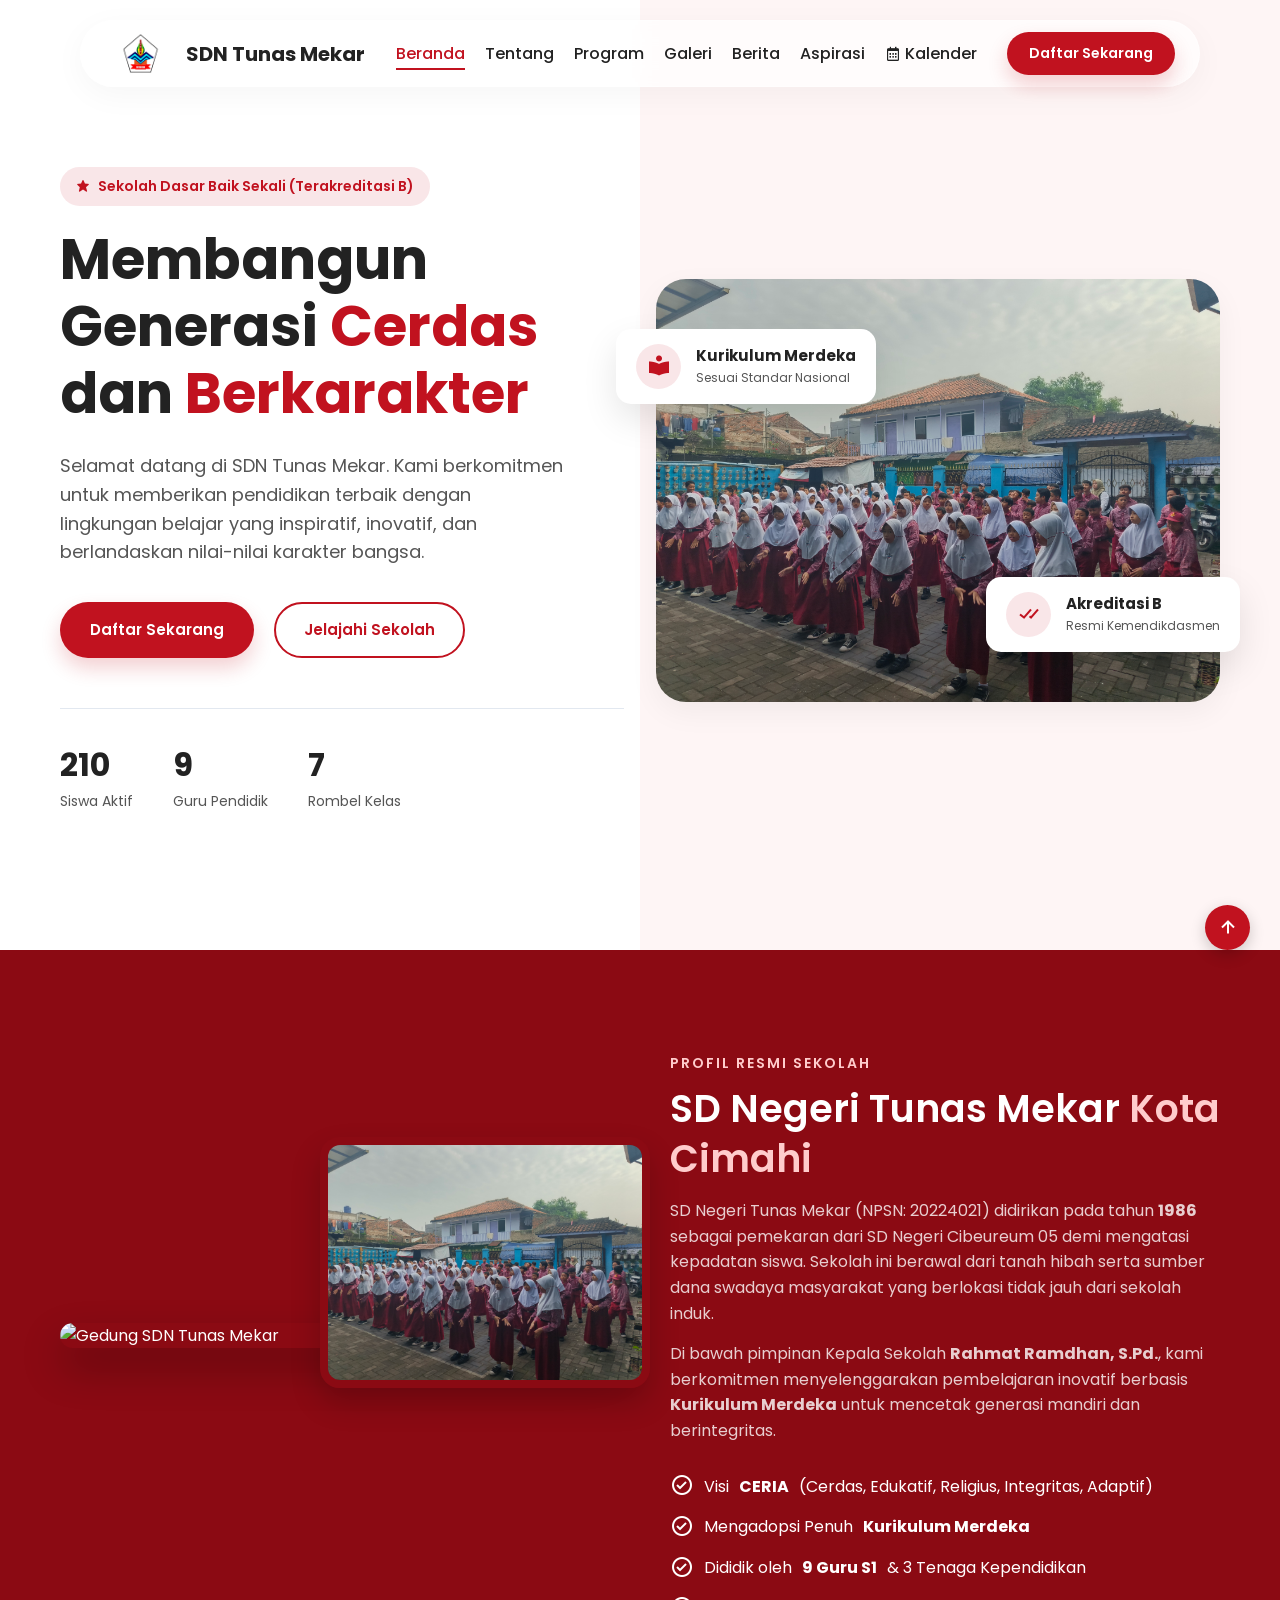
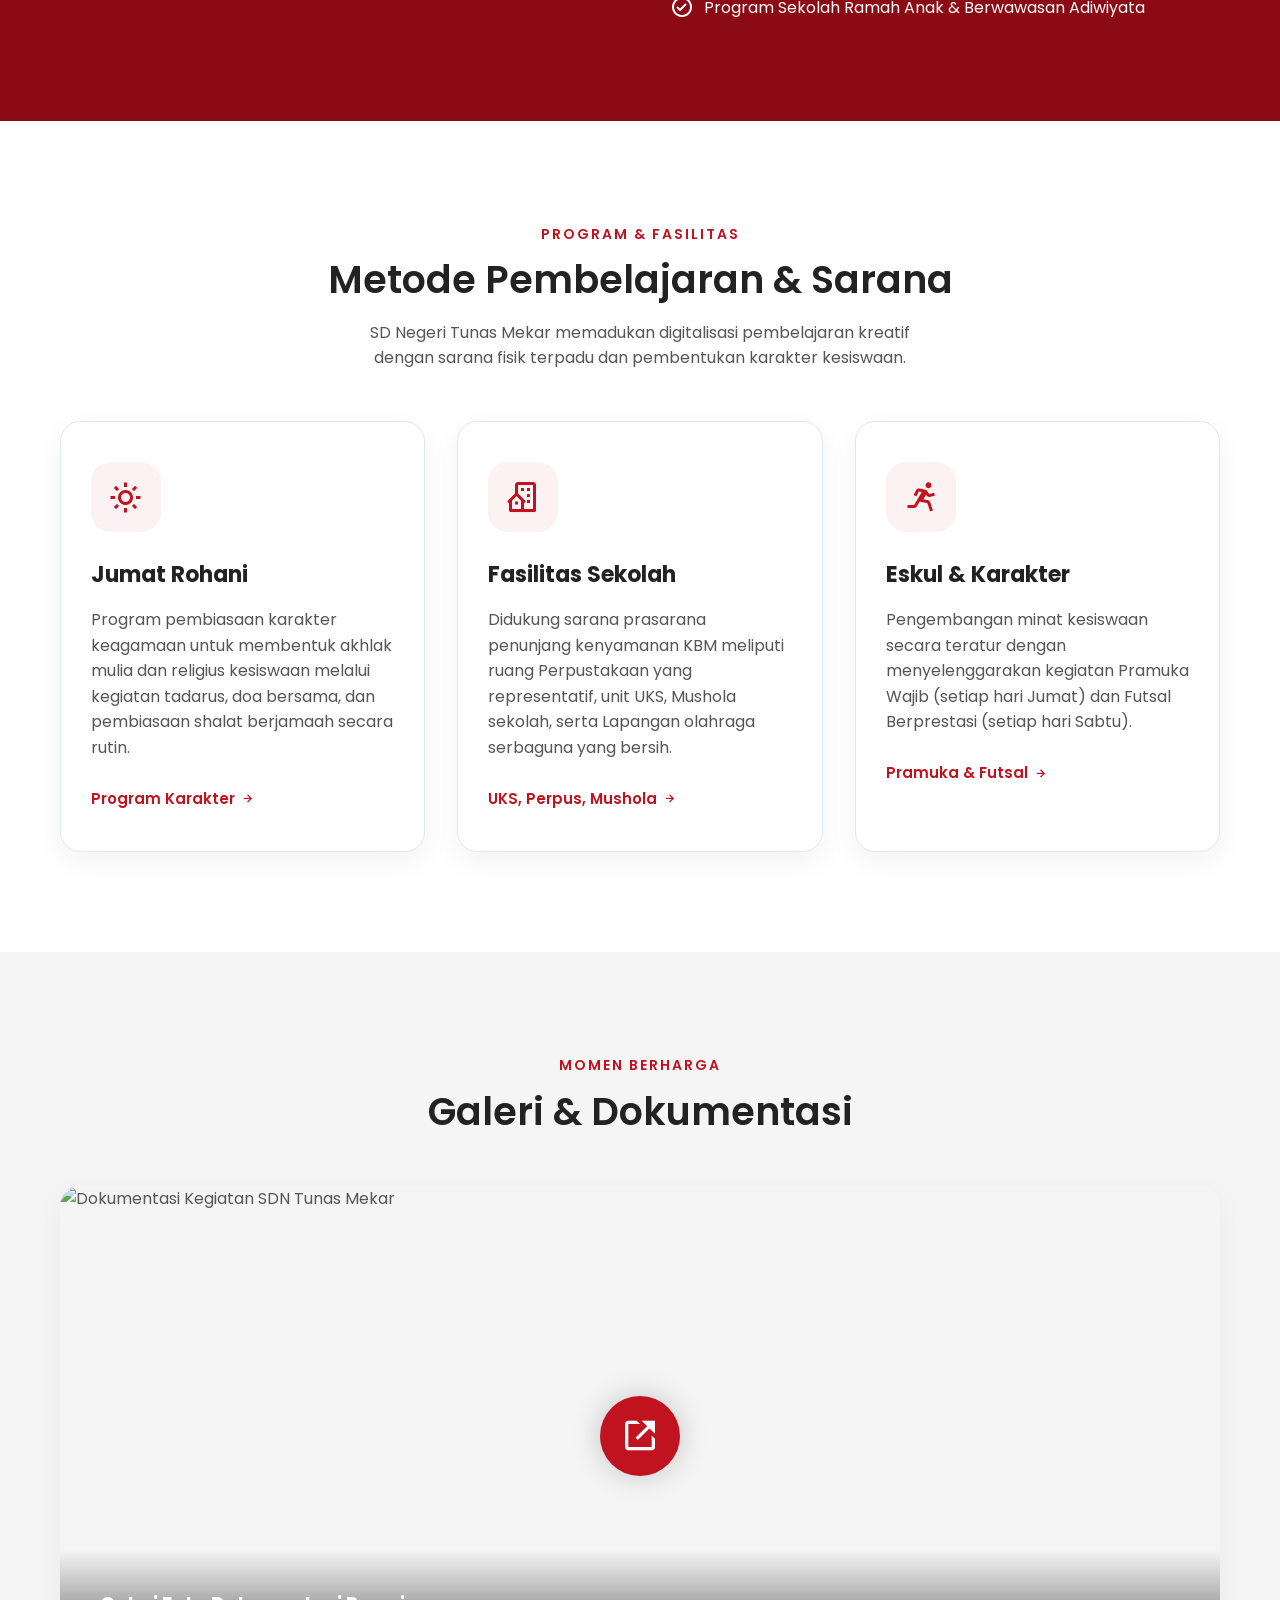
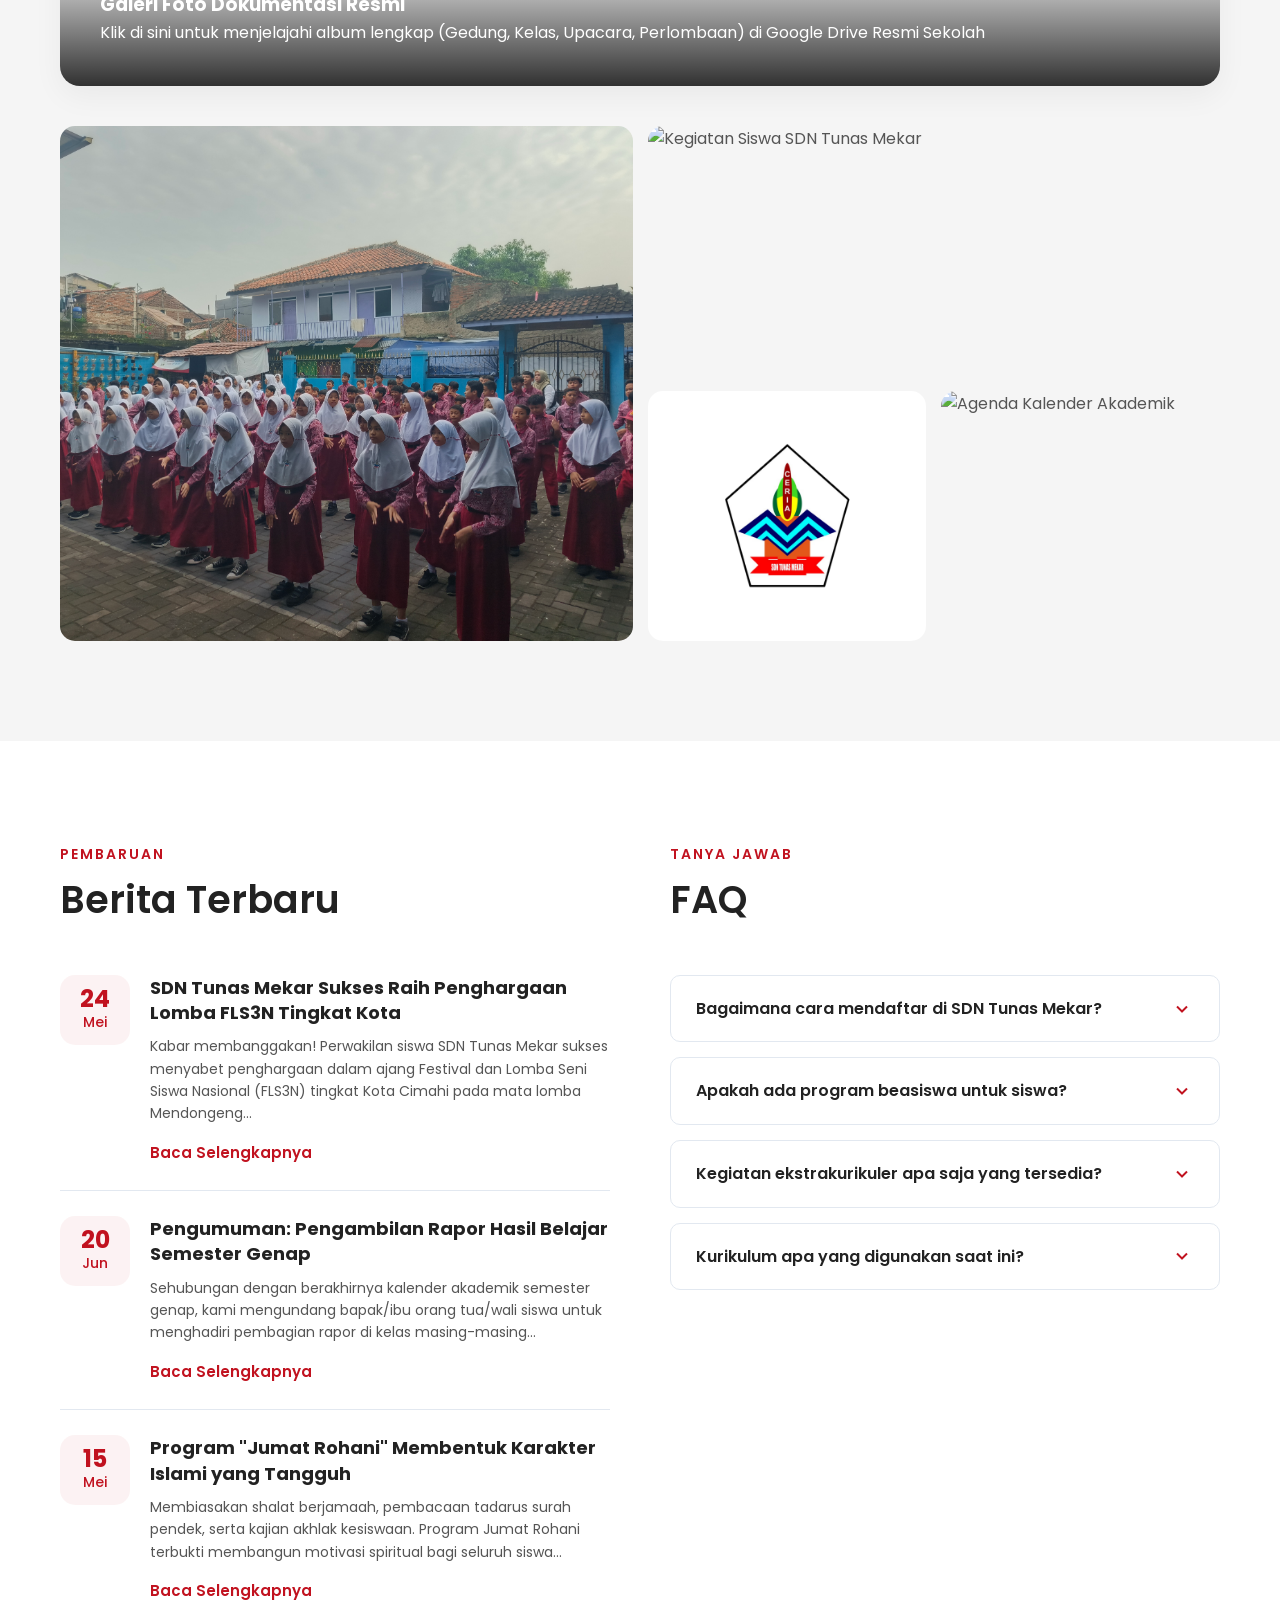
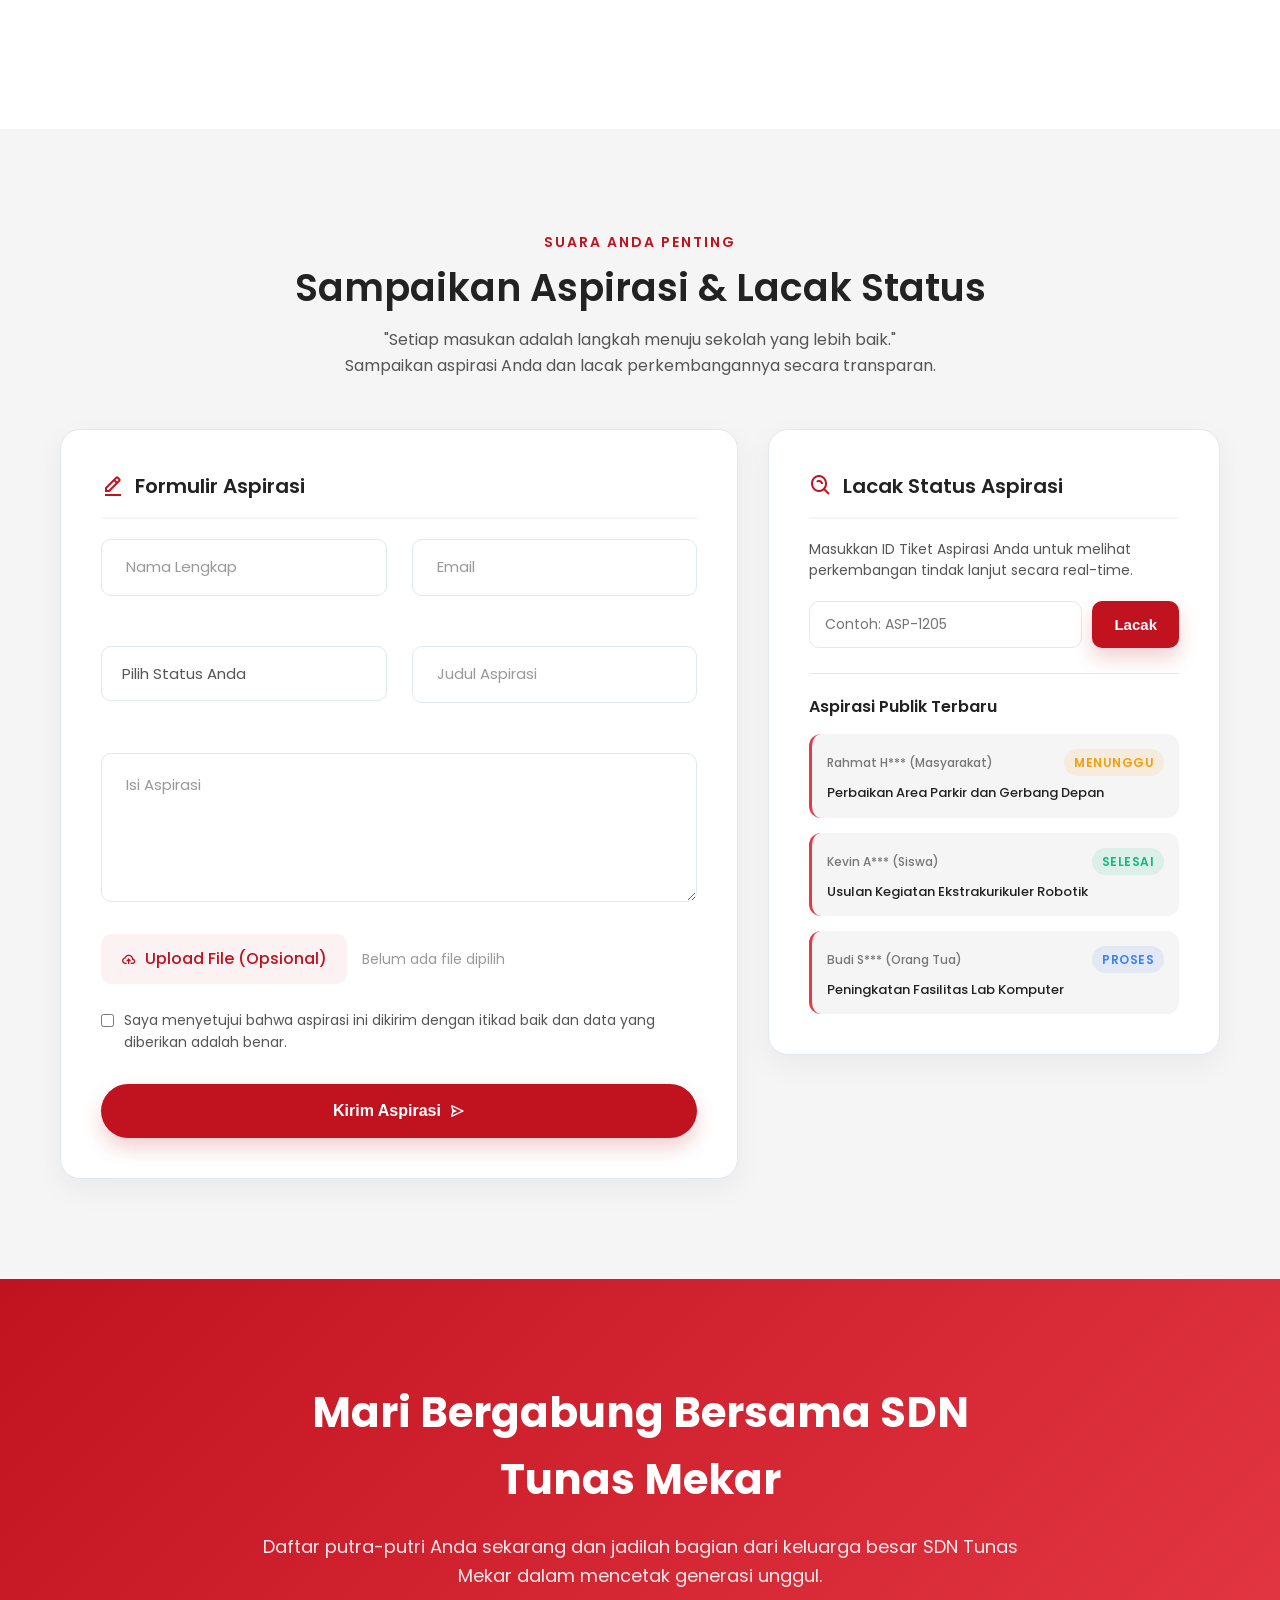
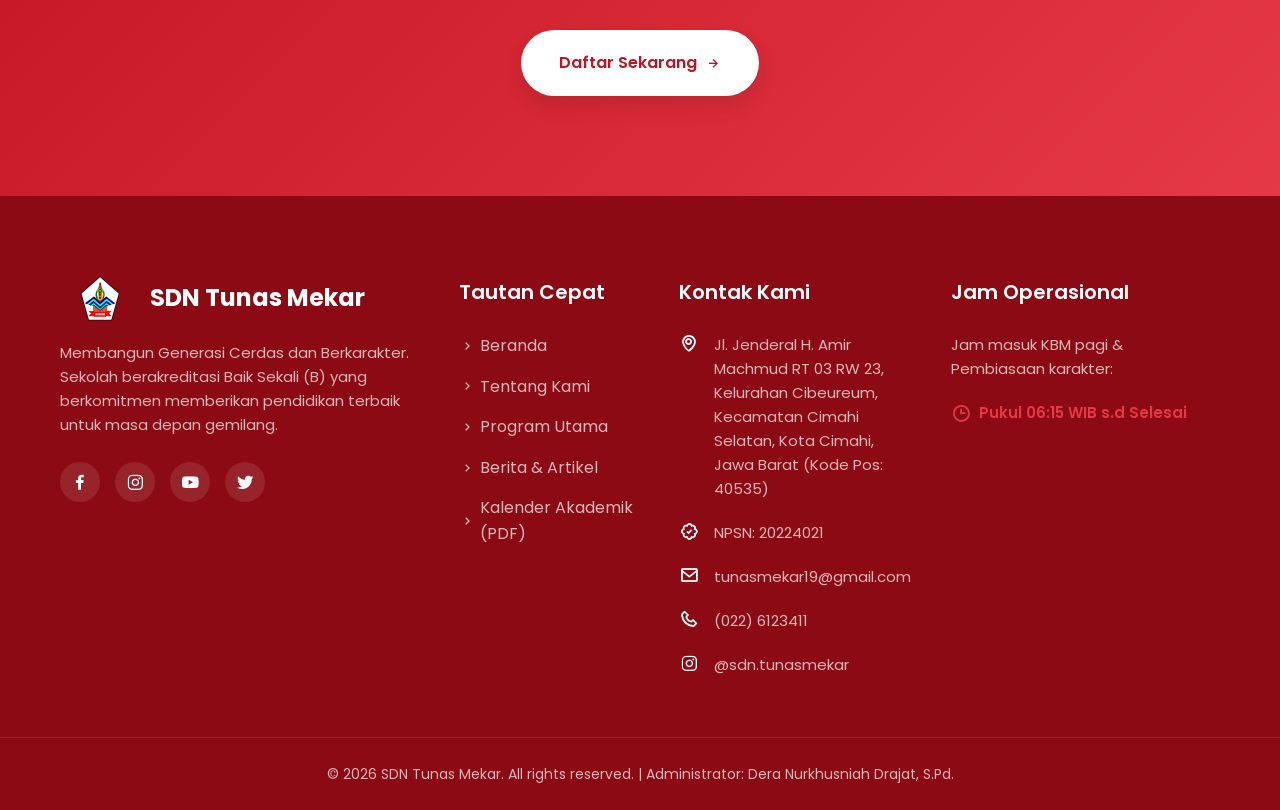
==== index.html @ 59ecfb94 "Update Bug" ====
<!DOCTYPE html>
<html lang="id">
<head>
    <meta charset="UTF-8">
    <meta name="viewport" content="width=device-width, initial-scale=1.0">
    <meta name="description" content="SDN Tunas Mekar Kota Cimahi - Membangun Generasi CERIA (Cerdas, Edukatif, Religius, Integritas, Adaptif). Sekolah Dasar Negeri Terakreditasi Baik Sekali (B) di Cimahi Selatan.">
    <title>SDN Tunas Mekar Kota Cimahi | Cerdas, Edukatif, Religius, Integritas, Adaptif</title>
    
    <!-- Google Fonts: Poppins -->
    <link rel="preconnect" href="https://fonts.googleapis.com">
    <link rel="preconnect" href="https://fonts.gstatic.com" crossorigin>
    <link href="https://fonts.googleapis.com/css2?family=Poppins:wght@300;400;500;600;700&display=swap" rel="stylesheet">
    
    <!-- Boxicons for modern icons -->
    <link href='https://unpkg.com/boxicons@2.1.4/css/boxicons.min.css' rel='stylesheet'>
    
    <link rel="stylesheet" href="style.css">
</head>
<body>

    <!-- Loading Animation -->
    <div class="loader-container" id="loader">
        <div class="loader"></div>
    </div>

    <!-- Header / Navbar -->
    <header class="header" id="header">
        <nav class="navbar container">
            <a href="#" class="logo" id="logoTrigger" title="Klik 5x untuk masuk Panel Admin">
                <img src="asset/logo.png" alt="Logo SDN Tunas Mekar">
                <span>SDN Tunas Mekar</span>
            </a>

            <div class="nav-menu" id="nav-menu">
                <ul class="nav-list">
                    <li class="nav-item"><a href="#beranda" class="nav-link active">Beranda</a></li>
                    <li class="nav-item"><a href="#tentang" class="nav-link">Tentang</a></li>
                    <li class="nav-item"><a href="#program" class="nav-link">Program</a></li>
                    <li class="nav-item"><a href="#galeri" class="nav-link">Galeri</a></li>
                    <li class="nav-item"><a href="#berita" class="nav-link">Berita</a></li>
                    <li class="nav-item"><a href="#aspirasi" class="nav-link">Aspirasi</a></li>
                    <li class="nav-item"><a href="asset/KALDIK 2025-2026 KOTA CIMAHI - Halel_22.pdf" target="_blank" class="nav-link" id="navKaldikLink"><i class='bx bx-calendar' style="vertical-align: middle; margin-right: 4px;"></i>Kalender</a></li>
                </ul>
                <!-- Close Button Mobile -->
                <div class="nav-close" id="nav-close">
                    <i class='bx bx-x'></i>
                </div>
                
                <a href="javascript:void(0)" class="btn btn-primary nav-btn-mobile btn-open-reg">Daftar Sekarang</a>
            </div>

            <div class="nav-actions">
                <a href="javascript:void(0)" class="btn btn-primary nav-btn btn-open-reg">Daftar Sekarang</a>
                <!-- Toggle Button Mobile -->
                <div class="nav-toggle" id="nav-toggle">
                    <i class='bx bx-menu'></i>
                </div>
            </div>
        </nav>
    </header>

    <main>
        <!-- Hero Section -->
        <section class="hero section" id="beranda">
            <div class="hero-container container grid">
                <div class="hero-data reveal-left">
                    <div class="hero-badge">
                        <i class='bx bxs-star'></i>
                        Sekolah Dasar Baik Sekali (Terakreditasi B)
                    </div>
                    <h1 class="hero-title">Membangun Generasi <span>Cerdas</span> dan <span>Berkarakter</span></h1>
                    <p class="hero-description">
                        Selamat datang di SDN Tunas Mekar. Kami berkomitmen untuk memberikan pendidikan terbaik dengan lingkungan belajar yang inspiratif, inovatif, dan berlandaskan nilai-nilai karakter bangsa.
                    </p>
                    <div class="hero-buttons">
                        <a href="javascript:void(0)" class="btn btn-primary btn-open-reg">Daftar Sekarang</a>
                        <a href="#tentang" class="btn btn-outline">Jelajahi Sekolah</a>
                    </div>
                    
                    <div class="hero-stats">
                        <div class="stat-item">
                            <h3 class="stat-number"><span class="counter" data-target="210">0</span></h3>
                            <p class="stat-text">Siswa Aktif</p>
                        </div>
                        <div class="stat-item">
                            <h3 class="stat-number"><span class="counter" data-target="9">0</span></h3>
                            <p class="stat-text">Guru Pendidik</p>
                        </div>
                        <div class="stat-item">
                            <h3 class="stat-number"><span class="counter" data-target="7">0</span></h3>
                            <p class="stat-text">Rombel Kelas</p>
                        </div>
                    </div>
                </div>

                <div class="hero-img-container reveal-right">
                    <img src="asset/IMG_20260429_070021_246 - Halel_22.jpg" alt="Siswa SDN Tunas Mekar" class="hero-img">
                    <div class="floating-card card-1">
                        <div class="icon-box"><i class='bx bxs-book-reader'></i></div>
                        <div>
                            <h4>Kurikulum Merdeka</h4>
                            <p>Sesuai Standar Nasional</p>
                        </div>
                    </div>
                    <div class="floating-card card-2">
                        <div class="icon-box"><i class='bx bx-check-double'></i></div>
                        <div>
                            <h4>Akreditasi B</h4>
                            <p>Resmi Kemendikdasmen</p>
                        </div>
                    </div>
                </div>
            </div>
            <!-- Decorative Shape -->
            <div class="hero-shape"></div>
        </section>

        <!-- Tentang Section -->
        <section class="tentang section" id="tentang">
            <div class="tentang-container container grid">
                <div class="tentang-images reveal-left">
                    <img src="asset/IMG_20260417_090926_786 - Halel_22.jpg" alt="Gedung SDN Tunas Mekar" class="img-main">
                    <img src="asset/IMG_20260429_070021_246 - Halel_22.jpg" alt="Siswa SDN Tunas Mekar" class="img-sub">
                </div>
                
                <div class="tentang-data reveal-right">
                    <span class="section-subtitle" style="color: #ffcccc;">Profil Resmi Sekolah</span>
                    <h2 class="section-title text-white">SD Negeri Tunas Mekar <span>Kota Cimahi</span></h2>
                    <p class="tentang-description">
                        SD Negeri Tunas Mekar (NPSN: 20224021) didirikan pada tahun <strong>1986</strong> sebagai pemekaran dari SD Negeri Cibeureum 05 demi mengatasi kepadatan siswa. Sekolah ini berawal dari tanah hibah serta sumber dana swadaya masyarakat yang berlokasi tidak jauh dari sekolah induk.
                    </p>
                    <p class="tentang-description" style="margin-top: -15px;">
                        Di bawah pimpinan Kepala Sekolah <strong>Rahmat Ramdhan, S.Pd.</strong>, kami berkomitmen menyelenggarakan pembelajaran inovatif berbasis <strong>Kurikulum Merdeka</strong> untuk mencetak generasi mandiri dan berintegritas.
                    </p>
                    <ul class="tentang-list">
                        <li><i class='bx bx-check-circle'></i> Visi <strong>CERIA</strong> (Cerdas, Edukatif, Religius, Integritas, Adaptif)</li>
                        <li><i class='bx bx-check-circle'></i> Mengadopsi Penuh <strong>Kurikulum Merdeka</strong></li>
                        <li><i class='bx bx-check-circle'></i> Dididik oleh 9 Guru S1 & 3 Tenaga Kependidikan</li>
                        <li><i class='bx bx-check-circle'></i> Program Sekolah Ramah Anak & Berwawasan Adiwiyata</li>
                    </ul>
                </div>
            </div>
        </section>

        <!-- Keunggulan Section (Program) -->
        <section class="keunggulan section" id="program">
            <div class="container">
                <div class="section-header text-center reveal-bottom">
                    <span class="section-subtitle">Program & Fasilitas</span>
                    <h2 class="section-title">Metode Pembelajaran & Sarana</h2>
                    <p class="section-text">SD Negeri Tunas Mekar memadukan digitalisasi pembelajaran kreatif dengan sarana fisik terpadu dan pembentukan karakter kesiswaan.</p>
                </div>

                <div class="keunggulan-grid grid">
                    <div class="keunggulan-card reveal-bottom" style="transition-delay: 0.1s;">
                        <div class="keunggulan-icon"><i class='bx bx-sun'></i></div>
                        <h3 class="keunggulan-title">Jumat Rohani</h3>
                        <p class="keunggulan-desc">Program pembiasaan karakter keagamaan untuk membentuk akhlak mulia dan religius kesiswaan melalui kegiatan tadarus, doa bersama, dan pembiasaan shalat berjamaah secara rutin.</p>
                        <a href="javascript:void(0)" class="btn-link">Program Karakter <i class='bx bx-right-arrow-alt'></i></a>
                    </div>

                    <div class="keunggulan-card reveal-bottom" style="transition-delay: 0.2s;">
                        <div class="keunggulan-icon"><i class='bx bx-building-house'></i></div>
                        <h3 class="keunggulan-title">Fasilitas Sekolah</h3>
                        <p class="keunggulan-desc">Didukung sarana prasarana penunjang kenyamanan KBM meliputi ruang Perpustakaan yang representatif, unit UKS, Mushola sekolah, serta Lapangan olahraga serbaguna yang bersih.</p>
                        <a href="javascript:void(0)" class="btn-link">UKS, Perpus, Mushola <i class='bx bx-right-arrow-alt'></i></a>
                    </div>

                    <div class="keunggulan-card reveal-bottom" style="transition-delay: 0.3s;">
                        <div class="keunggulan-icon"><i class='bx bx-run'></i></div>
                        <h3 class="keunggulan-title">Eskul & Karakter</h3>
                        <p class="keunggulan-desc">Pengembangan minat kesiswaan secara teratur dengan menyelenggarakan kegiatan Pramuka Wajib (setiap hari Jumat) dan Futsal Berprestasi (setiap hari Sabtu).</p>
                        <a href="javascript:void(0)" class="btn-link">Pramuka & Futsal <i class='bx bx-right-arrow-alt'></i></a>
                    </div>
                </div>
            </div>
        </section>

        <!-- Video & Galeri Section -->
        <section class="galeri section bg-light" id="galeri">
            <div class="container">
                <div class="section-header text-center reveal-bottom">
                    <span class="section-subtitle">Momen Berharga</span>
                    <h2 class="section-title">Galeri & Dokumentasi</h2>
                </div>

                <!-- Google Drive Gallery Link Banner -->
                <div class="video-container reveal-bottom" onclick="window.open('https://drive.google.com/open?id=17wRuboqO1r1jkbooBAuZSLOnFchyvenp', '_blank')">
                    <img src="asset/IMG_20260417_090926_786 - Halel_22.jpg" alt="Dokumentasi Kegiatan SDN Tunas Mekar" class="video-thumbnail" style="object-position: center 30%;">
                    <div class="play-btn" style="background-color: var(--primary-color); color: var(--white-color);">
                        <i class='bx bx-link-external'></i>
                    </div>
                    <div class="video-overlay">
                        <h3>Galeri Foto Dokumentasi Resmi</h3>
                        <p>Klik di sini untuk menjelajahi album lengkap (Gedung, Kelas, Upacara, Perlombaan) di Google Drive Resmi Sekolah</p>
                    </div>
                </div>

                <!-- Masonry Gallery -->
                <div class="gallery-masonry grid mt-4">
                    <div class="gallery-item reveal-bottom" style="transition-delay: 0.1s;" onclick="window.open('https://drive.google.com/open?id=1xfjUqGbVhzs9jzP3pWGzMKfCg_FioZct', '_blank')">
                        <img src="asset/IMG_20260429_070021_246 - Halel_22.jpg" alt="Momen Galeri SDN Tunas Mekar">
                        <div class="gallery-overlay"><i class='bx bx-link-external'></i></div>
                    </div>
                    <div class="gallery-item reveal-bottom" style="transition-delay: 0.2s;" onclick="window.open('https://drive.google.com/open?id=17wRuboqO1r1jkbooBAuZSLOnFchyvenp', '_blank')">
                        <img src="asset/IMG_20260417_090926_786 - Halel_22.jpg" alt="Kegiatan Siswa SDN Tunas Mekar">
                        <div class="gallery-overlay"><i class='bx bx-link-external'></i></div>
                    </div>
                    <div class="gallery-item reveal-bottom" style="transition-delay: 0.3s;" onclick="window.open('https://drive.google.com/open?id=1ZKKJ2YoiIe5Ty9BzygpMERj9dN-FRDPE', '_blank')">
                        <img src="asset/logo.png" alt="Logo SDN Tunas Mekar" style="object-fit: contain; background: #fff; padding: 10px;">
                        <div class="gallery-overlay"><i class='bx bx-link-external'></i></div>
                    </div>
                    <div class="gallery-item reveal-bottom" style="transition-delay: 0.4s;" id="galleryKaldikLink">
                        <img src="https://images.unsplash.com/photo-1506784983877-45594efa4cbe?ixlib=rb-4.0.3&auto=format&fit=crop&w=600&q=80" alt="Agenda Kalender Akademik">
                        <div class="gallery-overlay"><i class='bx bx-link-external'></i></div>
                    </div>
                </div>
            </div>
        </section>

        <!-- Berita & FAQ Section -->
        <section class="informasi section" id="berita">
            <div class="container grid info-grid">
                
                <!-- Berita -->
                <div class="berita-section reveal-left">
                    <div class="section-header">
                        <span class="section-subtitle">Pembaruan</span>
                        <h2 class="section-title">Berita Terbaru</h2>
                    </div>
                    
                    <div class="berita-list">
                        <div class="berita-item">
                            <div class="berita-date">
                                <span class="date-day">24</span>
                                <span class="date-month">Mei</span>
                            </div>
                            <div class="berita-content">
                                <h4 class="berita-title">SDN Tunas Mekar Sukses Raih Penghargaan Lomba FLS3N Tingkat Kota</h4>
                                <p class="berita-excerpt">Kabar membanggakan! Perwakilan siswa SDN Tunas Mekar sukses menyabet penghargaan dalam ajang Festival dan Lomba Seni Siswa Nasional (FLS3N) tingkat Kota Cimahi pada mata lomba Mendongeng...</p>
                                <a href="javascript:void(0)" class="btn-link">Baca Selengkapnya</a>
                            </div>
                        </div>
                        
                        <div class="berita-item">
                            <div class="berita-date">
                                <span class="date-day">20</span>
                                <span class="date-month">Jun</span>
                            </div>
                            <div class="berita-content">
                                <h4 class="berita-title">Pengumuman: Pengambilan Rapor Hasil Belajar Semester Genap</h4>
                                <p class="berita-excerpt">Sehubungan dengan berakhirnya kalender akademik semester genap, kami mengundang bapak/ibu orang tua/wali siswa untuk menghadiri pembagian rapor di kelas masing-masing...</p>
                                <a href="javascript:void(0)" class="btn-link">Baca Selengkapnya</a>
                            </div>
                        </div>
                        
                        <div class="berita-item">
                            <div class="berita-date">
                                <span class="date-day">15</span>
                                <span class="date-month">Mei</span>
                            </div>
                            <div class="berita-content">
                                <h4 class="berita-title">Program "Jumat Rohani" Membentuk Karakter Islami yang Tangguh</h4>
                                <p class="berita-excerpt">Membiasakan shalat berjamaah, pembacaan tadarus surah pendek, serta kajian akhlak kesiswaan. Program Jumat Rohani terbukti membangun motivasi spiritual bagi seluruh siswa...</p>
                                <a href="javascript:void(0)" class="btn-link">Baca Selengkapnya</a>
                            </div>
                        </div>
                    </div>
                </div>

                <!-- FAQ -->
                <div class="faq-section reveal-right">
                    <div class="section-header">
                        <span class="section-subtitle">Tanya Jawab</span>
                        <h2 class="section-title">FAQ</h2>
                    </div>
                    
                    <div class="faq-accordion">
                        <div class="accordion-item">
                            <div class="accordion-header">
                                <h4>Bagaimana cara mendaftar di SDN Tunas Mekar?</h4>
                                <i class='bx bx-chevron-down'></i>
                            </div>
                            <div class="accordion-content">
                                <p>Pendaftaran PPDB online dapat dilakukan dengan klik tombol <strong>Daftar Sekarang</strong> di web ini atau mendatangi kantor tata usaha sekolah kami selama hari kerja aktif.</p>
                            </div>
                        </div>
                        
                        <div class="accordion-item">
                            <div class="accordion-header">
                                <h4>Apakah ada program beasiswa untuk siswa?</h4>
                                <i class='bx bx-chevron-down'></i>
                            </div>
                            <div class="accordion-content">
                                <p>Ya, kami memfasilitasi dan menyalurkan program bantuan pemerintah berupa <strong>Beasiswa PIP (Program Indonesia Pintar)</strong> serta bantuan operasional kesiswaan daerah.</p>
                            </div>
                        </div>
                        
                        <div class="accordion-item">
                            <div class="accordion-header">
                                <h4>Kegiatan ekstrakurikuler apa saja yang tersedia?</h4>
                                <i class='bx bx-chevron-down'></i>
                            </div>
                            <div class="accordion-content">
                                <p>Kami memfokuskan pembinaan kesiswaan pada ekstrakurikuler wajib **Pramuka** (setiap hari Jumat) dan ekstrakurikuler pilihan olahraga **Futsal** (setiap hari Sabtu).</p>
                            </div>
                        </div>
                        
                        <div class="accordion-item">
                            <div class="accordion-header">
                                <h4>Kurikulum apa yang digunakan saat ini?</h4>
                                <i class='bx bx-chevron-down'></i>
                            </div>
                            <div class="accordion-content">
                                <p>SDN Tunas Mekar sepenuhnya telah mengadopsi <strong>Kurikulum Merdeka</strong> yang berfokus pada kedalaman konsep, projek karakter (P5), serta fleksibilitas pembelajaran.</p>
                            </div>
                        </div>
                    </div>
                </div>

            </div>
        </section>

        <!-- Aspirasi Section -->
        <section class="aspirasi section bg-light" id="aspirasi">
            <div class="container">
                <div class="section-header text-center reveal-bottom">
                    <span class="section-subtitle">Suara Anda Penting</span>
                    <h2 class="section-title">Sampaikan Aspirasi & Lacak Status</h2>
                    <p class="section-text">"Setiap masukan adalah langkah menuju sekolah yang lebih baik." Sampaikan aspirasi Anda dan lacak perkembangannya secara transparan.</p>
                </div>

                <div class="aspirasi-grid grid reveal-bottom">
                    <!-- Formulir Box -->
                    <div class="aspirasi-card">
                        <h3 class="aspirasi-card-title"><i class='bx bx-edit-alt'></i> Formulir Aspirasi</h3>
                        <form id="aspirasiForm" class="aspirasi-form">
                            <div class="form-grid">
                                <div class="input-group">
                                    <input type="text" id="nama" class="form-input" required placeholder=" ">
                                    <label for="nama" class="form-label">Nama Lengkap</label>
                                </div>
                                <div class="input-group">
                                    <input type="email" id="email" class="form-input" required placeholder=" ">
                                    <label for="email" class="form-label">Email</label>
                                </div>
                            </div>
                            
                            <div class="form-grid">
                                <div class="input-group">
                                    <select id="status" class="form-input" required>
                                        <option value="" disabled selected>Pilih Status Anda</option>
                                        <option value="Siswa">Siswa</option>
                                        <option value="Orang Tua">Orang Tua / Wali</option>
                                        <option value="Guru">Guru / Staff</option>
                                        <option value="Masyarakat">Masyarakat Umum</option>
                                    </select>
                                </div>
                                <div class="input-group">
                                    <input type="text" id="judul" class="form-input" required placeholder=" ">
                                    <label for="judul" class="form-label">Judul Aspirasi</label>
                                </div>
                            </div>

                            <div class="input-group">
                                <textarea id="isi" class="form-input" rows="5" required placeholder=" "></textarea>
                                <label for="isi" class="form-label">Isi Aspirasi</label>
                            </div>

                            <div class="input-group file-upload">
                                <label for="file" class="file-label">
                                    <i class='bx bx-cloud-upload'></i> Upload File (Opsional)
                                </label>
                                <input type="file" id="file" class="file-input" hidden>
                                <span class="file-name" id="fileName">Belum ada file dipilih</span>
                            </div>

                            <div class="checkbox-group">
                                <input type="checkbox" id="persetujuan" required>
                                <label for="persetujuan">Saya menyetujui bahwa aspirasi ini dikirim dengan itikad baik dan data yang diberikan adalah benar.</label>
                            </div>

                            <button type="submit" class="btn btn-primary btn-submit">
                                <span>Kirim Aspirasi</span>
                                <i class='bx bx-send'></i>
                            </button>
                        </form>
                        
                        <!-- Alert Message -->
                        <div class="alert-message" id="alertMessage">
                            <i class='bx bx-check-circle'></i>
                            <p>Terima kasih! Aspirasi Anda telah berhasil dikirim.</p>
                            <i class='bx bx-x alert-close'></i>
                        </div>
                    </div>

                    <!-- Tracker Box -->
                    <div class="aspirasi-card">
                        <h3 class="aspirasi-card-title"><i class='bx bx-search-alt'></i> Lacak Status Aspirasi</h3>
                        <p class="tracker-desc">Masukkan ID Tiket Aspirasi Anda untuk melihat perkembangan tindak lanjut secara real-time.</p>
                        
                        <div class="tracker-search-box">
                            <input type="text" id="trackerInput" class="form-input tracker-input" placeholder="Contoh: ASP-1205" required>
                            <button type="button" id="btnTrack" class="btn btn-primary btn-track">Lacak</button>
                        </div>

                        <!-- Tracker Results -->
                        <div id="trackerResult" class="tracker-result-container hidden">
                            <!-- Hasil Pencarian dari JS -->
                        </div>

                        <!-- Aspirasi Terbaru Feed -->
                        <div class="recent-aspirasi">
                            <h4 class="recent-title">Aspirasi Publik Terbaru</h4>
                            <div class="recent-list" id="recentList">
                                <!-- Generated dari JS -->
                            </div>
                        </div>
                    </div>
                </div>
            </div>
        </section>

        <!-- CTA Section -->
        <section class="cta section">
            <div class="container">
                <div class="cta-container reveal-bottom">
                    <h2 class="cta-title">Mari Bergabung Bersama SDN Tunas Mekar</h2>
                    <p class="cta-description">Daftar putra-putri Anda sekarang dan jadilah bagian dari keluarga besar SDN Tunas Mekar dalam mencetak generasi unggul.</p>
                    <a href="javascript:void(0)" class="btn btn-white btn-lg btn-open-reg">Daftar Sekarang <i class='bx bx-right-arrow-alt'></i></a>
                </div>
            </div>
        </section>
    </main>

    <!-- Footer -->
    <footer class="footer">
        <div class="container grid footer-grid">
            <div class="footer-content">
                <a href="#" class="footer-logo">
                    <img src="asset/logo.png" alt="Logo SDN Tunas Mekar">
                    <span>SDN Tunas Mekar</span>
                </a>
                <p class="footer-description">Membangun Generasi Cerdas dan Berkarakter. Sekolah berakreditasi Baik Sekali (B) yang berkomitmen memberikan pendidikan terbaik untuk masa depan gemilang.</p>
                <div class="footer-social">
                    <a href="#" class="social-link"><i class='bx bxl-facebook'></i></a>
                    <a href="#" class="social-link"><i class='bx bxl-instagram'></i></a>
                    <a href="#" class="social-link"><i class='bx bxl-youtube'></i></a>
                    <a href="#" class="social-link"><i class='bx bxl-twitter'></i></a>
                </div>
            </div>

            <div class="footer-content">
                <h3 class="footer-title">Tautan Cepat</h3>
                <ul class="footer-links">
                    <li><a href="#beranda"><i class='bx bx-chevron-right'></i> Beranda</a></li>
                    <li><a href="#tentang"><i class='bx bx-chevron-right'></i> Tentang Kami</a></li>
                    <li><a href="#program"><i class='bx bx-chevron-right'></i> Program Utama</a></li>
                    <li><a href="#berita"><i class='bx bx-chevron-right'></i> Berita & Artikel</a></li>
                    <li><a href="asset/KALDIK 2025-2026 KOTA CIMAHI - Halel_22.pdf" target="_blank" id="footerKaldikLink"><i class='bx bx-chevron-right'></i> Kalender Akademik (PDF)</a></li>
                </ul>
            </div>

            <div class="footer-content">
                <h3 class="footer-title">Kontak Kami</h3>
                <ul class="footer-contact">
                    <li><i class='bx bx-map'></i> Jl. Jenderal H. Amir Machmud RT 03 RW 23, Kelurahan Cibeureum, Kecamatan Cimahi Selatan, Kota Cimahi, Jawa Barat (Kode Pos: 40535)</li>
                    <li><i class='bx bx-badge-check'></i> NPSN: 20224021</li>
                    <li><i class='bx bx-envelope'></i> tunasmekar19@gmail.com</li>
                    <li><i class='bx bx-phone'></i> (022) 6123411</li>
                    <li><i class='bx bxl-instagram'></i> @sdn.tunasmekar</li>
                </ul>
            </div>

            <div class="footer-content">
                <h3 class="footer-title">Jam Operasional</h3>
                <p class="footer-newsletter-text">Jam masuk KBM pagi & Pembiasaan karakter:</p>
                <div style="font-size: 15px; font-weight: 600; color: var(--primary-color-soft); display: flex; align-items: center; gap: 8px; margin-top: 10px;">
                    <i class='bx bx-time' style="font-size: 20px;"></i> Pukul 06:15 WIB s.d Selesai
                </div>
            </div>
        </div>
        <div class="footer-bottom">
            <p>&copy; 2026 SDN Tunas Mekar. All rights reserved. | Administrator: Dera Nurkhusniah Drajat, S.Pd.</i></p>
        </div>
    </footer>

    <!-- Registration Modal (PPDB) -->
    <div class="modal-container" id="registrationModal">
        <div class="modal-content">
            <div class="modal-header">
                <h3 class="modal-title"><i class='bx bxs-graduation'></i> Pendaftaran Siswa Baru</h3>
                <span class="modal-close" id="closeRegistrationModal"><i class='bx bx-x'></i></span>
            </div>
            <div class="modal-body" id="modalBody">
                <form id="registrationForm" class="registration-form">
                    <p class="form-instruction">Silakan lengkapi formulir pendaftaran PPDB online SDN Tunas Mekar di bawah ini. Tim kami akan menghubungi Anda setelah data diverifikasi secara lengkap.</p>
                    
                    <!-- Requirements Accordion -->
                    <div class="registration-requirements-toggle" id="requirementsToggle">
                        <i class='bx bx-file-find' style="font-size: 18px;"></i>
                        <span>Lihat Syarat Dokumen & Ketentuan Pendaftaran</span>
                        <i class='bx bx-chevron-down toggle-arrow'></i>
                    </div>
                    
                    <div class="registration-requirements-content" id="requirementsContent">
                        <div class="requirements-grid">
                            <div class="req-category">
                                <h5><i class='bx bx-check-square'></i> Dokumen Wajib</h5>
                                <ul class="req-list">
                                    <li><i class='bx bx-check'></i> Fotokopi Kartu Keluarga (KK)</li>
                                    <li><i class='bx bx-check'></i> Fotokopi Akta Kelahiran</li>
                                    <li><i class='bx bx-check'></i> Fotokopi KTP Orang Tua/Wali</li>
                                    <li><i class='bx bx-check'></i> Pas foto siswa</li>
                                    <li><i class='bx bx-check'></i> Mengisi formulir pendaftaran</li>
                                    <li><i class='bx bx-check'></i> Nomor Induk Kependudukan (NIK) anak</li>
                                    <li><i class='bx bx-check'></i> Fotokopi KIA (Kartu Identitas Anak) <span style="font-size:10px; color:#999;">(jika ada)</span></li>
                                </ul>
                            </div>
                            
                            <div class="req-category">
                                <h5><i class='bx bx-plus-circle'></i> Dokumen Tambahan</h5>
                                <ul class="req-list">
                                    <li><i class='bx bx-check'></i> Sertifikat TK/PAUD <span style="font-size:10px; color:#999;">(opsional)</span></li>
                                    <li><i class='bx bx-check'></i> Buku imunisasi / buku kesehatan anak</li>
                                    <li><i class='bx bx-check'></i> Surat keterangan sehat <span style="font-size:10px; color:#999;">(jika diminta sekolah)</span></li>
                                    <li><i class='bx bx-check'></i> Sertifikat prestasi <span style="font-size:10px; color:#999;">(jika ada)</span></li>
                                </ul>
                            </div>
                            
                            <div class="req-category">
                                <h5><i class='bx bx-cloud-upload'></i> Untuk Pendaftaran Online</h5>
                                <ul class="req-list">
                                    <li><i class='bx bx-check'></i> Scan KK format PDF</li>
                                    <li><i class='bx bx-check'></i> Scan Akta Kelahiran format PDF</li>
                                    <li><i class='bx bx-check'></i> Pas foto digital</li>
                                    <li><i class='bx bx-check'></i> Email aktif orang tua</li>
                                    <li><i class='bx bx-check'></i> Nomor HP aktif orang tua</li>
                                </ul>
                            </div>
                            
                            <div class="req-category">
                                <h5><i class='bx bx-calendar-check'></i> Saat Daftar Ulang</h5>
                                <ul class="req-list">
                                    <li><i class='bx bx-check'></i> Bukti pendaftaran</li>
                                    <li><i class='bx bx-check'></i> Bukti pembayaran administrasi</li>
                                    <li><i class='bx bx-check'></i> Map berkas sesuai ketentuan sekolah</li>
                                </ul>
                            </div>
                        </div>
                    </div>
                    
                    <div class="form-grid">
                        <div class="input-group">
                            <input type="text" id="regNamaSiswa" class="form-input" required placeholder=" ">
                            <label for="regNamaSiswa" class="form-label">Nama Lengkap Calon Siswa</label>
                        </div>
                        <div class="input-group">
                            <input type="text" id="regNikSiswa" class="form-input" required placeholder=" " maxlength="16" pattern="[0-9]{16}" title="NIK harus berisi 16 digit angka">
                            <label for="regNikSiswa" class="form-label">NIK Calon Siswa (16 Digit)</label>
                        </div>
                    </div>
                    
                    <div class="form-grid">
                        <div class="input-group">
                            <input type="date" id="regTanggalLahir" class="form-input" required>
                            <label for="regTanggalLahir" class="date-label">Tanggal Lahir</label>
                        </div>
                        <div class="input-group">
                            <select id="regGender" class="form-input" required>
                                <option value="" disabled selected>Pilih Jenis Kelamin</option>
                                <option value="Laki-laki">Laki-laki</option>
                                <option value="Perempuan">Perempuan</option>
                            </select>
                        </div>
                    </div>
                    
                    <div class="form-grid">
                        <div class="input-group">
                            <select id="regJalur" class="form-input" required>
                                <option value="" disabled selected>Pilih Jalur Pendaftaran</option>
                                <option value="Zonasi">Zonasi</option>
                                <option value="Afirmasi">Afirmasi (Keluarga Tidak Mampu)</option>
                                <option value="Prestasi">Prestasi (Akademik/Non-Akademik)</option>
                                <option value="Perpindahan">Perpindahan Tugas Orang Tua</option>
                            </select>
                        </div>
                        <div class="input-group">
                            <input type="text" id="regNamaOrtu" class="form-input" required placeholder=" ">
                            <label for="regNamaOrtu" class="form-label">Nama Lengkap Orang Tua / Wali</label>
                        </div>
                    </div>

                    <div class="form-grid">
                        <div class="input-group">
                            <input type="email" id="regEmailOrtu" class="form-input" required placeholder=" ">
                            <label for="regEmailOrtu" class="form-label">Email Aktif Orang Tua</label>
                        </div>
                        <div class="input-group">
                            <input type="tel" id="regPhone" class="form-input" required placeholder=" ">
                            <label for="regPhone" class="form-label">No. WhatsApp / HP Aktif</label>
                        </div>
                    </div>

                    <!-- Google Drive Documents Section -->
                    <div class="form-section-title" style="margin: 20px 0 10px 0; text-align: left; font-size: 13.5px; font-weight: 700; color: var(--title-color); border-bottom: 1px solid rgba(220,38,38,0.1); padding-bottom: 5px;">
                        <i class='bx bxl-google-drive' style="color: #34a853; font-size: 16px; margin-right: 4px; vertical-align: middle;"></i> Berkas Persyaratan Pendaftaran (Otomatis Diunggah ke Google Drive Sekolah)
                    </div>

                    <div class="form-grid" style="margin-bottom: 15px;">
                        <div class="input-group" style="border:none; padding:0; margin-bottom:0;">
                            <div class="file-upload-zone" id="zoneFileFoto">
                                <i class='bx bx-cloud-upload upload-icon'></i>
                                <span class="upload-title">Pas Foto Siswa *</span>
                                <span class="upload-subtitle">Klik / seret pas foto JPG/PNG (maks. 2MB)</span>
                                <input type="file" id="regFileFoto" accept="image/*" style="display: none;">
                                <div class="file-preview-card" id="previewFileFoto" style="display: none;">
                                    <i class='bx bxs-file-image file-icon' style="color:#ef4444;"></i>
                                    <div class="file-info">
                                        <span class="file-name" id="nameFileFoto">file.jpg</span>
                                        <span class="file-size" id="sizeFileFoto">0 KB</span>
                                    </div>
                                    <button type="button" class="btn-remove-file" id="removeFileFoto"><i class='bx bx-x'></i></button>
                                </div>
                            </div>
                        </div>
                        <div class="input-group" style="border:none; padding:0; margin-bottom:0;">
                            <div class="file-upload-zone" id="zoneFileKK">
                                <i class='bx bx-cloud-upload upload-icon'></i>
                                <span class="upload-title">Scan Kartu Keluarga (KK) *</span>
                                <span class="upload-subtitle">Klik / seret scan KK PDF/Gambar (maks. 2MB)</span>
                                <input type="file" id="regFileKK" accept="application/pdf,image/*" style="display: none;">
                                <div class="file-preview-card" id="previewFileKK" style="display: none;">
                                    <i class='bx bxs-file-pdf file-icon' style="color:#2563eb;"></i>
                                    <div class="file-info">
                                        <span class="file-name" id="nameFileKK">kk.pdf</span>
                                        <span class="file-size" id="sizeFileKK">0 KB</span>
                                    </div>
                                    <button type="button" class="btn-remove-file" id="removeFileKK"><i class='bx bx-x'></i></button>
                                </div>
                            </div>
                        </div>
                    </div>

                    <div class="form-grid" style="margin-bottom: 20px;">
                        <div class="input-group" style="border:none; padding:0; margin-bottom:0;">
                            <div class="file-upload-zone" id="zoneFileAkta">
                                <i class='bx bx-cloud-upload upload-icon'></i>
                                <span class="upload-title">Scan Akta Kelahiran *</span>
                                <span class="upload-subtitle">Klik / seret scan Akta PDF/Gambar (maks. 2MB)</span>
                                <input type="file" id="regFileAkta" accept="application/pdf,image/*" style="display: none;">
                                <div class="file-preview-card" id="previewFileAkta" style="display: none;">
                                    <i class='bx bxs-file-pdf file-icon' style="color:#f59e0b;"></i>
                                    <div class="file-info">
                                        <span class="file-name" id="nameFileAkta">akta.pdf</span>
                                        <span class="file-size" id="sizeFileAkta">0 KB</span>
                                    </div>
                                    <button type="button" class="btn-remove-file" id="removeFileAkta"><i class='bx bx-x'></i></button>
                                </div>
                            </div>
                        </div>
                        <div class="input-group" style="border:none; padding:0; margin-bottom:0;">
                            <div class="file-upload-zone" id="zoneFileKIA">
                                <i class='bx bx-cloud-upload upload-icon'></i>
                                <span class="upload-title">Scan Kartu Identitas Anak (KIA)</span>
                                <span class="upload-subtitle">Klik / seret scan KIA PDF/Gambar (Opsional)</span>
                                <input type="file" id="regFileKIA" accept="application/pdf,image/*" style="display: none;">
                                <div class="file-preview-card" id="previewFileKIA" style="display: none;">
                                    <i class='bx bxs-file-image file-icon' style="color:#10b981;"></i>
                                    <div class="file-info">
                                        <span class="file-name" id="nameFileKIA">kia.jpg</span>
                                        <span class="file-size" id="sizeFileKIA">0 KB</span>
                                    </div>
                                    <button type="button" class="btn-remove-file" id="removeFileKIA"><i class='bx bx-x'></i></button>
                                </div>
                            </div>
                        </div>
                    </div>

                    <div class="checkbox-group">
                        <input type="checkbox" id="regPersetujuan" required>
                        <label for="regPersetujuan">Saya menyatakan bahwa data yang diisi adalah benar dan siap mematuhi persyaratan PPDB SDN Tunas Mekar.</label>
                    </div>

                    <button type="submit" class="btn btn-primary btn-submit">
                        <span>Kirim Pendaftaran</span>
                        <i class='bx bx-send'></i>
                    </button>
                </form>
            </div>
        </div>
    </div>

    <!-- =========================================
         ADMIN PASSWORD MODAL
         ========================================= -->
    <div class="admin-modal-overlay" id="adminPasswordModal">
        <div class="admin-pwd-card">
            <button class="admin-close-btn" id="closePwdModal">&times;</button>
            <div class="admin-pwd-icon">
                <i class='bx bx-lock-alt'></i>
            </div>
            <h3 class="admin-pwd-title">Kata Sandi Administrator</h3>
            <p class="admin-pwd-desc">Masukkan kata sandi administrator untuk mengakses panel pengeditan aspirasi, berita, dan statistik sekolah.</p>
            
            <div class="admin-form-group" style="text-align: left;">
                <input type="password" id="adminPasswordInput" class="admin-input-txt" placeholder="Masukkan kata sandi...">
            </div>
            <p class="admin-error-txt" id="adminErrorText">Kata sandi salah! Silakan coba lagi.</p>
            
            <button type="button" id="btnUnlockAdmin" class="btn btn-primary" style="width: 100%; border-radius: 8px;">Buka Dashboard</button>
        </div>
    </div>

    <!-- =========================================
         ADMIN DASHBOARD MODAL
         ========================================= -->
    <div class="admin-modal-overlay" id="adminDashboardModal">
        <div class="admin-db-container">
            <!-- Header -->
            <div class="admin-db-header">
                <h3 class="admin-db-title"><i class='bx bxs-dashboard'></i> Panel Administrator SDN Tunas Mekar</h3>
                <button class="admin-close-btn" id="closeDashboardModal" style="position: relative; top: auto; right: auto;">&times;</button>
            </div>
            
            <!-- Tabs -->
            <div class="admin-db-tabs">
                <button class="admin-tab-btn active" onclick="switchAdminTab('tab-aspirasi')"><i class='bx bx-chat'></i> Kelola Aspirasi</button>
                <button class="admin-tab-btn" onclick="switchAdminTab('tab-berita')"><i class='bx bx-news'></i> Kelola Berita</button>
                <button class="admin-tab-btn" onclick="switchAdminTab('tab-ppdb')"><i class='bx bxs-group'></i> Pendaftar PPDB</button>
                <button class="admin-tab-btn" onclick="switchAdminTab('tab-info')"><i class='bx bx-cog'></i> Statistik & Info Sekolah</button>
            </div>
            
            <!-- Body -->
            <div class="admin-db-body">
                <!-- Panel 1: Aspirasi -->
                <div class="admin-panel-content active" id="tab-aspirasi">
                    <div style="display: flex; justify-content: space-between; align-items: center; margin-bottom: 15px;">
                        <h4 style="font-size: 15px; color: var(--title-color); font-weight: 600;">Daftar Aspirasi Publik Masuk</h4>
                        <div style="display: flex; gap: 10px;">
                            <a href="https://docs.google.com/spreadsheets/d/1BbcIZm4-XEqMnvdu9Ypk6XDKF5BcUKX9c9NLye_-vVM/edit?usp=sharing" target="_blank" class="admin-btn admin-btn-sheets"><i class='bx bx-table'></i> Buka Spreadsheet</a>
                            <button class="admin-btn admin-btn-secondary" onclick="resetAspirasiDemo()"><i class='bx bx-refresh'></i> Muat Ulang Demo</button>
                        </div>
                    </div>
                    <div class="admin-table-wrapper">
                        <table class="admin-table">
                            <thead>
                                <tr>
                                    <th>ID Tiket</th>
                                    <th>Pengirim (Status)</th>
                                    <th>Judul Masukan</th>
                                    <th>Status Tindak Lanjut</th>
                                    <th>Aksi</th>
                                </tr>
                            </thead>
                            <tbody id="adminAspirasiTableBody">
                                <!-- Data diisi via JS -->
                            </tbody>
                        </table>
                    </div>
                </div>
                
                <!-- Panel 2: Berita -->
                <div class="admin-panel-content" id="tab-berita">
                    <!-- Form Tambah Berita -->
                    <div class="admin-form-box">
                        <h4 class="admin-form-title"><i class='bx bx-plus-circle'></i> Publikasikan Berita Baru</h4>
                        <form id="adminBeritaForm" class="admin-form">
                            <div class="admin-form-row-2">
                                <div class="admin-form-group">
                                    <label for="newsDay">Tanggal (Contoh: 28)</label>
                                    <input type="text" id="newsDay" class="admin-input-txt" required placeholder="05">
                                </div>
                                <div class="admin-form-group">
                                    <label for="newsMonth">Bulan (Contoh: Mei)</label>
                                    <input type="text" id="newsMonth" class="admin-input-txt" required placeholder="Mei">
                                </div>
                            </div>
                            <div class="admin-form-group">
                                <label for="newsTitle">Judul Berita</label>
                                <input type="text" id="newsTitle" class="admin-input-txt" required placeholder="Tulis judul pengumuman/kegiatan...">
                            </div>
                            <div class="admin-form-group">
                                <label for="newsExcerpt">Ringkasan Berita</label>
                                <textarea id="newsExcerpt" class="admin-input-txt" rows="3" required placeholder="Tulis isi ringkasan pengumuman untuk wali murid..."></textarea>
                            </div>
                            <div>
                                <button type="submit" class="admin-btn admin-btn-primary"><i class='bx bx-paper-plane'></i> Terbitkan Berita</button>
                            </div>
                        </form>
                    </div>
                    
                    <h4 style="font-size: 15px; color: var(--title-color); font-weight: 600; margin-bottom: 15px;">Daftar Berita Aktif</h4>
                    <div class="admin-table-wrapper">
                        <table class="admin-table">
                            <thead>
                                <tr>
                                    <th style="width: 15%;">Tanggal</th>
                                    <th>Judul Berita</th>
                                    <th>Cuplikan Ringkasan</th>
                                    <th style="width: 15%;">Aksi</th>
                                </tr>
                            </thead>
                            <tbody id="adminBeritaTableBody">
                                <!-- Data diisi via JS -->
                            </tbody>
                        </table>
                    </div>
                </div>
                
                <!-- Panel 3: PPDB -->
                <div class="admin-panel-content" id="tab-ppdb">
                    <div style="display: flex; justify-content: space-between; align-items: center; margin-bottom: 15px;">
                        <h4 style="font-size: 15px; color: var(--title-color); font-weight: 600;">Daftar Calon Siswa Baru Terdaftar</h4>
                        <div style="display: flex; gap: 10px; flex-wrap: wrap;">
                            <a href="https://docs.google.com/spreadsheets/d/1JhEypPJd17sVJ2Lp6ba3k-W-CDTh14OXS9bHfqhQJTw/edit?usp=sharing" target="_blank" class="admin-btn admin-btn-sheets"><i class='bx bx-table'></i> Buka Spreadsheet</a>
                            <button class="admin-btn admin-btn-secondary" onclick="exportPPDBData()"><i class='bx bx-copy'></i> Ekspor Teks Data</button>
                            <button class="admin-btn admin-btn-secondary" onclick="resetPPDBDemo()"><i class='bx bx-refresh'></i> Muat Ulang Demo</button>
                        </div>
                    </div>
                    <div class="admin-table-wrapper">
                        <table class="admin-table">
                            <thead>
                                <tr>
                                    <th>ID Daftar</th>
                                    <th>Nama Calon Siswa</th>
                                    <th>Wali Murid & Kontak WA</th>
                                    <th>Jalur & Gender</th>
                                    <th>Status Verifikasi</th>
                                    <th>Aksi</th>
                                </tr>
                            </thead>
                            <tbody id="adminPPDBTableBody">
                                <!-- Data diisi via JS -->
                            </tbody>
                        </table>
                    </div>
                </div>
                
                <!-- Panel 4: Statistik & Info -->
                <div class="admin-panel-content" id="tab-info">
                    <form id="adminProfileForm" class="admin-form">
                        <!-- Box Statistik -->
                        <div class="admin-form-box">
                            <h4 class="admin-form-title"><i class='bx bx-bar-chart-alt-2'></i> Pengaturan Statistik Sekolah</h4>
                            <div class="admin-form-row-2">
                                <div class="admin-form-group">
                                    <label for="dbStatSiswa">Jumlah Siswa Aktif</label>
                                    <input type="number" id="dbStatSiswa" class="admin-input-txt" required>
                                </div>
                                <div class="admin-form-group">
                                    <label for="dbStatGuru">Jumlah Guru Pendidik</label>
                                    <input type="number" id="dbStatGuru" class="admin-input-txt" required>
                                </div>
                            </div>
                            <div class="admin-form-group" style="margin-top: 10px;">
                                <label for="dbStatRombel">Jumlah Rombongan Belajar (Rombel)</label>
                                <input type="number" id="dbStatRombel" class="admin-input-txt" required>
                            </div>
                        </div>
                        
                        <!-- Box Profil Sekolah -->
                        <div class="admin-form-box">
                            <h4 class="admin-form-title"><i class='bx bx-info-circle'></i> Detail Informasi & Kontak Sekolah</h4>
                            <div class="admin-form-row-2">
                                <div class="admin-form-group">
                                    <label for="dbInfoKepsek">Nama Lengkap Kepala Sekolah</label>
                                    <input type="text" id="dbInfoKepsek" class="admin-input-txt" required>
                                </div>
                                <div class="admin-form-group">
                                    <label for="dbInfoPhone">No. Telepon Aktif</label>
                                    <input type="text" id="dbInfoPhone" class="admin-input-txt" required>
                                </div>
                            </div>
                            <div class="admin-form-row-2" style="margin-top: 10px;">
                                <div class="admin-form-group">
                                    <label for="dbInfoEmail">Email Resmi Sekolah</label>
                                    <input type="email" id="dbInfoEmail" class="admin-input-txt" required>
                                </div>
                                <div class="admin-form-group">
                                    <label for="dbInfoInstagram">Username Instagram (Contoh: @sdn.tunasmekar)</label>
                                    <input type="text" id="dbInfoInstagram" class="admin-input-txt" required>
                                </div>
                            </div>
                            <div class="admin-form-group" style="margin-top: 10px;">
                                <label for="dbInfoKaldikUrl">Tautan / File Kalender Akademik Resmi</label>
                                <input type="text" id="dbInfoKaldikUrl" class="admin-input-txt" required placeholder="Contoh: asset/KALDIK 2025-2026.pdf atau link Google Drive...">
                            </div>
                            <div class="admin-form-group" style="margin-top: 10px;">
                                <label for="dbInfoGasUrl" style="color:#10b981; font-weight:700;"><i class='bx bxl-google-drive' style="color:#34a853; font-size:14px; margin-right:2px; vertical-align:middle;"></i> URL Google Apps Script Upload (Unggah Dokumen PPDB)</label>
                                <input type="text" id="dbInfoGasUrl" class="admin-input-txt" placeholder="Tempelkan URL Web App hasil deploy Google Apps Script Anda...">
                            </div>
                        </div>
                        
                        <!-- Aksi Form -->
                        <div style="display: flex; gap: 15px; justify-content: flex-end;">
                            <button type="button" class="admin-btn admin-btn-secondary" onclick="resetFactorySettings()"><i class='bx bx-reset'></i> Reset Data Pabrik</button>
                            <button type="submit" class="admin-btn admin-btn-primary"><i class='bx bx-save'></i> Simpan Semua Perubahan</button>
                        </div>
                    </form>
                </div>
            </div>
        </div>
    </div>

    <!-- =========================================
         FULLSCREEN UPLOAD PROGRESS OVERLAY
         ========================================= -->
    <div class="upload-progress-overlay" id="uploadProgressOverlay">
        <div class="upload-progress-card">
            <div class="upload-progress-icon">
                <i class='bx bxl-google-drive'></i>
            </div>
            <h4 class="upload-progress-title">Mengunggah ke Google Drive</h4>
            <p class="upload-progress-status" id="uploadProgressStatus">Menyiapkan berkas dokumen pendaftaran...</p>
            <div class="upload-progress-bar-container">
                <div class="upload-progress-bar-active" id="uploadProgressBar"></div>
            </div>
            <p class="upload-progress-percent" id="uploadProgressPercent">0% selesai</p>
        </div>
    </div>

    <!-- =========================================
         ADMIN TOAST CONTAINER
         ========================================= -->
    <div class="admin-toast-box" id="adminToastContainer"></div>

    <!-- Back to Top -->
    <a href="#" class="back-top" id="back-top">
        <i class='bx bx-up-arrow-alt'></i>
    </a>

    <!-- JavaScript -->
    <script src="script.js?v=2"></script>
</body>
</html>
---- style.css ----
/* =========================================
   CSS VARIABEL & RESET
   ========================================= */
:root {
    --primary-color: #C1121F;
    --primary-color-soft: #E63946;
    --white-color: #FFFFFF;
    --body-color: #F5F5F5;
    --text-color: #555555;
    --title-color: #222222;
    --border-color: #E2E8F0;
    
    --font-family: 'Poppins', sans-serif;
    
    --header-height: 80px;
    --border-radius: 20px;
    --transition: .3s ease-in-out;
    --box-shadow: 0 10px 30px rgba(0, 0, 0, 0.05);
    --box-shadow-hover: 0 20px 40px rgba(193, 18, 31, 0.1);
}

* {
    margin: 0;
    padding: 0;
    box-sizing: border-box;
}

html {
    scroll-behavior: smooth;
}

body {
    font-family: var(--font-family);
    background-color: var(--white-color);
    color: var(--text-color);
    line-height: 1.6;
    overflow-x: hidden;
}

ul {
    list-style: none;
}

a {
    text-decoration: none;
    color: var(--text-color);
}

img {
    max-width: 100%;
    height: auto;
    display: block;
}

/* =========================================
   REUSABLE CSS CLASSES
   ========================================= */
.container {
    max-width: 1200px;
    margin-left: auto;
    margin-right: auto;
    padding-left: 20px;
    padding-right: 20px;
}

.grid {
    display: grid;
    gap: 2rem;
}

.section {
    padding: 100px 0;
}

.section-header {
    margin-bottom: 50px;
}

.section-title {
    font-size: 38px;
    font-weight: 600;
    color: var(--title-color);
    margin-bottom: 15px;
    line-height: 1.3;
}

.section-title span {
    color: var(--primary-color);
}

.section-subtitle {
    display: inline-block;
    color: var(--primary-color);
    font-weight: 600;
    text-transform: uppercase;
    letter-spacing: 2px;
    font-size: 14px;
    margin-bottom: 10px;
}

.section-text {
    max-width: 600px;
    margin: 0 auto;
}

.text-center {
    text-align: center;
}

.text-white {
    color: var(--white-color) !important;
}

.bg-light {
    background-color: var(--body-color);
}

/* =========================================
   BUTTONS
   ========================================= */
.btn {
    display: inline-flex;
    align-items: center;
    justify-content: center;
    gap: 8px;
    padding: 14px 28px;
    border-radius: 50px;
    font-weight: 600;
    font-size: 15px;
    cursor: pointer;
    transition: var(--transition);
    border: 2px solid transparent;
}

.btn-primary {
    background-color: var(--primary-color);
    color: var(--white-color);
    box-shadow: 0 10px 20px rgba(193, 18, 31, 0.2);
}

.btn-primary:hover {
    background-color: var(--primary-color-soft);
    transform: translateY(-3px);
    box-shadow: 0 15px 25px rgba(193, 18, 31, 0.3);
}

.btn-outline {
    background-color: transparent;
    color: var(--primary-color);
    border-color: var(--primary-color);
}

.btn-outline:hover {
    background-color: var(--primary-color);
    color: var(--white-color);
}

.btn-white {
    background-color: var(--white-color);
    color: var(--primary-color);
    box-shadow: 0 10px 20px rgba(0,0,0,0.1);
}

.btn-white:hover {
    background-color: var(--body-color);
    transform: translateY(-3px);
}

.btn-link {
    display: inline-flex;
    align-items: center;
    color: var(--primary-color);
    font-weight: 600;
    font-size: 15px;
    gap: 5px;
    transition: var(--transition);
}

.btn-link:hover {
    color: var(--primary-color-soft);
    gap: 10px;
}

.btn-lg {
    padding: 18px 36px;
    font-size: 16px;
}

/* =========================================
   HEADER & NAVBAR
   ========================================= */
.header {
    width: 92%;
    max-width: 1120px;
    position: fixed;
    top: 20px;
    left: 50%;
    transform: translateX(-50%);
    z-index: 100;
    background: rgba(255, 255, 255, 0.7);
    backdrop-filter: blur(12px);
    -webkit-backdrop-filter: blur(12px);
    border: 1px solid rgba(255, 255, 255, 0.4);
    border-radius: 100px;
    box-shadow: 0 8px 32px rgba(0, 0, 0, 0.04);
    padding: 0 24px;
    transition: all 0.4s cubic-bezier(0.16, 1, 0.3, 1);
}

.header.scroll-header {
    top: 12px;
    background: rgba(255, 255, 255, 0.88);
    backdrop-filter: blur(16px);
    -webkit-backdrop-filter: blur(16px);
    border: 1px solid rgba(255, 255, 255, 0.6);
    box-shadow: 0 10px 30px rgba(193, 18, 31, 0.06);
}

.navbar {
    height: 65px;
    display: flex;
    justify-content: space-between;
    align-items: center;
}

.header .navbar {
    width: 100%;
    max-width: 100%;
    padding: 0;
}

.logo {
    display: flex;
    align-items: center;
    gap: 10px;
    font-size: 20px;
    font-weight: 700;
    color: var(--title-color);
    transition: var(--transition);
    white-space: nowrap;
    flex-shrink: 0;
}

.logo i {
    font-size: 32px;
}

.logo img {
    height: 40px;
    width: auto;
    object-fit: contain;
    transition: var(--transition);
}

.logo:hover img {
    transform: scale(1.08);
}

.header.scroll-header .logo {
    color: var(--title-color);
}

.nav-list {
    display: flex;
    gap: 20px;
}

.nav-btn {
    padding: 8px 20px !important;
    font-size: 14px !important;
    border-radius: 30px !important;
}

.nav-link {
    font-weight: 500;
    color: var(--title-color);
    transition: var(--transition);
    position: relative;
}

.nav-link::after {
    content: '';
    position: absolute;
    width: 0;
    height: 2px;
    background-color: var(--primary-color);
    bottom: -5px;
    left: 0;
    transition: var(--transition);
}

.nav-link:hover::after,
.nav-link.active::after {
    width: 100%;
}

.nav-link:hover,
.nav-link.active {
    color: var(--primary-color);
}

.header.scroll-header .nav-link {
    color: var(--title-color);
}

.header.scroll-header .nav-link:hover,
.header.scroll-header .nav-link.active {
    color: var(--primary-color);
}

.nav-toggle,
.nav-close,
.nav-btn-mobile {
    display: none;
}

.nav-actions {
    display: flex;
    align-items: center;
    gap: 20px;
}

/* =========================================
   HERO SECTION
   ========================================= */
.hero {
    position: relative;
    padding-top: calc(var(--header-height) + 50px);
    background: linear-gradient(to right, #ffffff 50%, #fef5f5 50%);
    overflow: hidden;
}

.hero-container {
    grid-template-columns: 1fr 1fr;
    align-items: center;
    min-height: 80vh;
}

.hero-badge {
    display: inline-flex;
    align-items: center;
    gap: 8px;
    background-color: rgba(193, 18, 31, 0.1);
    color: var(--primary-color);
    padding: 8px 16px;
    border-radius: 50px;
    font-size: 14px;
    font-weight: 600;
    margin-bottom: 20px;
}

.hero-title {
    font-size: 56px;
    font-weight: 700;
    color: var(--title-color);
    line-height: 1.2;
    margin-bottom: 25px;
}

.hero-title span {
    color: var(--primary-color);
}

.hero-description {
    font-size: 18px;
    margin-bottom: 35px;
    color: var(--text-color);
    max-width: 90%;
}

.hero-buttons {
    display: flex;
    gap: 20px;
    margin-bottom: 50px;
}

.hero-stats {
    display: flex;
    gap: 40px;
    border-top: 1px solid var(--border-color);
    padding-top: 30px;
}

.stat-number {
    font-size: 32px;
    font-weight: 700;
    color: var(--title-color);
}

.stat-text {
    font-size: 14px;
    color: var(--text-color);
}

.hero-img-container {
    position: relative;
}

.hero-img {
    border-radius: 30px;
    box-shadow: var(--box-shadow);
}

.floating-card {
    position: absolute;
    background-color: var(--white-color);
    padding: 15px 20px;
    border-radius: 15px;
    display: flex;
    align-items: center;
    gap: 15px;
    box-shadow: 0 15px 35px rgba(0,0,0,0.1);
    animation: float 4s ease-in-out infinite;
}

.card-1 {
    top: 50px;
    left: -40px;
    animation-delay: 0s;
}

.card-2 {
    bottom: 50px;
    right: -20px;
    animation-delay: 2s;
}

.floating-card .icon-box {
    width: 45px;
    height: 45px;
    background-color: rgba(193, 18, 31, 0.1);
    color: var(--primary-color);
    border-radius: 50%;
    display: flex;
    justify-content: center;
    align-items: center;
    font-size: 24px;
}

.floating-card h4 {
    font-size: 15px;
    color: var(--title-color);
}

.floating-card p {
    font-size: 12px;
    color: var(--text-color);
}

@keyframes float {
    0% { transform: translateY(0px); }
    50% { transform: translateY(-15px); }
    100% { transform: translateY(0px); }
}

/* =========================================
   TENTANG SECTION
   ========================================= */
.tentang {
    background-color: #8b0a13; /* Merah gelap */
    color: var(--white-color);
    position: relative;
}

.tentang-container {
    grid-template-columns: 1fr 1fr;
    align-items: center;
    gap: 60px;
}

.tentang-images {
    position: relative;
}

.img-main {
    border-radius: 30px;
    box-shadow: 0 20px 40px rgba(0,0,0,0.3);
}

.img-sub {
    position: absolute;
    bottom: -40px;
    right: -40px;
    border-radius: 20px;
    border: 8px solid #8b0a13;
    width: 60%;
    box-shadow: 0 15px 30px rgba(0,0,0,0.2);
}

.tentang-data .section-title {
    color: var(--white-color);
}

.tentang-data .section-title span {
    color: #ffcccc;
}

.tentang-description {
    margin-bottom: 30px;
    font-size: 16px;
    color: rgba(255,255,255,0.8);
}

.tentang-list {
    display: flex;
    flex-direction: column;
    gap: 15px;
}

.tentang-list li {
    display: flex;
    align-items: center;
    gap: 10px;
    font-size: 16px;
}

.tentang-list i {
    font-size: 24px;
    color: var(--white-color);
}

/* =========================================
   KEUNGGULAN SECTION
   ========================================= */
.keunggulan-grid {
    grid-template-columns: repeat(3, 1fr);
    margin-top: 40px;
}

.keunggulan-card {
    background-color: var(--white-color);
    padding: 40px 30px;
    border-radius: var(--border-radius);
    box-shadow: var(--box-shadow);
    transition: var(--transition);
    border: 1px solid var(--border-color);
}

.keunggulan-card:hover {
    transform: translateY(-10px);
    box-shadow: var(--box-shadow-hover);
    border-color: transparent;
}

.keunggulan-icon {
    width: 70px;
    height: 70px;
    background-color: rgba(193, 18, 31, 0.05);
    color: var(--primary-color);
    border-radius: 20px;
    display: flex;
    justify-content: center;
    align-items: center;
    font-size: 36px;
    margin-bottom: 25px;
    transition: var(--transition);
}

.keunggulan-card:hover .keunggulan-icon {
    background-color: var(--primary-color);
    color: var(--white-color);
}

.keunggulan-title {
    font-size: 22px;
    color: var(--title-color);
    margin-bottom: 15px;
}

.keunggulan-desc {
    margin-bottom: 25px;
}

/* =========================================
   GALERI & VIDEO SECTION
   ========================================= */
.video-container {
    position: relative;
    border-radius: var(--border-radius);
    overflow: hidden;
    margin-top: 40px;
    box-shadow: var(--box-shadow);
    cursor: pointer;
}

.video-thumbnail {
    width: 100%;
    height: 500px;
    object-fit: cover;
    transition: transform 0.5s;
}

.video-container:hover .video-thumbnail {
    transform: scale(1.05);
}

.play-btn {
    position: absolute;
    top: 50%;
    left: 50%;
    transform: translate(-50%, -50%);
    width: 80px;
    height: 80px;
    background-color: var(--white-color);
    color: var(--primary-color);
    border-radius: 50%;
    display: flex;
    justify-content: center;
    align-items: center;
    font-size: 40px;
    box-shadow: 0 0 30px rgba(0,0,0,0.2);
    z-index: 10;
    transition: var(--transition);
}

.video-container:hover .play-btn {
    background-color: var(--primary-color);
    color: var(--white-color);
    transform: translate(-50%, -50%) scale(1.1);
}

.video-overlay {
    position: absolute;
    bottom: 0;
    left: 0;
    width: 100%;
    padding: 40px;
    background: linear-gradient(to top, rgba(0,0,0,0.8), transparent);
    color: var(--white-color);
}

.gallery-masonry {
    grid-template-columns: repeat(4, 1fr);
    grid-auto-rows: 250px;
    gap: 15px;
}

.gallery-item {
    position: relative;
    border-radius: 15px;
    overflow: hidden;
    cursor: pointer;
}

.gallery-item:nth-child(1) { grid-column: span 2; grid-row: span 2; }
.gallery-item:nth-child(2) { grid-column: span 2; grid-row: span 1; }
.gallery-item:nth-child(3) { grid-column: span 1; grid-row: span 1; }
.gallery-item:nth-child(4) { grid-column: span 1; grid-row: span 1; }

.gallery-item img {
    width: 100%;
    height: 100%;
    object-fit: cover;
    transition: transform 0.5s ease;
}

.gallery-overlay {
    position: absolute;
    top: 0;
    left: 0;
    width: 100%;
    height: 100%;
    background-color: rgba(193, 18, 31, 0.6);
    display: flex;
    justify-content: center;
    align-items: center;
    opacity: 0;
    transition: var(--transition);
}

.gallery-overlay i {
    font-size: 40px;
    color: var(--white-color);
    transform: translateY(20px);
    transition: var(--transition);
}

.gallery-item:hover img {
    transform: scale(1.1);
}

.gallery-item:hover .gallery-overlay {
    opacity: 1;
}

.gallery-item:hover .gallery-overlay i {
    transform: translateY(0);
}

.mt-4 {
    margin-top: 40px;
}

/* =========================================
   INFORMASI (BERITA & FAQ) SECTION
   ========================================= */
.info-grid {
    grid-template-columns: 1fr 1fr;
    gap: 60px;
}

.berita-list {
    display: flex;
    flex-direction: column;
    gap: 25px;
}

.berita-item {
    display: flex;
    gap: 20px;
    padding-bottom: 25px;
    border-bottom: 1px solid var(--border-color);
}

.berita-item:last-child {
    border-bottom: none;
}

.berita-date {
    display: flex;
    flex-direction: column;
    align-items: center;
    justify-content: center;
    width: 70px;
    height: 70px;
    background-color: rgba(193, 18, 31, 0.05);
    border-radius: 15px;
    color: var(--primary-color);
    flex-shrink: 0;
}

.date-day {
    font-size: 24px;
    font-weight: 700;
    line-height: 1;
}

.date-month {
    font-size: 14px;
    font-weight: 500;
}

.berita-title {
    font-size: 18px;
    color: var(--title-color);
    margin-bottom: 10px;
    line-height: 1.4;
    transition: var(--transition);
}

.berita-title:hover {
    color: var(--primary-color);
}

.berita-excerpt {
    font-size: 14px;
    margin-bottom: 15px;
}

/* FAQ Accordion */
.faq-accordion {
    display: flex;
    flex-direction: column;
    gap: 15px;
}

.accordion-item {
    background-color: var(--white-color);
    border: 1px solid var(--border-color);
    border-radius: 10px;
    overflow: hidden;
    transition: var(--transition);
}

.accordion-header {
    padding: 20px 25px;
    display: flex;
    justify-content: space-between;
    align-items: center;
    cursor: pointer;
}

.accordion-header h4 {
    font-size: 16px;
    color: var(--title-color);
    font-weight: 600;
}

.accordion-header i {
    font-size: 24px;
    color: var(--primary-color);
    transition: var(--transition);
}

.accordion-content {
    padding: 0 25px;
    max-height: 0;
    overflow: hidden;
    transition: all 0.3s ease-in-out;
}

.accordion-content p {
    padding-bottom: 20px;
}

.accordion-item.active {
    border-color: var(--primary-color);
    box-shadow: 0 10px 20px rgba(193, 18, 31, 0.05);
}

.accordion-item.active .accordion-header i {
    transform: rotate(180deg);
}

/* =========================================
   ASPIRASI FORM
   ========================================= */
.aspirasi-form-container {
    background-color: var(--white-color);
    padding: 50px;
    border-radius: var(--border-radius);
    box-shadow: var(--box-shadow);
    max-width: 800px;
    margin: 40px auto 0;
    position: relative;
}

.form-grid {
    display: grid;
    grid-template-columns: 1fr 1fr;
    gap: 25px;
    margin-bottom: 25px;
}

.input-group {
    position: relative;
    margin-bottom: 25px;
}

.form-input {
    width: 100%;
    padding: 16px 20px;
    border: 1px solid var(--border-color);
    border-radius: 10px;
    font-family: var(--font-family);
    font-size: 15px;
    color: var(--text-color);
    background-color: transparent;
    outline: none;
    transition: var(--transition);
}

.form-input:focus {
    border-color: var(--primary-color);
    box-shadow: 0 0 0 4px rgba(193, 18, 31, 0.1);
}

/* Floating Label */
.form-label {
    position: absolute;
    left: 20px;
    top: 50%;
    transform: translateY(-50%);
    color: #999;
    font-size: 15px;
    transition: 0.2s ease all;
    pointer-events: none;
    background-color: var(--white-color);
    padding: 0 5px;
}

textarea.form-input {
    resize: vertical;
}

textarea ~ .form-label {
    top: 20px;
    transform: none;
}

.form-input:focus ~ .form-label,
.form-input:not(:placeholder-shown) ~ .form-label {
    top: 0;
    transform: translateY(-50%);
    font-size: 13px;
    color: var(--primary-color);
    font-weight: 500;
}

select.form-input {
    cursor: pointer;
    appearance: none;
}

/* File Upload */
.file-upload {
    display: flex;
    align-items: center;
    gap: 15px;
}

.file-label {
    background-color: rgba(193, 18, 31, 0.05);
    color: var(--primary-color);
    padding: 12px 20px;
    border-radius: 10px;
    cursor: pointer;
    display: flex;
    align-items: center;
    gap: 8px;
    font-weight: 500;
    transition: var(--transition);
}

.file-label:hover {
    background-color: var(--primary-color);
    color: var(--white-color);
}

.file-name {
    font-size: 14px;
    color: #999;
}

/* Checkbox */
.checkbox-group {
    display: flex;
    align-items: flex-start;
    gap: 10px;
    margin-bottom: 30px;
}

.checkbox-group input {
    margin-top: 5px;
    accent-color: var(--primary-color);
}

.checkbox-group label {
    font-size: 14px;
    color: var(--text-color);
}

.btn-submit {
    width: 100%;
    padding: 16px;
    font-size: 16px;
}

/* Alert Message */
.alert-message {
    position: absolute;
    top: -20px;
    left: 50%;
    transform: translateX(-50%);
    background-color: #4BB543;
    color: white;
    padding: 15px 25px;
    border-radius: 10px;
    display: flex;
    align-items: center;
    gap: 10px;
    box-shadow: 0 10px 20px rgba(75, 181, 67, 0.3);
    opacity: 0;
    visibility: hidden;
    transition: var(--transition);
    width: max-content;
    max-width: 90%;
}

.alert-message.show {
    top: 20px;
    opacity: 1;
    visibility: visible;
}

.alert-message i.bx-check-circle {
    font-size: 24px;
}

.alert-close {
    margin-left: 20px;
    cursor: pointer;
    font-size: 20px;
}

/* =========================================
   CTA SECTION
   ========================================= */
.cta {
    background: linear-gradient(135deg, var(--primary-color), var(--primary-color-soft));
    color: var(--white-color);
    text-align: center;
}

.cta-container {
    max-width: 800px;
    margin: 0 auto;
}

.cta-title {
    font-size: 42px;
    font-weight: 700;
    margin-bottom: 20px;
}

.cta-description {
    font-size: 18px;
    margin-bottom: 40px;
    opacity: 0.9;
}

/* =========================================
   FOOTER
   ========================================= */
.footer {
    background-color: #8b0a13;
    color: var(--white-color);
    padding-top: 80px;
}

.footer-grid {
    grid-template-columns: 2fr 1fr 1fr 1.5fr;
    gap: 40px;
    margin-bottom: 60px;
}

.footer-logo {
    display: flex;
    align-items: center;
    gap: 10px;
    font-size: 24px;
    font-weight: 700;
    color: var(--white-color);
    margin-bottom: 20px;
}

.footer-logo i {
    font-size: 32px;
}

.footer-logo img {
    height: 45px;
    width: auto;
    object-fit: contain;
    transition: var(--transition);
}

.footer-logo:hover img {
    transform: scale(1.08);
}

.footer-description {
    font-size: 15px;
    color: rgba(255,255,255,0.7);
    margin-bottom: 25px;
}

.footer-social {
    display: flex;
    gap: 15px;
}

.social-link {
    width: 40px;
    height: 40px;
    background-color: rgba(255,255,255,0.1);
    color: var(--white-color);
    border-radius: 50%;
    display: flex;
    justify-content: center;
    align-items: center;
    font-size: 20px;
    transition: var(--transition);
}

.social-link:hover {
    background-color: var(--white-color);
    color: var(--primary-color);
    transform: translateY(-3px);
}

.footer-title {
    font-size: 20px;
    margin-bottom: 25px;
    font-weight: 600;
}

.footer-links {
    display: flex;
    flex-direction: column;
    gap: 15px;
}

.footer-links a {
    color: rgba(255,255,255,0.7);
    transition: var(--transition);
    display: flex;
    align-items: center;
    gap: 5px;
}

.footer-links a:hover {
    color: var(--white-color);
    transform: translateX(5px);
}

.footer-contact {
    display: flex;
    flex-direction: column;
    gap: 20px;
}

.footer-contact li {
    display: flex;
    gap: 15px;
    color: rgba(255,255,255,0.7);
    font-size: 15px;
}

.footer-contact i {
    font-size: 20px;
    color: var(--white-color);
}

.footer-newsletter-text {
    color: rgba(255,255,255,0.7);
    font-size: 15px;
    margin-bottom: 20px;
}

.footer-form {
    display: flex;
    gap: 10px;
}

.footer-input {
    width: 100%;
    padding: 12px 15px;
    border-radius: 8px;
    border: none;
    outline: none;
    font-family: var(--font-family);
}

.btn-newsletter {
    padding: 12px 20px;
    border-radius: 8px;
}

.footer-bottom {
    text-align: center;
    padding: 25px 0;
    border-top: 1px solid rgba(255,255,255,0.1);
    font-size: 14px;
    color: rgba(255,255,255,0.7);
}

/* =========================================
   SCROLL UP / BACK TO TOP
   ========================================= */
.back-top {
    position: fixed;
    right: 30px;
    bottom: -50px;
    background-color: var(--primary-color);
    color: var(--white-color);
    width: 45px;
    height: 45px;
    border-radius: 50%;
    display: flex;
    justify-content: center;
    align-items: center;
    font-size: 24px;
    z-index: 99;
    transition: 0.4s;
    box-shadow: 0 5px 15px rgba(0,0,0,0.2);
}

.back-top:hover {
    background-color: var(--primary-color-soft);
    transform: translateY(-5px);
}

.back-top.show-scroll {
    bottom: 30px;
}

/* =========================================
   LOADER
   ========================================= */
.loader-container {
    position: fixed;
    top: 0;
    left: 0;
    width: 100%;
    height: 100%;
    background-color: var(--white-color);
    z-index: 9999;
    display: flex;
    justify-content: center;
    align-items: center;
    transition: opacity 0.5s ease;
}

.loader-container.fade-out {
    opacity: 0;
    pointer-events: none;
}

.loader {
    width: 50px;
    height: 50px;
    border: 5px solid rgba(193, 18, 31, 0.2);
    border-top-color: var(--primary-color);
    border-radius: 50%;
    animation: spin 1s linear infinite;
}

@keyframes spin {
    to { transform: rotate(360deg); }
}

/* =========================================
   SCROLL REVEAL CLASSES
   ========================================= */
.reveal-left, .reveal-right, .reveal-bottom {
    opacity: 0;
    visibility: hidden;
    transition: all 0.8s ease;
}

.reveal-left {
    transform: translateX(-50px);
}

.reveal-right {
    transform: translateX(50px);
}

.reveal-bottom {
    transform: translateY(50px);
}

.active.reveal-left, .active.reveal-right, .active.reveal-bottom {
    opacity: 1;
    visibility: visible;
    transform: translate(0);
}

/* =========================================
   MEDIA QUERIES (RESPONSIVE)
   ========================================= */
@media screen and (max-width: 1024px) {
    .nav-list {
        gap: 12px;
    }
    
    .logo {
        font-size: 17px;
    }
    
    .logo img {
        height: 34px;
    }
    
    .nav-btn {
        padding: 6px 16px !important;
        font-size: 13px !important;
    }

    .hero-container, .tentang-container {
        gap: 30px;
    }
    
    .hero-title {
        font-size: 42px;
    }
    
    .keunggulan-grid {
        gap: 20px;
    }
    
    .gallery-masonry {
        grid-template-columns: repeat(3, 1fr);
    }
    
    .gallery-item:nth-child(1) { grid-column: span 2; }
    .gallery-item:nth-child(2) { grid-column: span 1; }
    .gallery-item:nth-child(3) { grid-column: span 1; }
    .gallery-item:nth-child(4) { grid-column: span 2; }
    
    .footer-grid {
        grid-template-columns: 1fr 1fr;
    }
}

@media screen and (max-width: 768px) {
    .section {
        padding: 80px 0;
    }
    
    /* Navbar Mobile */
    .nav-menu {
        position: fixed;
        top: 0;
        right: -100%;
        width: 80%;
        height: 100vh;
        background-color: var(--white-color);
        box-shadow: -5px 0 20px rgba(0,0,0,0.1);
        padding: 80px 40px;
        transition: right 0.4s ease;
        z-index: 1000;
    }
    
    .nav-menu.show-menu {
        right: 0;
    }
    
    .nav-list {
        flex-direction: column;
        gap: 25px;
    }
    
    .nav-link {
        font-size: 18px;
    }
    
    .nav-toggle, .nav-close {
        display: block;
        font-size: 28px;
        cursor: pointer;
        color: var(--title-color);
    }
    
    .nav-close {
        position: absolute;
        top: 20px;
        right: 20px;
    }
    
    .nav-btn {
        display: none;
    }
    
    .nav-btn-mobile {
        display: inline-flex;
        margin-top: 40px;
        width: 100%;
    }
    
    /* Sections Layout */
    .hero {
        background: var(--white-color);
    }
    
    .hero-container {
        grid-template-columns: 1fr;
        text-align: center;
    }
    
    .hero-data {
        order: 2;
    }
    
    .hero-img-container {
        order: 1;
        margin-bottom: 40px;
    }
    
    .hero-buttons {
        justify-content: center;
    }
    
    .hero-stats {
        justify-content: center;
    }
    
    .floating-card {
        display: none;
    }
    
    .tentang-container {
        grid-template-columns: 1fr;
    }
    
    .tentang-images {
        margin-bottom: 40px;
    }
    
    .img-sub {
        width: 50%;
    }
    
    .keunggulan-grid {
        grid-template-columns: 1fr;
    }
    
    .gallery-masonry {
        grid-template-columns: repeat(2, 1fr);
    }
    
    .info-grid {
        grid-template-columns: 1fr;
    }
    
    .form-grid {
        grid-template-columns: 1fr;
    }
    
    .aspirasi-form-container {
        padding: 30px 20px;
    }
    
    .cta-title {
        font-size: 32px;
    }
}

@media screen and (max-width: 480px) {
    .hero-title {
        font-size: 32px;
    }
    
    .hero-stats {
        flex-direction: column;
        gap: 20px;
        align-items: center;
    }
    
    .hero-buttons {
        flex-direction: column;
    }
    
    .gallery-masonry {
        grid-template-columns: 1fr;
    }
    
    .gallery-item:nth-child(n) {
        grid-column: span 1;
    }
    
    .footer-grid {
        grid-template-columns: 1fr;
    }
    
    .footer-form {
        flex-direction: column;
    }
}

/* =========================================
   REGISTRATION MODAL
   ========================================= */
.modal-container {
    position: fixed;
    top: 0;
    left: 0;
    width: 100%;
    height: 100%;
    background-color: rgba(0, 0, 0, 0.6);
    backdrop-filter: blur(8px);
    z-index: 1000;
    display: flex;
    justify-content: center;
    align-items: center;
    opacity: 0;
    visibility: hidden;
    transition: all 0.4s ease;
}

.modal-container.show {
    opacity: 1;
    visibility: visible;
}

.modal-content {
    background-color: var(--white-color);
    width: 90%;
    max-width: 700px;
    border-radius: var(--border-radius);
    box-shadow: 0 25px 50px rgba(0, 0, 0, 0.15);
    overflow: hidden;
    transform: scale(0.8);
    transition: all 0.4s cubic-bezier(0.165, 0.84, 0.44, 1);
}

.modal-container.show .modal-content {
    transform: scale(1);
}

.modal-header {
    background: linear-gradient(135deg, var(--primary-color), var(--primary-color-soft));
    color: var(--white-color);
    padding: 25px 30px;
    display: flex;
    justify-content: space-between;
    align-items: center;
}

.modal-title {
    font-size: 22px;
    font-weight: 600;
    display: flex;
    align-items: center;
    gap: 10px;
}

.modal-close {
    font-size: 28px;
    cursor: pointer;
    transition: var(--transition);
}

.modal-close:hover {
    transform: rotate(90deg);
}

.modal-body {
    padding: 40px;
    max-height: 80vh;
    overflow-y: auto;
}

.modal-body::-webkit-scrollbar {
    width: 6px;
}

.modal-body::-webkit-scrollbar-track {
    background: transparent;
}

.modal-body::-webkit-scrollbar-thumb {
    background-color: rgba(0, 0, 0, 0.15);
    border-radius: 10px;
}

.form-instruction {
    font-size: 14px;
    margin-bottom: 30px;
    color: var(--text-color);
    border-left: 4px solid var(--primary-color);
    padding-left: 15px;
    line-height: 1.5;
}

.date-label {
    position: absolute;
    left: 20px;
    top: 0;
    transform: translateY(-50%);
    color: var(--primary-color);
    font-size: 13px;
    font-weight: 500;
    background-color: var(--white-color);
    padding: 0 5px;
    pointer-events: none;
}

/* Success State in Modal */
.modal-success-state {
    text-align: center;
    padding: 40px 20px;
    animation: scaleIn 0.5s ease-in-out;
}

.modal-success-icon {
    font-size: 80px;
    color: #4BB543;
    margin-bottom: 20px;
}

.modal-success-title {
    font-size: 24px;
    color: var(--title-color);
    margin-bottom: 15px;
    font-weight: 600;
}

.modal-success-desc {
    font-size: 16px;
    color: var(--text-color);
    margin-bottom: 30px;
    line-height: 1.6;
}

@keyframes scaleIn {
    0% { transform: scale(0); }
    100% { transform: scale(1); }
}

@media screen and (max-width: 576px) {
    .modal-body {
        padding: 25px 20px;
    }
    
    .modal-header {
        padding: 20px;
    }
    
    .modal-title {
        font-size: 18px;
    }
}

/* =========================================
   ASPIRASI TRACKER SYSTEM
   ========================================= */
.aspirasi-card {
    background-color: var(--white-color);
    padding: 40px;
    border-radius: var(--border-radius);
    box-shadow: var(--box-shadow);
    border: 1px solid var(--border-color);
    position: relative;
    transition: var(--transition);
}

.aspirasi-grid {
    grid-template-columns: 1.2fr 0.8fr;
    gap: 30px;
    align-items: start;
    margin-top: 40px;
}

.aspirasi-card-title {
    font-size: 20px;
    font-weight: 600;
    color: var(--title-color);
    margin-bottom: 20px;
    display: flex;
    align-items: center;
    gap: 10px;
    border-bottom: 2px solid var(--body-color);
    padding-bottom: 15px;
}

.aspirasi-card-title i {
    color: var(--primary-color);
    font-size: 24px;
}

.tracker-desc {
    font-size: 14px;
    color: var(--text-color);
    margin-bottom: 20px;
    line-height: 1.5;
}

.tracker-search-box {
    display: flex;
    gap: 10px;
    margin-bottom: 25px;
}

.tracker-input {
    padding: 12px 15px;
    font-size: 14px;
}

.btn-track {
    padding: 12px 20px;
    border-radius: 10px;
    flex-shrink: 0;
}

/* Badges */
.status-badge {
    display: inline-flex;
    align-items: center;
    padding: 4px 10px;
    border-radius: 50px;
    font-size: 12px;
    font-weight: 600;
    text-transform: uppercase;
    letter-spacing: 0.5px;
}

.status-waiting {
    background-color: rgba(245, 158, 11, 0.1);
    color: rgb(245, 158, 11);
}

.status-process {
    background-color: rgba(59, 130, 246, 0.1);
    color: rgb(59, 130, 246);
}

.status-completed {
    background-color: rgba(16, 185, 129, 0.1);
    color: rgb(16, 185, 129);
}

/* Recent lists */
.recent-title {
    font-size: 16px;
    font-weight: 600;
    color: var(--title-color);
    margin: 25px 0 15px;
    border-top: 1px solid var(--border-color);
    padding-top: 20px;
}

.recent-list {
    display: flex;
    flex-direction: column;
    gap: 15px;
}

.recent-item {
    padding: 15px;
    background-color: var(--body-color);
    border-radius: 12px;
    border-left: 3px solid var(--primary-color-soft);
    transition: var(--transition);
}

.recent-item:hover {
    transform: translateY(-2px);
    box-shadow: 0 5px 15px rgba(0,0,0,0.03);
}

.recent-header {
    display: flex;
    justify-content: space-between;
    align-items: center;
    margin-bottom: 8px;
}

.recent-meta {
    font-size: 12px;
    color: #777;
    font-weight: 500;
}

.recent-text {
    font-size: 13px;
    color: var(--title-color);
    font-weight: 500;
    line-height: 1.4;
}

/* Tracker Results Container */
.tracker-result-container {
    background-color: var(--body-color);
    border-radius: 15px;
    padding: 20px;
    margin-bottom: 25px;
    border-left: 4px solid var(--primary-color);
    animation: fadeIn 0.4s ease;
}

.result-header {
    display: flex;
    justify-content: space-between;
    align-items: start;
    margin-bottom: 12px;
}

.result-id {
    font-weight: 700;
    color: var(--title-color);
    font-size: 15px;
}

.result-title-text {
    font-size: 14px;
    font-weight: 600;
    color: var(--title-color);
    margin-bottom: 15px;
    font-style: italic;
    line-height: 1.4;
}

/* Stepper Timeline */
.timeline {
    position: relative;
    padding-left: 20px;
    margin-top: 15px;
}

.timeline::before {
    content: '';
    position: absolute;
    top: 5px;
    left: 4px;
    width: 2px;
    height: 75%;
    background-color: var(--border-color);
}

.timeline-step {
    position: relative;
    padding-bottom: 15px;
}

.timeline-step:last-child {
    padding-bottom: 0;
}

.timeline-step::before {
    content: '';
    position: absolute;
    top: 5px;
    left: -20px;
    width: 10px;
    height: 10px;
    border-radius: 50%;
    background-color: var(--border-color);
    border: 2px solid var(--white-color);
    z-index: 2;
    transition: var(--transition);
}

.timeline-step.active::before {
    background-color: var(--primary-color);
    box-shadow: 0 0 0 3px rgba(193, 18, 31, 0.2);
}

.timeline-step.completed::before {
    background-color: #4BB543;
}

.step-title {
    font-size: 12px;
    font-weight: 600;
    color: var(--title-color);
}

.step-desc {
    font-size: 11px;
    color: #777;
    margin-top: 2px;
    line-height: 1.3;
}

.hidden {
    display: none !important;
}

@keyframes fadeIn {
    from { opacity: 0; transform: translateY(10px); }
    to { opacity: 1; transform: translateY(0); }
}

@media screen and (max-width: 992px) {
    .aspirasi-grid {
        grid-template-columns: 1fr;
    }
}

@media screen and (max-width: 576px) {
    .aspirasi-card {
        padding: 25px 20px;
    }
}

/* =========================================
   FASILITAS PANEL ADMIN & TOAST NOTIFICATION
   ========================================= */
.admin-modal-overlay {
    position: fixed;
    top: 0;
    left: 0;
    width: 100vw;
    height: 100vh;
    background: rgba(15, 23, 42, 0.6);
    backdrop-filter: blur(12px);
    -webkit-backdrop-filter: blur(12px);
    z-index: 2000;
    display: flex;
    align-items: center;
    justify-content: center;
    opacity: 0;
    pointer-events: none;
    transition: all 0.4s cubic-bezier(0.16, 1, 0.3, 1);
}

.admin-modal-overlay.show {
    opacity: 1;
    pointer-events: auto;
}

/* Modal Password */
.admin-pwd-card {
    background: var(--white-color);
    padding: 40px 30px;
    border-radius: var(--border-radius);
    box-shadow: 0 25px 60px rgba(0, 0, 0, 0.15);
    max-width: 400px;
    width: 90%;
    text-align: center;
    border: 1px solid rgba(255, 255, 255, 0.8);
    transform: scale(0.9);
    transition: all 0.4s cubic-bezier(0.16, 1, 0.3, 1);
}

.admin-modal-overlay.show .admin-pwd-card {
    transform: scale(1);
}

.admin-pwd-icon {
    width: 60px;
    height: 60px;
    background: rgba(193, 18, 31, 0.1);
    color: var(--primary-color);
    border-radius: 50%;
    display: inline-flex;
    align-items: center;
    justify-content: center;
    font-size: 28px;
    margin-bottom: 20px;
}

.admin-pwd-title {
    font-size: 20px;
    font-weight: 700;
    color: var(--title-color);
    margin-bottom: 10px;
}

.admin-pwd-desc {
    font-size: 13px;
    color: var(--text-color);
    margin-bottom: 25px;
}

.admin-error-txt {
    color: #ef4444;
    font-size: 12px;
    font-weight: 500;
    margin-top: -15px;
    margin-bottom: 15px;
    display: none;
}

.admin-close-btn {
    position: absolute;
    top: 20px;
    right: 20px;
    background: none;
    border: none;
    font-size: 28px;
    color: var(--text-color);
    cursor: pointer;
    transition: var(--transition);
}

.admin-close-btn:hover {
    color: var(--primary-color);
}

/* Dashboard Container */
.admin-db-container {
    width: 94%;
    max-width: 1100px;
    height: 85vh;
    background: var(--white-color);
    border-radius: 24px;
    box-shadow: 0 25px 65px rgba(15, 23, 42, 0.15);
    border: 1px solid rgba(255, 255, 255, 0.8);
    display: flex;
    flex-direction: column;
    overflow: hidden;
    transform: translateY(40px);
    transition: all 0.4s cubic-bezier(0.16, 1, 0.3, 1);
}

.admin-modal-overlay.show .admin-db-container {
    transform: translateY(0);
}

.admin-db-header {
    padding: 20px 30px;
    background-color: #fafbfe;
    border-bottom: 1px solid var(--border-color);
    display: flex;
    justify-content: space-between;
    align-items: center;
    position: relative;
}

.admin-db-title {
    font-size: 22px;
    font-weight: 700;
    color: var(--title-color);
    display: flex;
    align-items: center;
    gap: 10px;
}

.admin-db-title i {
    color: var(--primary-color);
    font-size: 26px;
}

/* Tab Navigation */
.admin-db-tabs {
    display: flex;
    background-color: #fafbfe;
    border-bottom: 1px solid var(--border-color);
    padding: 0 30px;
    gap: 15px;
}

.admin-tab-btn {
    padding: 15px 25px;
    border: none;
    background: transparent;
    font-family: var(--font-family);
    font-size: 14px;
    font-weight: 600;
    color: var(--text-color);
    cursor: pointer;
    position: relative;
    transition: var(--transition);
}

.admin-tab-btn:hover {
    color: var(--primary-color);
}

.admin-tab-btn::after {
    content: '';
    position: absolute;
    bottom: 0;
    left: 0;
    width: 0;
    height: 3px;
    background-color: var(--primary-color);
    transition: var(--transition);
}

.admin-tab-btn.active {
    color: var(--primary-color);
}

.admin-tab-btn.active::after {
    width: 100%;
}

/* Dashboard Body & Panels */
.admin-db-body {
    padding: 30px;
    flex-grow: 1;
    overflow-y: auto;
    background: #ffffff;
}

.admin-panel-content {
    display: none;
}

.admin-panel-content.active {
    display: block;
    animation: fadeIn 0.4s ease;
}

/* Tables */
.admin-table-wrapper {
    overflow-x: auto;
    margin-top: 15px;
}

.admin-table {
    width: 100%;
    border-collapse: collapse;
    font-size: 14px;
    text-align: left;
}

.admin-table th {
    padding: 14px 18px;
    background-color: #f8fafc;
    border-bottom: 2px solid var(--border-color);
    color: var(--title-color);
    font-weight: 600;
}

.admin-table td {
    padding: 14px 18px;
    border-bottom: 1px solid var(--border-color);
    color: var(--text-color);
    vertical-align: middle;
}

/* Buttons inside Admin */
.admin-btn {
    padding: 8px 18px;
    border-radius: 8px;
    font-family: var(--font-family);
    font-size: 13px;
    font-weight: 600;
    cursor: pointer;
    transition: var(--transition);
    border: 1px solid transparent;
}

.admin-btn-primary {
    background-color: var(--primary-color);
    color: var(--white-color);
}

.admin-btn-primary:hover {
    background-color: var(--primary-color-soft);
}

.admin-btn-outline {
    background-color: transparent;
    color: var(--primary-color);
    border-color: var(--primary-color);
}

.admin-btn-outline:hover {
    background-color: var(--primary-color);
    color: var(--white-color);
}

.admin-btn-secondary {
    background-color: #f1f5f9;
    color: #334155;
    border-color: #cbd5e1;
}

.admin-btn-secondary:hover {
    background-color: #e2e8f0;
}

.admin-btn-del {
    background-color: rgba(239, 68, 68, 0.1);
    color: #ef4444;
    border: 1px solid rgba(239, 68, 68, 0.2);
}

.admin-btn-del:hover {
    background-color: #ef4444;
    color: var(--white-color);
    border-color: transparent;
}

.admin-btn-sheets {
    background: linear-gradient(135deg, #1e8e3e, #137333);
    color: #fff;
    border-color: transparent;
    text-decoration: none;
    display: inline-flex;
    align-items: center;
    gap: 6px;
    box-shadow: 0 2px 8px rgba(30, 142, 62, 0.30);
    transition: all 0.2s ease;
}

.admin-btn-sheets:hover {
    background: linear-gradient(135deg, #137333, #0d5f28);
    color: #fff;
    transform: translateY(-1px);
    box-shadow: 0 4px 14px rgba(30, 142, 62, 0.40);
    text-decoration: none;
}

/* Form Styling in Admin */
.admin-form-box {
    background: #f8fafc;
    border-radius: 16px;
    padding: 24px;
    border: 1px solid var(--border-color);
    margin-bottom: 25px;
}

.admin-form-title {
    font-size: 16px;
    font-weight: 600;
    color: var(--title-color);
    margin-bottom: 15px;
    display: flex;
    align-items: center;
    gap: 8px;
}

.admin-form-title i {
    color: var(--primary-color);
    font-size: 20px;
}

.admin-form {
    display: grid;
    gap: 15px;
}

.admin-form-group {
    display: flex;
    flex-direction: column;
    gap: 6px;
}

.admin-form-group label {
    font-size: 13px;
    font-weight: 600;
    color: var(--title-color);
}

.admin-input-txt {
    width: 100%;
    padding: 10px 14px;
    border: 1px solid var(--border-color);
    border-radius: 8px;
    outline: none;
    font-family: var(--font-family);
    font-size: 14px;
    transition: var(--transition);
}

.admin-input-txt:focus {
    border-color: var(--primary-color);
    box-shadow: 0 0 0 3px rgba(193, 18, 31, 0.08);
}

.admin-form-row-2 {
    display: grid;
    grid-template-columns: 1fr 1fr;
    gap: 15px;
}

/* Select Dropdown in Admin Table */
.admin-select-status {
    padding: 6px 12px;
    border-radius: 6px;
    border: 1px solid var(--border-color);
    outline: none;
    font-family: var(--font-family);
    font-size: 12px;
    font-weight: 600;
    cursor: pointer;
    transition: var(--transition);
}

.admin-select-status.status-waiting {
    background-color: rgba(245, 158, 11, 0.1);
    color: #d97706;
    border-color: rgba(245, 158, 11, 0.2);
}

.admin-select-status.status-process,
.admin-select-status.status-verified {
    background-color: rgba(59, 130, 246, 0.1);
    color: #2563eb;
    border-color: rgba(59, 130, 246, 0.2);
}

.admin-select-status.status-completed,
.admin-select-status.status-accepted {
    background-color: rgba(16, 185, 129, 0.1);
    color: #059669;
    border-color: rgba(16, 185, 129, 0.2);
}

.admin-select-status.status-rejected {
    background-color: rgba(239, 68, 68, 0.1);
    color: #ef4444;
    border-color: rgba(239, 68, 68, 0.2);
}

/* Toast Notification Styles */
.admin-toast-box {
    position: fixed;
    top: 30px;
    right: 30px;
    z-index: 3100;
    display: flex;
    flex-direction: column;
    gap: 12px;
    pointer-events: none;
}

.admin-toast {
    background: #ffffff;
    padding: 16px 24px;
    border-radius: 12px;
    box-shadow: 0 15px 35px rgba(15, 23, 42, 0.12);
    display: flex;
    align-items: center;
    gap: 12px;
    transform: translateX(120%);
    transition: all 0.4s cubic-bezier(0.16, 1, 0.3, 1);
    pointer-events: auto;
    border-left: 5px solid #10b981;
}

.admin-toast.show {
    transform: translateX(0);
}

.admin-toast i {
    font-size: 22px;
}

.admin-toast-success {
    border-left-color: #10b981;
}

.admin-toast-success i {
    color: #10b981;
}

.admin-toast-error {
    border-left-color: #ef4444;
}

.admin-toast-error i {
    color: #ef4444;
}

.admin-toast-content {
    font-size: 13.5px;
    font-weight: 500;
    color: var(--title-color);
}

/* Responsive Dashboard */
@media screen and (max-width: 768px) {
    .admin-db-container {
        height: 92vh;
        border-radius: 16px;
    }
    
    .admin-db-tabs {
        padding: 0 15px;
        overflow-x: auto;
    }
    
    .admin-tab-btn {
        padding: 12px 15px;
        font-size: 13px;
        white-space: nowrap;
    }
    
    .admin-db-body {
        padding: 20px 15px;
    }
    
    .admin-form-row-2 {
        grid-template-columns: 1fr;
    }
}

/* =========================================
   REGISTRATION REQUIREMENTS STYLING
   ========================================= */
.registration-requirements-toggle {
    background: rgba(220, 38, 38, 0.05);
    border: 1px solid rgba(220, 38, 38, 0.15);
    border-radius: 10px;
    padding: 12px 16px;
    margin-bottom: 20px;
    cursor: pointer;
    display: flex;
    align-items: center;
    gap: 10px;
    color: var(--primary-color);
    font-weight: 600;
    font-size: 13.5px;
    transition: var(--transition);
}

.registration-requirements-toggle:hover {
    background: rgba(220, 38, 38, 0.08);
}

.registration-requirements-toggle i.toggle-arrow {
    margin-left: auto;
    font-size: 18px;
    transition: transform 0.3s ease;
}

.registration-requirements-toggle.active i.toggle-arrow {
    transform: rotate(180deg);
}

.registration-requirements-content {
    background: rgba(255, 255, 255, 0.8);
    backdrop-filter: blur(8px);
    border: 1px solid rgba(220, 38, 38, 0.1);
    border-radius: 12px;
    padding: 0;
    margin-bottom: 0;
    max-height: 0;
    overflow: hidden;
    transition: all 0.4s ease;
    opacity: 0;
}

.registration-requirements-content.show {
    max-height: 800px;
    opacity: 1;
    overflow-y: auto;
    padding: 20px;
    margin-bottom: 20px;
    border: 1px solid rgba(220, 38, 38, 0.15);
}

.requirements-grid {
    display: grid;
    grid-template-columns: repeat(2, 1fr);
    gap: 20px;
}

@media (max-width: 768px) {
    .requirements-grid {
        grid-template-columns: 1fr;
    }
}

.req-category {
    background: #fdfdfd;
    border-left: 3px solid var(--primary-color);
    padding: 12px 15px;
    border-radius: 6px;
    box-shadow: 0 2px 8px rgba(0,0,0,0.02);
}

.req-category h5 {
    font-size: 14px;
    font-weight: 700;
    color: var(--title-color);
    margin-bottom: 10px;
    display: flex;
    align-items: center;
    gap: 6px;
}

.req-category h5 i {
    font-size: 16px;
    color: var(--primary-color);
}

.req-list {
    list-style: none;
    padding: 0;
    margin: 0;
}

.req-list li {
    font-size: 12.5px;
    color: var(--text-color);
    margin-bottom: 6px;
    display: flex;
    align-items: flex-start;
    gap: 8px;
    line-height: 1.4;
    text-align: left;
}

.req-list li i {
    font-size: 14px;
    color: #10b981;
    margin-top: 2px;
}

/* =========================================
   PREMIUM FILE INPUT STYLING
   ========================================= */
.file-input-group {
    display: flex;
    flex-direction: column;
    gap: 6px;
    margin-bottom: 15px;
    text-align: left;
}

.file-input-label {
    font-size: 12px;
    font-weight: 600;
    color: var(--text-color-light);
}

.file-input-wrapper {
    position: relative;
    overflow: hidden;
    display: inline-block;
    width: 100%;
}

.file-input-custom {
    border: 1px dashed rgba(220, 38, 38, 0.25);
    background: rgba(220, 38, 38, 0.02);
    border-radius: 8px;
    padding: 12px 14px;
    display: flex;
    align-items: center;
    gap: 8px;
    font-size: 13px;
    color: var(--text-color);
    cursor: pointer;
    transition: var(--transition);
}

.file-input-custom:hover {
    background: rgba(220, 38, 38, 0.05);
    border-color: rgba(220, 38, 38, 0.4);
}

.file-input-custom i {
    font-size: 18px;
    color: var(--primary-color);
}

.file-input-actual {
    position: absolute;
    left: 0;
    top: 0;
    opacity: 0;
    width: 100%;
    height: 100%;
    cursor: pointer;
}

.file-name-display {
    font-size: 11px;
    color: #10b981;
    font-weight: 600;
    margin-top: 4px;
    display: none;
    text-align: left;
}



/* =========================================
   CUSTOM PREMIUM ALERT POPUP
   ========================================= */
.custom-alert-overlay {
    position: fixed;
    top: 0;
    left: 0;
    width: 100%;
    height: 100%;
    background-color: rgba(15, 23, 42, 0.4);
    backdrop-filter: blur(8px);
    -webkit-backdrop-filter: blur(8px);
    z-index: 9999;
    display: flex;
    justify-content: center;
    align-items: center;
    opacity: 0;
    visibility: hidden;
    transition: opacity 0.4s ease, visibility 0.4s ease;
}

.custom-alert-overlay.show {
    opacity: 1;
    visibility: visible;
}

.custom-alert-box {
    background: rgba(255, 255, 255, 0.95);
    border: 1px solid rgba(226, 232, 240, 0.8);
    box-shadow: 0 20px 25px -5px rgba(0, 0, 0, 0.1), 0 10px 10px -5px rgba(0, 0, 0, 0.04);
    border-radius: 20px;
    padding: 30px;
    width: 90%;
    max-width: 450px;
    text-align: center;
    transform: scale(0.85) translateY(20px);
    transition: transform 0.4s cubic-bezier(0.34, 1.56, 0.64, 1);
}

.custom-alert-overlay.show .custom-alert-box {
    transform: scale(1) translateY(0);
}

.custom-alert-icon {
    font-size: 55px;
    margin-bottom: 15px;
    display: inline-block;
    animation: alert-pop 0.5s cubic-bezier(0.175, 0.885, 0.32, 1.275) both;
}

.custom-alert-error .custom-alert-icon {
    color: #ef4444;
}

.custom-alert-success .custom-alert-icon {
    color: #10b981;
}

.custom-alert-warning .custom-alert-icon {
    color: #f59e0b;
}

.custom-alert-title {
    font-size: 18px;
    font-weight: 700;
    color: #0f172a;
    margin-bottom: 12px;
    font-family: var(--body-font);
}

.custom-alert-message {
    font-size: 13.5px;
    color: #475569;
    line-height: 1.6;
    margin-bottom: 25px;
    font-family: var(--body-font);
}

.custom-alert-btn {
    border: none;
    outline: none;
    cursor: pointer;
    font-size: 13.5px;
    font-weight: 600;
    padding: 12px 32px;
    border-radius: 12px;
    transition: background-color 0.3s ease, transform 0.2s ease;
    font-family: var(--body-font);
}

.custom-alert-error .custom-alert-btn {
    background-color: #ef4444;
    color: #ffffff;
}
.custom-alert-error .custom-alert-btn:hover {
    background-color: #dc2626;
    transform: translateY(-2px);
}

.custom-alert-success .custom-alert-btn {
    background-color: #10b981;
    color: #ffffff;
}
.custom-alert-success .custom-alert-btn:hover {
    background-color: #059669;
    transform: translateY(-2px);
}

.custom-alert-warning .custom-alert-btn {
    background-color: #f59e0b;
    color: #ffffff;
}
margin-bottom: 6px;
    display: flex;
    align-items: flex-start;
    gap: 8px;
    line-height: 1.4;
    text-align: left;
}

.req-list li i {
    font-size: 14px;
    color: #10b981;
    margin-top: 2px;
}

/* =========================================
   PREMIUM FILE INPUT STYLING
   ========================================= */
.file-input-group {
    display: flex;
    flex-direction: column;
    gap: 6px;
    margin-bottom: 15px;
    text-align: left;
}

.file-input-label {
    font-size: 12px;
    font-weight: 600;
    color: var(--text-color-light);
}

.file-input-wrapper {
    position: relative;
    overflow: hidden;
    display: inline-block;
    width: 100%;
}

.file-input-custom {
    border: 1px dashed rgba(220, 38, 38, 0.25);
    background: rgba(220, 38, 38, 0.02);
    border-radius: 8px;
    padding: 12px 14px;
    display: flex;
    align-items: center;
    gap: 8px;
    font-size: 13px;
    color: var(--text-color);
    cursor: pointer;
    transition: var(--transition);
}

.file-input-custom:hover {
    background: rgba(220, 38, 38, 0.05);
    border-color: rgba(220, 38, 38, 0.4);
}

.file-input-custom i {
    font-size: 18px;
    color: var(--primary-color);
}

.file-input-actual {
    position: absolute;
    left: 0;
    top: 0;
    opacity: 0;
    width: 100%;
    height: 100%;
    cursor: pointer;
}

.file-name-display {
    font-size: 11px;
    color: #10b981;
    font-weight: 600;
    margin-top: 4px;
    display: none;
    text-align: left;
}



/* =========================================
   CUSTOM PREMIUM ALERT POPUP
   ========================================= */
.custom-alert-overlay {
    position: fixed;
    top: 0;
    left: 0;
    width: 100%;
    height: 100%;
    background-color: rgba(15, 23, 42, 0.4);
    backdrop-filter: blur(8px);
    -webkit-backdrop-filter: blur(8px);
    z-index: 9999;
    display: flex;
    justify-content: center;
    align-items: center;
    opacity: 0;
    visibility: hidden;
    transition: opacity 0.4s ease, visibility 0.4s ease;
}

.custom-alert-overlay.show {
    opacity: 1;
    visibility: visible;
}

.custom-alert-box {
    background: rgba(255, 255, 255, 0.95);
    border: 1px solid rgba(226, 232, 240, 0.8);
    box-shadow: 0 20px 25px -5px rgba(0, 0, 0, 0.1), 0 10px 10px -5px rgba(0, 0, 0, 0.04);
    border-radius: 20px;
    padding: 30px;
    width: 90%;
    max-width: 450px;
    text-align: center;
    transform: scale(0.85) translateY(20px);
    transition: transform 0.4s cubic-bezier(0.34, 1.56, 0.64, 1);
}

.custom-alert-overlay.show .custom-alert-box {
    transform: scale(1) translateY(0);
}

.custom-alert-icon {
    font-size: 55px;
    margin-bottom: 15px;
    display: inline-block;
    animation: alert-pop 0.5s cubic-bezier(0.175, 0.885, 0.32, 1.275) both;
}

.custom-alert-error .custom-alert-icon {
    color: #ef4444;
}

.custom-alert-success .custom-alert-icon {
    color: #10b981;
}

.custom-alert-warning .custom-alert-icon {
    color: #f59e0b;
}

.custom-alert-title {
    font-size: 18px;
    font-weight: 700;
    color: #0f172a;
    margin-bottom: 12px;
    font-family: var(--body-font);
}

.custom-alert-message {
    font-size: 13.5px;
    color: #475569;
    line-height: 1.6;
    margin-bottom: 25px;
    font-family: var(--body-font);
}

.custom-alert-btn {
    border: none;
    outline: none;
    cursor: pointer;
    font-size: 13.5px;
    font-weight: 600;
    padding: 12px 32px;
    border-radius: 12px;
    transition: background-color 0.3s ease, transform 0.2s ease;
    font-family: var(--body-font);
}

.custom-alert-error .custom-alert-btn {
    background-color: #ef4444;
    color: #ffffff;
}
.custom-alert-error .custom-alert-btn:hover {
    background-color: #dc2626;
    transform: translateY(-2px);
}

.custom-alert-success .custom-alert-btn {
    background-color: #10b981;
    color: #ffffff;
}
.custom-alert-success .custom-alert-btn:hover {
    background-color: #059669;
    transform: translateY(-2px);
}

.custom-alert-warning .custom-alert-btn {
    background-color: #f59e0b;
    color: #ffffff;
}
.custom-alert-warning .custom-alert-btn:hover {
    background-color: #d97706;
    transform: translateY(-2px);
}

@keyframes alert-pop {
    0% {
        transform: scale(0);
    }
    100% {
        transform: scale(1);
    }
}

/* =========================================
   DRAG AND DROP FILE UPLOAD STYLING
   ========================================= */
.file-upload-zone {
    border: 2px dashed rgba(220, 38, 38, 0.2);
    background: rgba(220, 38, 38, 0.01);
    border-radius: 12px;
    padding: 24px 16px;
    text-align: center;
    cursor: pointer;
    transition: all 0.3s cubic-bezier(0.4, 0, 0.2, 1);
    position: relative;
    display: flex;
    flex-direction: column;
    align-items: center;
    justify-content: center;
    gap: 8px;
    min-height: 140px;
    width: 100%;
}

.file-upload-zone:hover {
    border-color: var(--primary-color);
    background: rgba(220, 38, 38, 0.04);
    box-shadow: 0 4px 20px -5px rgba(220, 38, 38, 0.1);
}

.file-upload-zone.dragover {
    border-color: #10b981;
    background: rgba(16, 185, 129, 0.05);
    transform: scale(1.02);
    box-shadow: 0 10px 25px -5px rgba(16, 185, 129, 0.15);
}

.file-upload-zone i.upload-icon {
    font-size: 32px;
    color: var(--primary-color);
    transition: transform 0.3s ease;
}

.file-upload-zone.dragover i.upload-icon {
    color: #10b981;
    transform: translateY(-4px);
}

.file-upload-zone .upload-title {
    font-size: 13.5px;
    font-weight: 700;
    color: var(--title-color);
    margin: 0;
}

.file-upload-zone .upload-subtitle {
    font-size: 11px;
    color: #777;
    margin: 0;
}

/* File Preview Inside Dropzone */
.file-preview-card {
    display: flex;
    align-items: center;
    gap: 12px;
    background: #ffffff;
    border: 1px solid rgba(0, 0, 0, 0.06);
    box-shadow: 0 4px 12px rgba(0, 0, 0, 0.03);
    border-radius: 8px;
    padding: 10px 14px;
    width: 94%;
    position: absolute;
    top: 50%;
    left: 50%;
    transform: translate(-50%, -50%);
    z-index: 5;
    pointer-events: auto;
}

.file-preview-card i.file-icon {
    font-size: 24px;
    color: #3b82f6;
}

.file-preview-card .file-info {
    flex-grow: 1;
    text-align: left;
    overflow: hidden;
}

.file-preview-card .file-name {
    font-size: 12px;
    font-weight: 600;
    color: var(--title-color);
    white-space: nowrap;
    overflow: hidden;
    text-overflow: ellipsis;
    display: block;
    margin-bottom: 2px;
}

.file-preview-card .file-size {
    font-size: 10px;
    color: #777;
    display: block;
}

.file-preview-card .btn-remove-file {
    background: rgba(239, 68, 68, 0.08);
    border: none;
    outline: none;
    width: 26px;
    height: 26px;
    border-radius: 50%;
    display: flex;
    align-items: center;
    justify-content: center;
    color: #ef4444;
    cursor: pointer;
    transition: all 0.2s ease;
}

.file-preview-card .btn-remove-file:hover {
    background: #ef4444;
    color: #ffffff;
    transform: scale(1.1);
}

/* =========================================
   FULLSCREEN UPLOAD PROGRESS OVERLAY
   ========================================= */
.upload-progress-overlay {
    position: fixed;
    top: 0;
    left: 0;
    width: 100%;
    height: 100%;
    background-color: rgba(15, 23, 42, 0.6);
    backdrop-filter: blur(12px);
    -webkit-backdrop-filter: blur(12px);
    z-index: 15000;
    display: flex;
    align-items: center;
    justify-content: center;
    opacity: 0;
    pointer-events: none;
    transition: opacity 0.4s ease;
}

.upload-progress-overlay.show {
    opacity: 1;
    pointer-events: auto;
}

.upload-progress-card {
    background: rgba(255, 255, 255, 0.95);
    border: 1px solid rgba(255, 255, 255, 0.4);
    box-shadow: 0 25px 50px -12px rgba(0, 0, 0, 0.25);
    border-radius: 20px;
    padding: 32px 24px;
    width: 90%;
    max-width: 440px;
    text-align: center;
    transform: scale(0.9);
    transition: transform 0.4s cubic-bezier(0.34, 1.56, 0.64, 1);
    display: flex;
    flex-direction: column;
    align-items: center;
    gap: 16px;
}

.upload-progress-overlay.show .upload-progress-card {
    transform: scale(1);
}

.upload-progress-icon {
    width: 60px;
    height: 60px;
    border-radius: 16px;
    background: rgba(52, 168, 83, 0.1);
    display: flex;
    align-items: center;
    justify-content: center;
    animation: drive-bounce 2s infinite ease-in-out;
}

.upload-progress-icon i {
    font-size: 34px;
    color: #34a853;
}

.upload-progress-title {
    font-size: 16px;
    font-weight: 800;
    color: var(--title-color);
    margin: 0;
}

.upload-progress-status {
    font-size: 13px;
    color: #475569;
    min-height: 20px;
    margin: 0;
}

.upload-progress-bar-container {
    width: 100%;
    height: 8px;
    background: rgba(0, 0, 0, 0.06);
    border-radius: 100px;
    overflow: hidden;
    position: relative;
}

.upload-progress-bar-active {
    height: 100%;
    width: 0%;
    background: linear-gradient(90deg, #34a853, #4285f4);
    border-radius: 100px;
    transition: width 0.3s ease;
    position: relative;
}

/* Pulsing sheen animation */
.upload-progress-bar-active::after {
    content: '';
    position: absolute;
    top: 0;
    left: 0;
    height: 100%;
    width: 30%;
    background: linear-gradient(90deg, rgba(255,255,255,0), rgba(255,255,255,0.4), rgba(255,255,255,0));
    animation: bar-sheen 1.5s infinite linear;
}

.upload-progress-percent {
    font-size: 12px;
    font-weight: 700;
    color: #34a853;
    margin: 0;
}

@keyframes drive-bounce {
    0%, 100% {
        transform: translateY(0) rotate(0deg);
    }
    50% {
        transform: translateY(-8px) rotate(5deg);
    }
}

@keyframes bar-sheen {
    0% {
        left: -30%;
    }
    100% {
        left: 100%;
    }
}
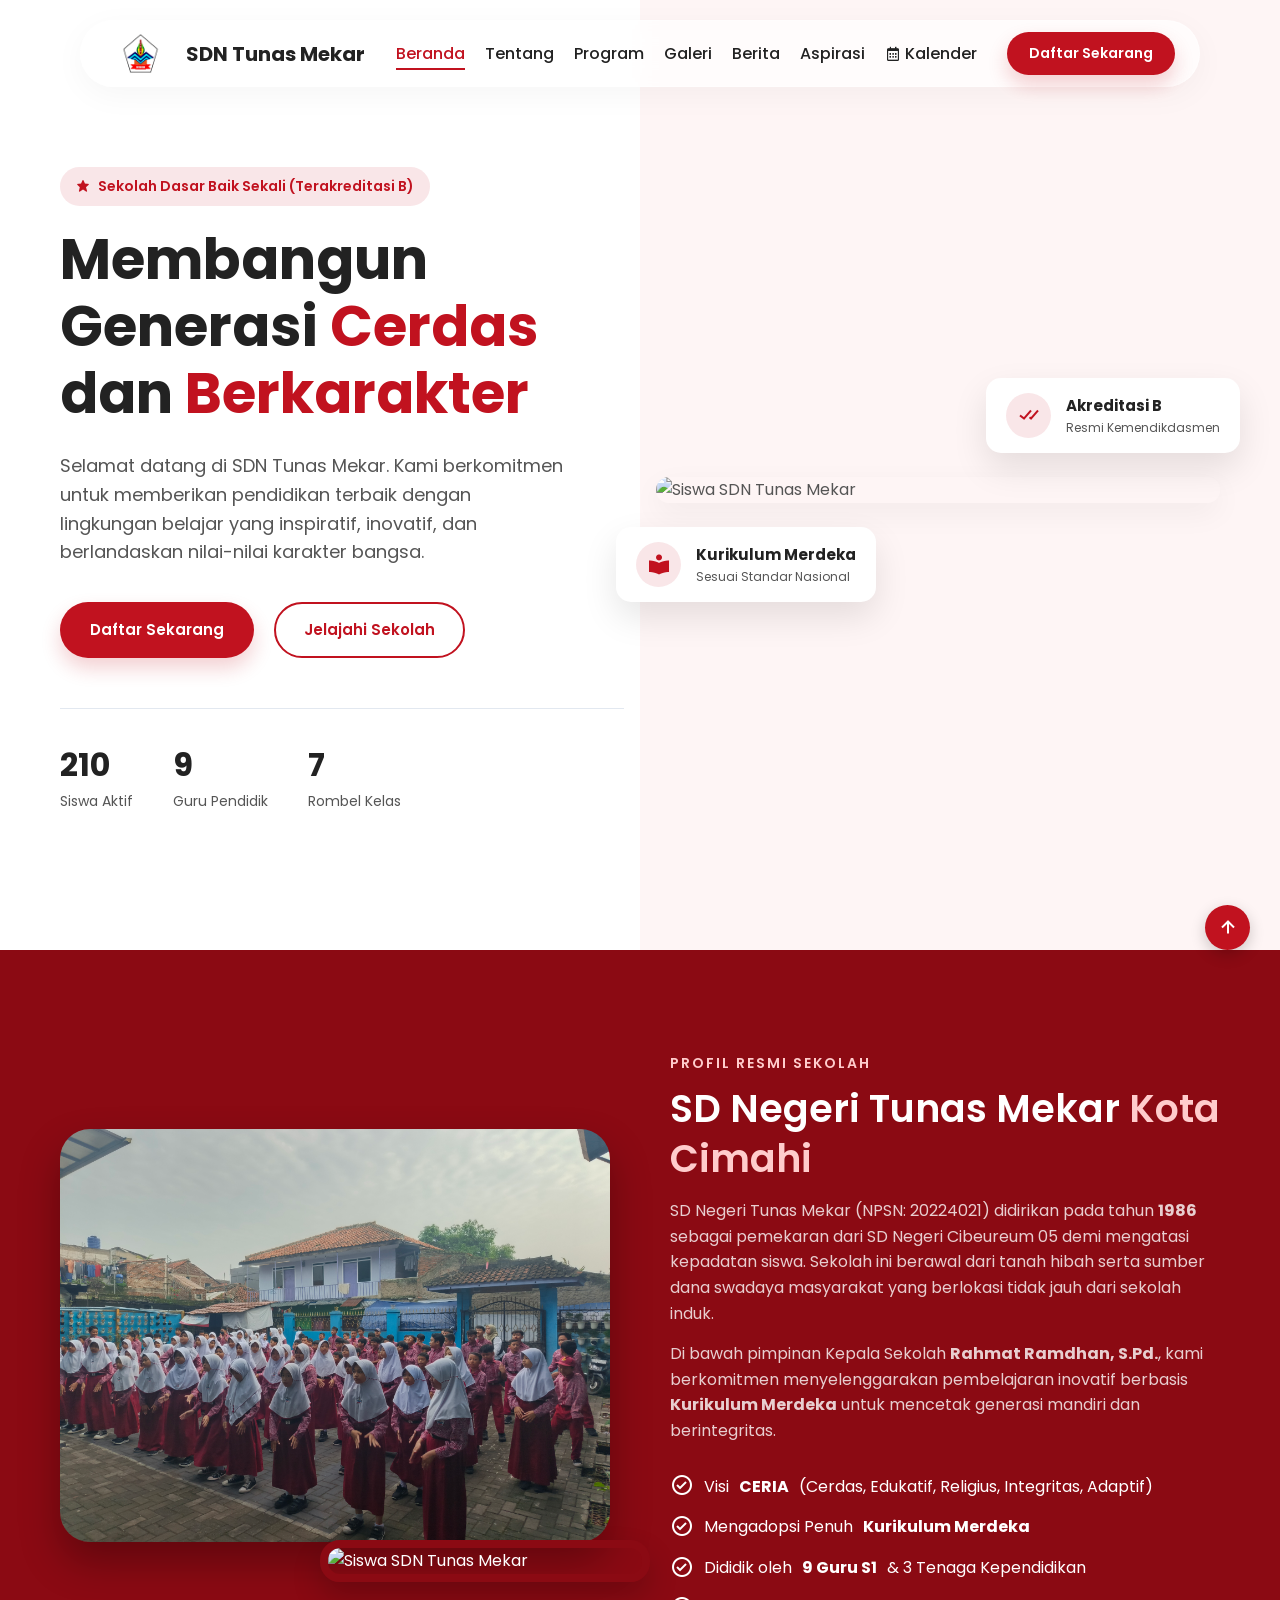
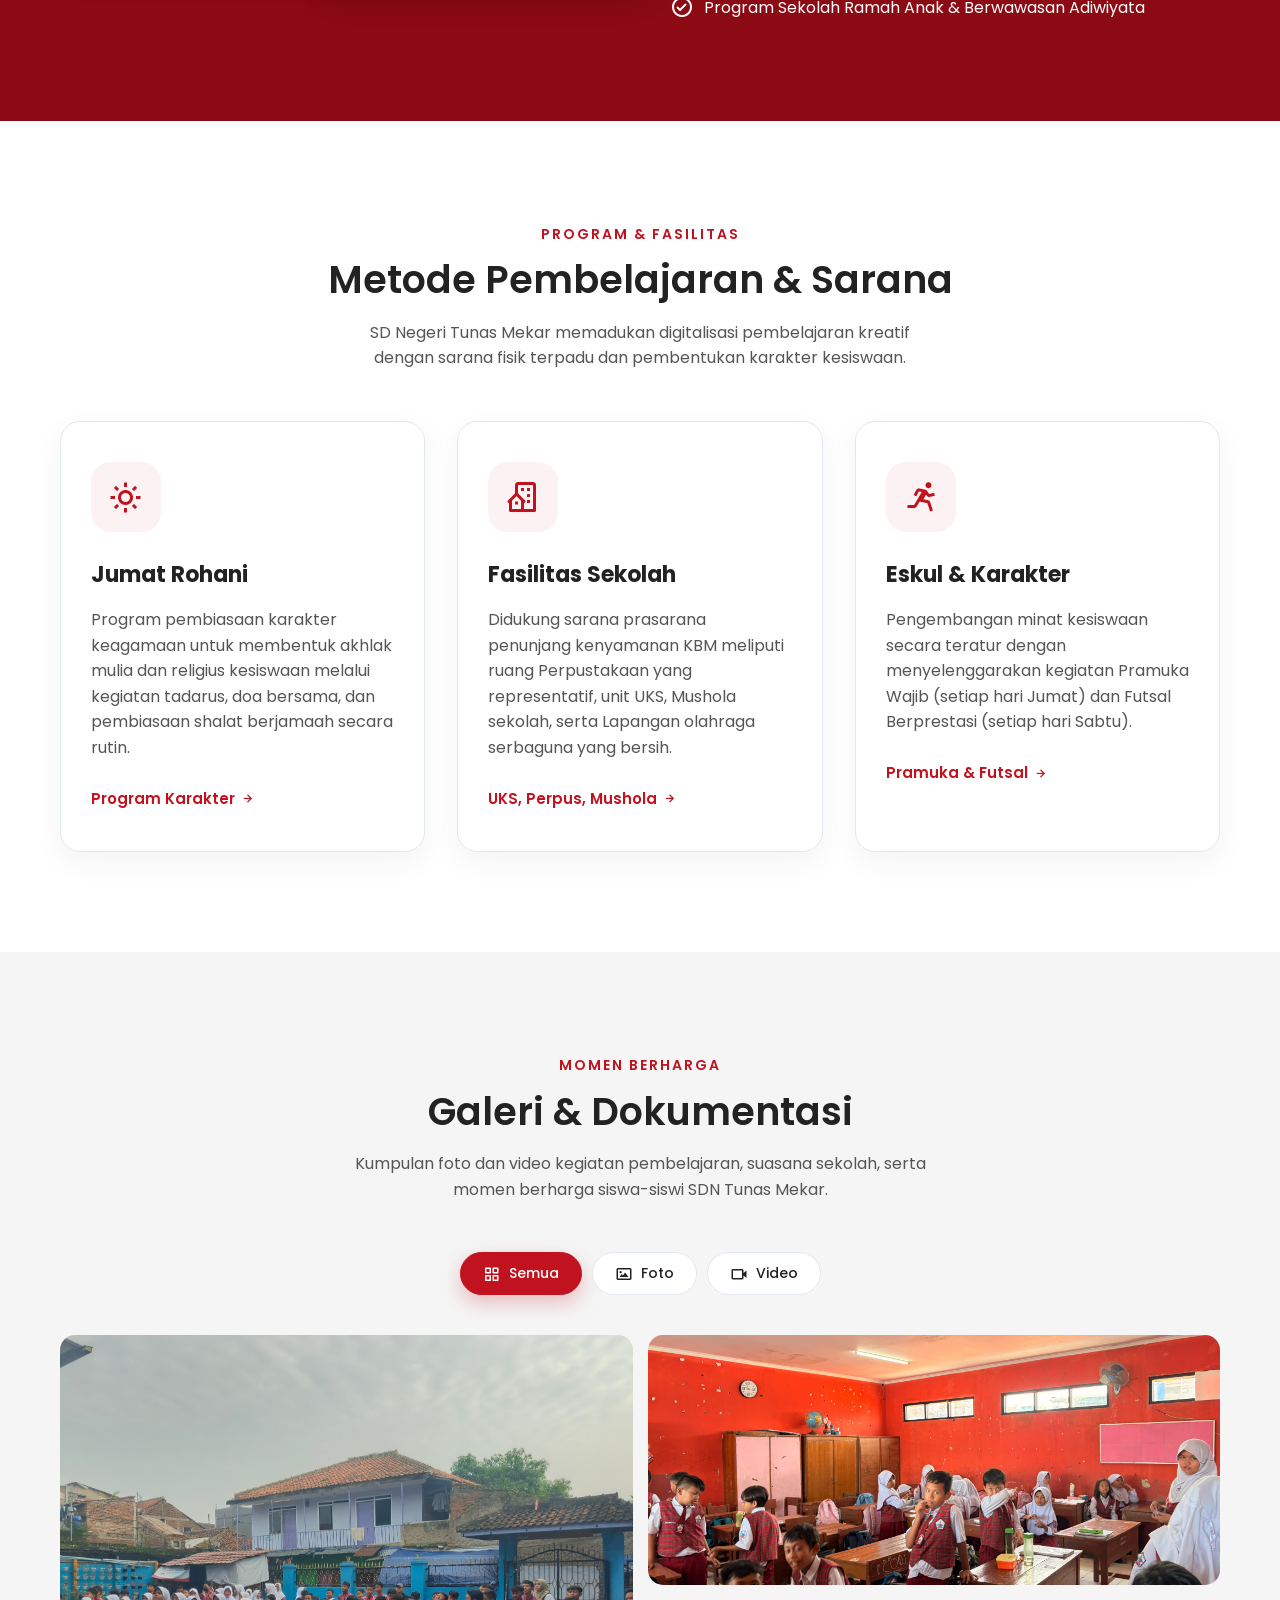
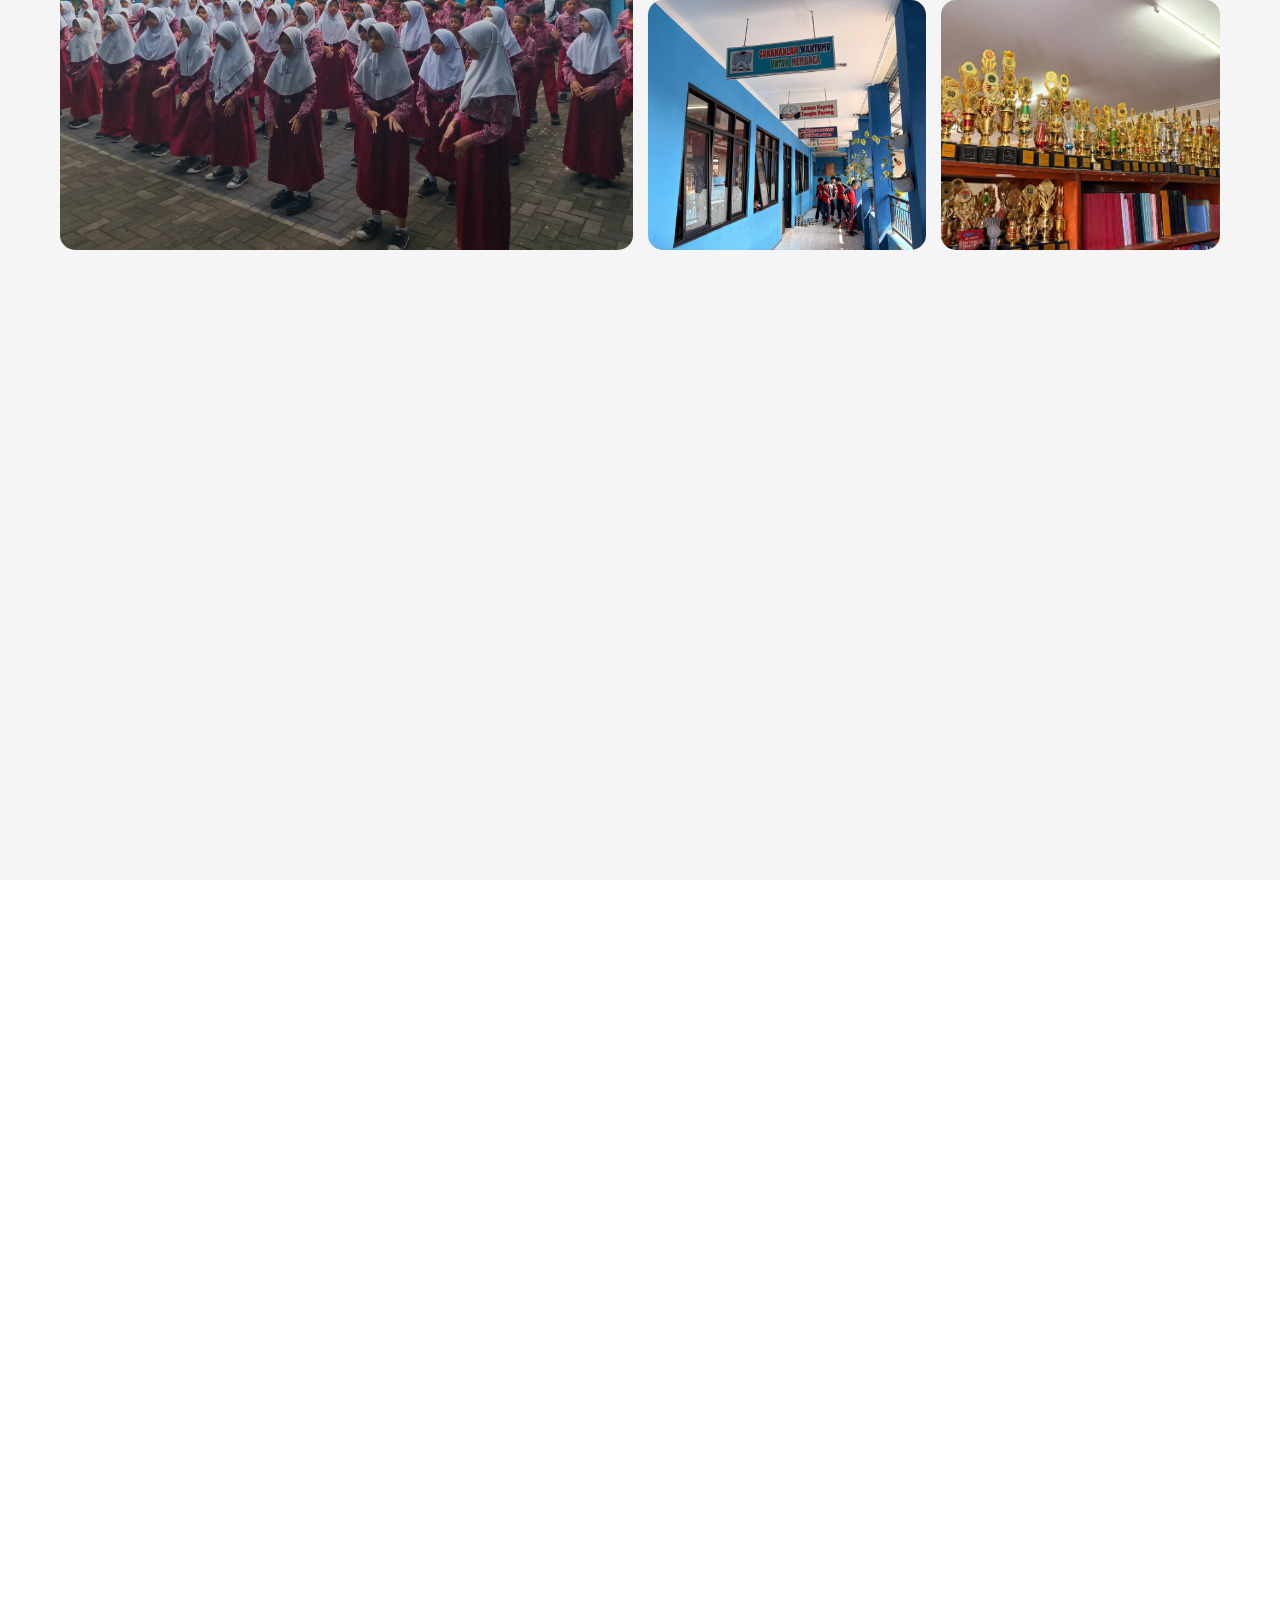
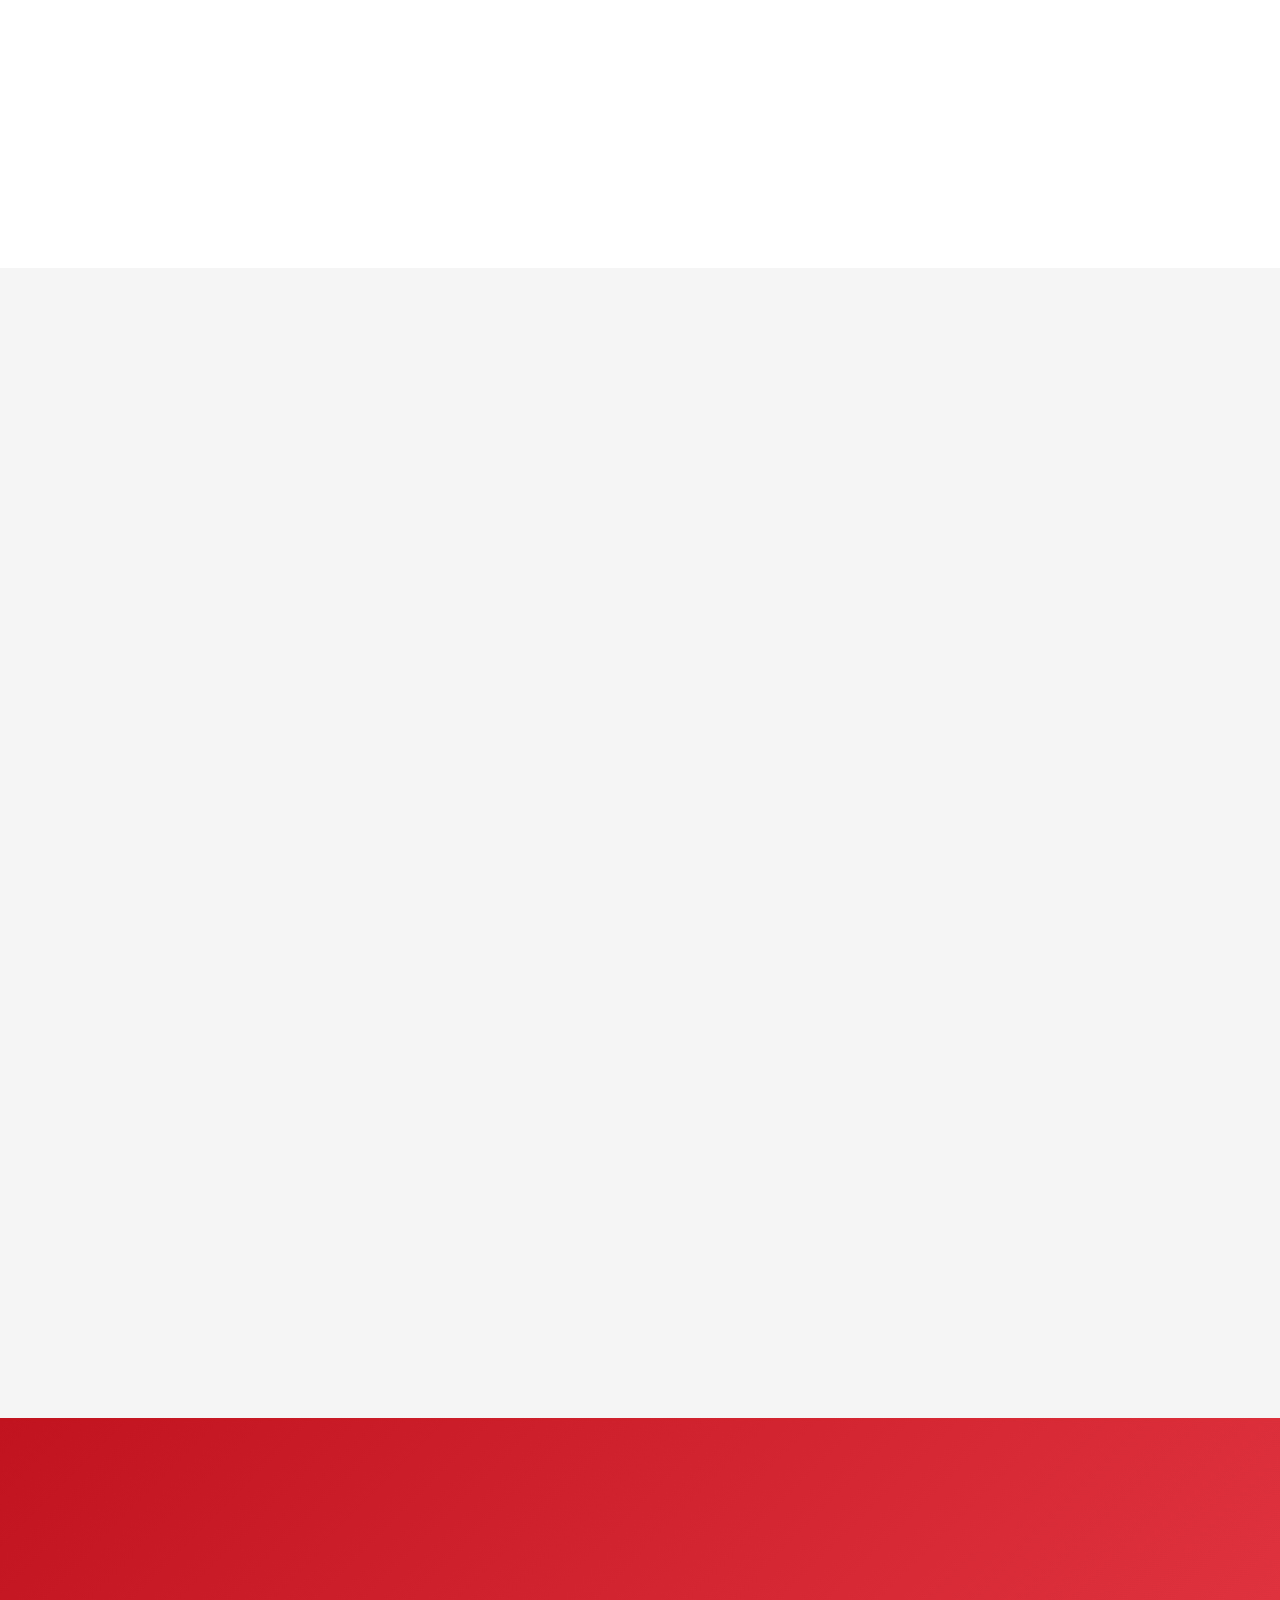
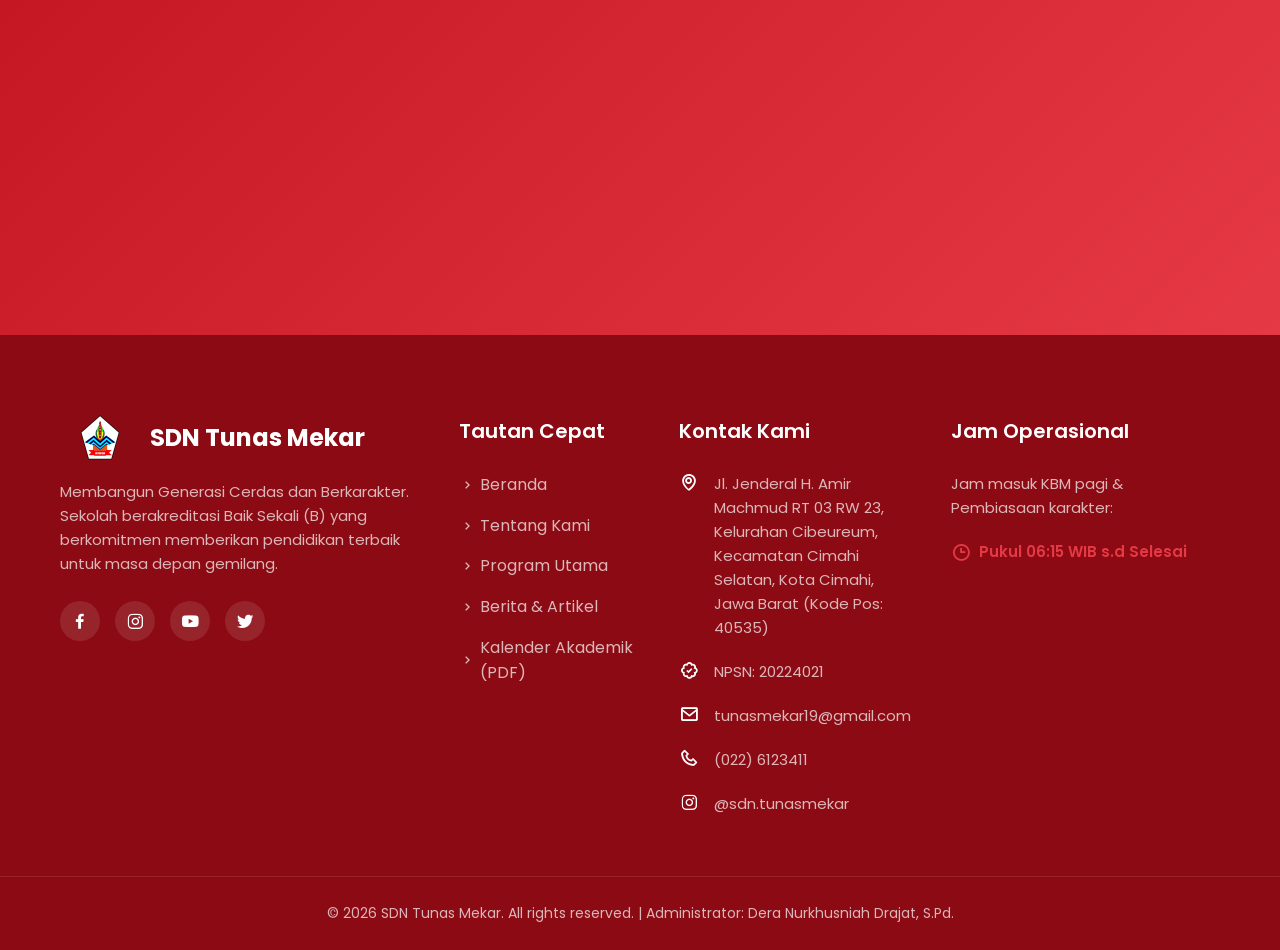
==== commit f7aa7082: "update css mobile" ====
--- a/index.html
+++ b/index.html
@@ -94,7 +94,7 @@
                 </div>
 
                 <div class="hero-img-container reveal-right">
-                    <img src="asset/IMG_20260429_070021_246 - Halel_22.jpg" alt="Siswa SDN Tunas Mekar" class="hero-img">
+                    <img src="asset/Baju_pramuka.jpg" alt="Siswa SDN Tunas Mekar" class="hero-img">
                     <div class="floating-card card-1">
                         <div class="icon-box"><i class='bx bxs-book-reader'></i></div>
                         <div>
@@ -119,8 +119,8 @@
         <section class="tentang section" id="tentang">
             <div class="tentang-container container grid">
                 <div class="tentang-images reveal-left">
-                    <img src="asset/IMG_20260417_090926_786 - Halel_22.jpg" alt="Gedung SDN Tunas Mekar" class="img-main">
-                    <img src="asset/IMG_20260429_070021_246 - Halel_22.jpg" alt="Siswa SDN Tunas Mekar" class="img-sub">
+                    <img src="asset/Upacara.jpg" alt="Gedung SDN Tunas Mekar" class="img-main">
+                    <img src="asset/Baju_pramuka.jpg" alt="Siswa SDN Tunas Mekar" class="img-sub">
                 </div>
                 
                 <div class="tentang-data reveal-right">
@@ -182,41 +182,134 @@
                 <div class="section-header text-center reveal-bottom">
                     <span class="section-subtitle">Momen Berharga</span>
                     <h2 class="section-title">Galeri & Dokumentasi</h2>
-                </div>
-
-                <!-- Google Drive Gallery Link Banner -->
-                <div class="video-container reveal-bottom" onclick="window.open('https://drive.google.com/open?id=17wRuboqO1r1jkbooBAuZSLOnFchyvenp', '_blank')">
-                    <img src="asset/IMG_20260417_090926_786 - Halel_22.jpg" alt="Dokumentasi Kegiatan SDN Tunas Mekar" class="video-thumbnail" style="object-position: center 30%;">
-                    <div class="play-btn" style="background-color: var(--primary-color); color: var(--white-color);">
-                        <i class='bx bx-link-external'></i>
-                    </div>
-                    <div class="video-overlay">
-                        <h3>Galeri Foto Dokumentasi Resmi</h3>
-                        <p>Klik di sini untuk menjelajahi album lengkap (Gedung, Kelas, Upacara, Perlombaan) di Google Drive Resmi Sekolah</p>
-                    </div>
+                    <p class="section-text">Kumpulan foto dan video kegiatan pembelajaran, suasana sekolah, serta momen berharga siswa-siswi SDN Tunas Mekar.</p>
+                </div>
+
+                <!-- Filter Tabs -->
+                <div class="gallery-filters reveal-bottom" id="galleryFilters">
+                    <button class="filter-btn active" data-filter="all"><i class='bx bx-grid-alt'></i> Semua</button>
+                    <button class="filter-btn" data-filter="photo"><i class='bx bx-image'></i> Foto</button>
+                    <button class="filter-btn" data-filter="video"><i class='bx bx-video'></i> Video</button>
                 </div>
 
                 <!-- Masonry Gallery -->
-                <div class="gallery-masonry grid mt-4">
-                    <div class="gallery-item reveal-bottom" style="transition-delay: 0.1s;" onclick="window.open('https://drive.google.com/open?id=1xfjUqGbVhzs9jzP3pWGzMKfCg_FioZct', '_blank')">
-                        <img src="asset/IMG_20260429_070021_246 - Halel_22.jpg" alt="Momen Galeri SDN Tunas Mekar">
-                        <div class="gallery-overlay"><i class='bx bx-link-external'></i></div>
-                    </div>
-                    <div class="gallery-item reveal-bottom" style="transition-delay: 0.2s;" onclick="window.open('https://drive.google.com/open?id=17wRuboqO1r1jkbooBAuZSLOnFchyvenp', '_blank')">
-                        <img src="asset/IMG_20260417_090926_786 - Halel_22.jpg" alt="Kegiatan Siswa SDN Tunas Mekar">
-                        <div class="gallery-overlay"><i class='bx bx-link-external'></i></div>
-                    </div>
-                    <div class="gallery-item reveal-bottom" style="transition-delay: 0.3s;" onclick="window.open('https://drive.google.com/open?id=1ZKKJ2YoiIe5Ty9BzygpMERj9dN-FRDPE', '_blank')">
-                        <img src="asset/logo.png" alt="Logo SDN Tunas Mekar" style="object-fit: contain; background: #fff; padding: 10px;">
-                        <div class="gallery-overlay"><i class='bx bx-link-external'></i></div>
-                    </div>
-                    <div class="gallery-item reveal-bottom" style="transition-delay: 0.4s;" id="galleryKaldikLink">
-                        <img src="https://images.unsplash.com/photo-1506784983877-45594efa4cbe?ixlib=rb-4.0.3&auto=format&fit=crop&w=600&q=80" alt="Agenda Kalender Akademik">
-                        <div class="gallery-overlay"><i class='bx bx-link-external'></i></div>
-                    </div>
+                <div class="gallery-masonry grid mt-4" id="galleryGrid">
+                    <!-- FOTO -->
+                    <div class="gallery-item reveal-bottom gallery-photo" data-type="photo" style="transition-delay: 0.05s;" data-title="Suasana Upacara Bendera">
+                        <img src="asset/Upacara.jpg" alt="Suasana Upacara Bendera" loading="lazy">
+                        <div class="gallery-overlay">
+                            <span class="gallery-tag"><i class='bx bx-image'></i> Foto</span>
+                            <i class='bx bx-search-alt-2'></i>
+                        </div>
+                    </div>
+                    <div class="gallery-item reveal-bottom gallery-photo" data-type="photo" style="transition-delay: 0.1s;" data-title="Suasana Belajar Kelas 1">
+                        <img src="asset/Kelas 1.jpg" alt="Suasana Belajar Kelas 1" loading="lazy">
+                        <div class="gallery-overlay">
+                            <span class="gallery-tag"><i class='bx bx-image'></i> Foto</span>
+                            <i class='bx bx-search-alt-2'></i>
+                        </div>
+                    </div>
+                    <div class="gallery-item reveal-bottom gallery-photo" data-type="photo" style="transition-delay: 0.15s;" data-title="Lorong Sekolah">
+                        <img src="asset/Lorong.jpg" alt="Lorong Sekolah" loading="lazy">
+                        <div class="gallery-overlay">
+                            <span class="gallery-tag"><i class='bx bx-image'></i> Foto</span>
+                            <i class='bx bx-search-alt-2'></i>
+                        </div>
+                    </div>
+                    <div class="gallery-item reveal-bottom gallery-photo" data-type="photo" style="transition-delay: 0.2s;" data-title="Piala Prestasi Siswa">
+                        <img src="asset/Piala.jpg" alt="Piala Prestasi Siswa" loading="lazy">
+                        <div class="gallery-overlay">
+                            <span class="gallery-tag"><i class='bx bx-image'></i> Foto</span>
+                            <i class='bx bx-search-alt-2'></i>
+                        </div>
+                    </div>
+                    <div class="gallery-item reveal-bottom gallery-photo" data-type="photo" style="transition-delay: 0.25s;" data-title="Seragam Pramuka">
+                        <img src="asset/Baju_pramuka.jpg" alt="Seragam Pramuka" loading="lazy">
+                        <div class="gallery-overlay">
+                            <span class="gallery-tag"><i class='bx bx-image'></i> Foto</span>
+                            <i class='bx bx-search-alt-2'></i>
+                        </div>
+                    </div>
+
+                    <!-- VIDEO -->
+                    <div class="gallery-item reveal-bottom gallery-video" data-type="video" style="transition-delay: 0.05s;" data-title="Video Pembelajaran Kelas 1" data-src="asset/Kelas 1.mp4">
+                        <video muted preload="metadata" playsinline>
+                            <source src="asset/Kelas 1.mp4" type="video/mp4">
+                        </video>
+                        <div class="gallery-overlay">
+                            <span class="gallery-tag"><i class='bx bx-video'></i> Video</span>
+                            <i class='bx bx-play-circle'></i>
+                        </div>
+                    </div>
+                    <div class="gallery-item reveal-bottom gallery-video" data-type="video" style="transition-delay: 0.1s;" data-title="Video Pembelajaran Kelas 2" data-src="asset/Kelas 2.mp4">
+                        <video muted preload="metadata" playsinline>
+                            <source src="asset/Kelas 2.mp4" type="video/mp4">
+                        </video>
+                        <div class="gallery-overlay">
+                            <span class="gallery-tag"><i class='bx bx-video'></i> Video</span>
+                            <i class='bx bx-play-circle'></i>
+                        </div>
+                    </div>
+                    <div class="gallery-item reveal-bottom gallery-video" data-type="video" style="transition-delay: 0.15s;" data-title="Suasana Perpustakaan" data-src="asset/Perpustakaan.mp4">
+                        <video muted preload="metadata" playsinline>
+                            <source src="asset/Perpustakaan.mp4" type="video/mp4">
+                        </video>
+                        <div class="gallery-overlay">
+                            <span class="gallery-tag"><i class='bx bx-video'></i> Video</span>
+                            <i class='bx bx-play-circle'></i>
+                        </div>
+                    </div>
+                    <div class="gallery-item reveal-bottom gallery-video" data-type="video" style="transition-delay: 0.2s;" data-title="Suasana Sekolah 1" data-src="asset/Suasana 1.mp4">
+                        <video muted preload="metadata" playsinline>
+                            <source src="asset/Suasana 1.mp4" type="video/mp4">
+                        </video>
+                        <div class="gallery-overlay">
+                            <span class="gallery-tag"><i class='bx bx-video'></i> Video</span>
+                            <i class='bx bx-play-circle'></i>
+                        </div>
+                    </div>
+                    <div class="gallery-item reveal-bottom gallery-video" data-type="video" style="transition-delay: 0.25s;" data-title="Suasana Sekolah 2" data-src="asset/Suasana 2.mp4">
+                        <video muted preload="metadata" playsinline>
+                            <source src="asset/Suasana 2.mp4" type="video/mp4">
+                        </video>
+                        <div class="gallery-overlay">
+                            <span class="gallery-tag"><i class='bx bx-video'></i> Video</span>
+                            <i class='bx bx-play-circle'></i>
+                        </div>
+                    </div>
+                    <div class="gallery-item reveal-bottom gallery-video" data-type="video" style="transition-delay: 0.3s;" data-title="Suasana Sekolah 3" data-src="asset/Suasana 3.mp4">
+                        <video muted preload="metadata" playsinline>
+                            <source src="asset/Suasana 3.mp4" type="video/mp4">
+                        </video>
+                        <div class="gallery-overlay">
+                            <span class="gallery-tag"><i class='bx bx-video'></i> Video</span>
+                            <i class='bx bx-play-circle'></i>
+                        </div>
+                    </div>
+                </div>
+
+                <!-- Empty state (shown by JS when filter has no result) -->
+                <div class="gallery-empty hidden" id="galleryEmpty">
+                    <i class='bx bx-folder-open'></i>
+                    <p>Tidak ada item pada kategori ini.</p>
                 </div>
             </div>
         </section>
+
+        <!-- Lightbox Modal -->
+        <div class="lightbox-overlay" id="lightbox">
+            <button class="lightbox-close" id="lightboxClose" aria-label="Tutup"><i class='bx bx-x'></i></button>
+            <button class="lightbox-prev" id="lightboxPrev" aria-label="Sebelumnya"><i class='bx bx-chevron-left'></i></button>
+            <button class="lightbox-next" id="lightboxNext" aria-label="Selanjutnya"><i class='bx bx-chevron-right'></i></button>
+            <div class="lightbox-content">
+                <img id="lightboxImg" alt="" class="hidden">
+                <video id="lightboxVideo" controls playsinline class="hidden"></video>
+            </div>
+            <div class="lightbox-caption">
+                <span id="lightboxTitle"></span>
+                <span id="lightboxCounter"></span>
+            </div>
+        </div>
 
         <!-- Berita & FAQ Section -->
         <section class="informasi section" id="berita">
@@ -931,6 +1024,6 @@
     </a>
 
     <!-- JavaScript -->
-    <script src="script.js?v=2"></script>
+    <script src="script.js?v=3"></script>
 </body>
 </html>
--- a/style.css
+++ b/style.css
@@ -646,8 +646,16 @@
 .gallery-item:nth-child(2) { grid-column: span 2; grid-row: span 1; }
 .gallery-item:nth-child(3) { grid-column: span 1; grid-row: span 1; }
 .gallery-item:nth-child(4) { grid-column: span 1; grid-row: span 1; }
-
-.gallery-item img {
+.gallery-item:nth-child(5) { grid-column: span 1; grid-row: span 1; }
+.gallery-item:nth-child(6) { grid-column: span 2; grid-row: span 1; }
+.gallery-item:nth-child(7) { grid-column: span 1; grid-row: span 1; }
+.gallery-item:nth-child(8) { grid-column: span 1; grid-row: span 1; }
+.gallery-item:nth-child(9) { grid-column: span 1; grid-row: span 1; }
+.gallery-item:nth-child(10) { grid-column: span 1; grid-row: span 1; }
+.gallery-item:nth-child(11) { grid-column: span 1; grid-row: span 1; }
+
+.gallery-item img,
+.gallery-item video {
     width: 100%;
     height: 100%;
     object-fit: cover;
@@ -689,6 +697,251 @@
 
 .mt-4 {
     margin-top: 40px;
+}
+
+/* Gallery Filter Tabs */
+.gallery-filters {
+    display: flex;
+    justify-content: center;
+    flex-wrap: wrap;
+    gap: 10px;
+    margin: 30px auto 0;
+}
+
+.filter-btn {
+    display: inline-flex;
+    align-items: center;
+    gap: 8px;
+    padding: 10px 22px;
+    background-color: var(--white-color);
+    color: var(--title-color);
+    border: 1px solid var(--border-color);
+    border-radius: 50px;
+    font-family: var(--font-family);
+    font-size: 14px;
+    font-weight: 500;
+    cursor: pointer;
+    transition: var(--transition);
+}
+
+.filter-btn i {
+    font-size: 18px;
+}
+
+.filter-btn:hover {
+    border-color: var(--primary-color);
+    color: var(--primary-color);
+    transform: translateY(-2px);
+}
+
+.filter-btn.active {
+    background-color: var(--primary-color);
+    color: var(--white-color);
+    border-color: var(--primary-color);
+    box-shadow: 0 8px 20px rgba(193, 18, 31, 0.25);
+}
+
+/* Gallery Tag (Foto/Video) */
+.gallery-tag {
+    position: absolute;
+    top: 12px;
+    left: 12px;
+    display: inline-flex;
+    align-items: center;
+    gap: 5px;
+    background-color: rgba(0, 0, 0, 0.55);
+    color: var(--white-color);
+    padding: 5px 12px;
+    border-radius: 50px;
+    font-size: 11px;
+    font-weight: 600;
+    text-transform: uppercase;
+    letter-spacing: 0.5px;
+    backdrop-filter: blur(4px);
+    -webkit-backdrop-filter: blur(4px);
+    z-index: 2;
+}
+
+.gallery-tag i {
+    font-size: 13px;
+}
+
+/* Gallery Item Hidden (for filter) */
+.gallery-item.is-hidden {
+    display: none;
+}
+
+/* Gallery Empty State */
+.gallery-empty {
+    text-align: center;
+    padding: 60px 20px;
+    color: var(--text-color);
+    background-color: var(--white-color);
+    border-radius: var(--border-radius);
+    border: 1px dashed var(--border-color);
+    margin-top: 25px;
+}
+
+.gallery-empty i {
+    font-size: 56px;
+    color: var(--border-color);
+    margin-bottom: 15px;
+    display: block;
+}
+
+.gallery-empty p {
+    font-size: 15px;
+    font-weight: 500;
+}
+
+/* Lightbox Modal */
+.lightbox-overlay {
+    position: fixed;
+    top: 0;
+    left: 0;
+    width: 100vw;
+    height: 100vh;
+    background-color: rgba(15, 23, 42, 0.94);
+    backdrop-filter: blur(8px);
+    -webkit-backdrop-filter: blur(8px);
+    z-index: 3000;
+    display: flex;
+    flex-direction: column;
+    align-items: center;
+    justify-content: center;
+    opacity: 0;
+    visibility: hidden;
+    transition: opacity 0.35s ease, visibility 0.35s ease;
+    padding: 70px 20px 90px;
+}
+
+.lightbox-overlay.show {
+    opacity: 1;
+    visibility: visible;
+}
+
+.lightbox-content {
+    max-width: 90vw;
+    max-height: 78vh;
+    display: flex;
+    align-items: center;
+    justify-content: center;
+    border-radius: 12px;
+    overflow: hidden;
+    box-shadow: 0 25px 60px rgba(0, 0, 0, 0.5);
+}
+
+.lightbox-content img,
+.lightbox-content video {
+    max-width: 90vw;
+    max-height: 78vh;
+    width: auto;
+    height: auto;
+    object-fit: contain;
+    background-color: #000;
+    border-radius: 12px;
+    display: block;
+}
+
+.lightbox-close,
+.lightbox-prev,
+.lightbox-next {
+    position: absolute;
+    background-color: rgba(255, 255, 255, 0.12);
+    color: var(--white-color);
+    border: none;
+    width: 50px;
+    height: 50px;
+    border-radius: 50%;
+    display: flex;
+    align-items: center;
+    justify-content: center;
+    font-size: 28px;
+    cursor: pointer;
+    transition: var(--transition);
+    z-index: 3001;
+    backdrop-filter: blur(6px);
+    -webkit-backdrop-filter: blur(6px);
+}
+
+.lightbox-close:hover,
+.lightbox-prev:hover,
+.lightbox-next:hover {
+    background-color: var(--primary-color);
+    transform: scale(1.1);
+}
+
+.lightbox-close {
+    top: 20px;
+    right: 20px;
+}
+
+.lightbox-prev {
+    left: 20px;
+    top: 50%;
+    transform: translateY(-50%);
+}
+
+.lightbox-prev:hover {
+    transform: translateY(-50%) scale(1.1);
+}
+
+.lightbox-next {
+    right: 20px;
+    top: 50%;
+    transform: translateY(-50%);
+}
+
+.lightbox-next:hover {
+    transform: translateY(-50%) scale(1.1);
+}
+
+.lightbox-caption {
+    position: absolute;
+    bottom: 25px;
+    left: 50%;
+    transform: translateX(-50%);
+    color: var(--white-color);
+    display: flex;
+    align-items: center;
+    gap: 18px;
+    background-color: rgba(0, 0, 0, 0.5);
+    padding: 10px 22px;
+    border-radius: 50px;
+    backdrop-filter: blur(6px);
+    -webkit-backdrop-filter: blur(6px);
+    font-size: 14px;
+    font-weight: 500;
+    max-width: 92%;
+}
+
+#lightboxCounter {
+    color: rgba(255, 255, 255, 0.65);
+    font-size: 12px;
+    font-weight: 400;
+    border-left: 1px solid rgba(255, 255, 255, 0.25);
+    padding-left: 18px;
+}
+
+@media (max-width: 768px) {
+    .lightbox-close,
+    .lightbox-prev,
+    .lightbox-next {
+        width: 42px;
+        height: 42px;
+        font-size: 22px;
+    }
+
+    .lightbox-prev { left: 8px; }
+    .lightbox-next { right: 8px; }
+    .lightbox-close { top: 12px; right: 12px; }
+
+    .lightbox-caption {
+        font-size: 12px;
+        padding: 8px 16px;
+        bottom: 15px;
+        gap: 12px;
+    }
 }
 
 /* =========================================
@@ -1284,10 +1537,17 @@
         grid-template-columns: repeat(3, 1fr);
     }
     
-    .gallery-item:nth-child(1) { grid-column: span 2; }
-    .gallery-item:nth-child(2) { grid-column: span 1; }
-    .gallery-item:nth-child(3) { grid-column: span 1; }
-    .gallery-item:nth-child(4) { grid-column: span 2; }
+    .gallery-item:nth-child(1) { grid-column: span 2; grid-row: span 2; }
+    .gallery-item:nth-child(2) { grid-column: span 1; grid-row: span 1; }
+    .gallery-item:nth-child(3) { grid-column: span 1; grid-row: span 1; }
+    .gallery-item:nth-child(4) { grid-column: span 1; grid-row: span 1; }
+    .gallery-item:nth-child(5) { grid-column: span 1; grid-row: span 1; }
+    .gallery-item:nth-child(6) { grid-column: span 2; grid-row: span 1; }
+    .gallery-item:nth-child(7) { grid-column: span 1; grid-row: span 1; }
+    .gallery-item:nth-child(8) { grid-column: span 1; grid-row: span 1; }
+    .gallery-item:nth-child(9) { grid-column: span 1; grid-row: span 1; }
+    .gallery-item:nth-child(10) { grid-column: span 1; grid-row: span 1; }
+    .gallery-item:nth-child(11) { grid-column: span 1; grid-row: span 1; }
     
     .footer-grid {
         grid-template-columns: 1fr 1fr;
@@ -1386,19 +1646,47 @@
     
     .tentang-images {
         margin-bottom: 40px;
-    }
-    
-    .img-sub {
-        width: 50%;
-    }
-    
+        position: relative;
+        overflow: hidden;
+        border-radius: 30px;
+    }
+
+    .tentang-images .img-main {
+        position: relative;
+        width: 100%;
+        height: auto;
+        display: block;
+    }
+
+    .tentang-images .img-sub {
+        position: relative;
+        width: 55%;
+        margin-top: -60px;
+        margin-left: auto;
+        margin-right: 0;
+        bottom: auto;
+        right: auto;
+        border: 6px solid #8b0a13;
+        border-radius: 18px;
+        box-shadow: 0 10px 25px rgba(0,0,0,0.25);
+    }
+
     .keunggulan-grid {
         grid-template-columns: 1fr;
     }
     
     .gallery-masonry {
         grid-template-columns: repeat(2, 1fr);
-    }
+        grid-auto-rows: 200px;
+    }
+
+    .gallery-item:nth-child(n) {
+        grid-column: span 1;
+        grid-row: span 1;
+    }
+
+    .gallery-item:nth-child(1) { grid-column: span 2; grid-row: span 2; }
+    .gallery-item:nth-child(6) { grid-column: span 2; grid-row: span 1; }
     
     .info-grid {
         grid-template-columns: 1fr;
@@ -1438,6 +1726,7 @@
     
     .gallery-item:nth-child(n) {
         grid-column: span 1;
+        grid-row: span 1;
     }
     
     .footer-grid {
@@ -2637,13 +2926,13 @@
     background-color: #f59e0b;
     color: #ffffff;
 }
-margin-bottom: 6px;
+/* margin-bottom: 6px;
     display: flex;
     align-items: flex-start;
     gap: 8px;
     line-height: 1.4;
     text-align: left;
-}
+} */
 
 .req-list li i {
     font-size: 14px;
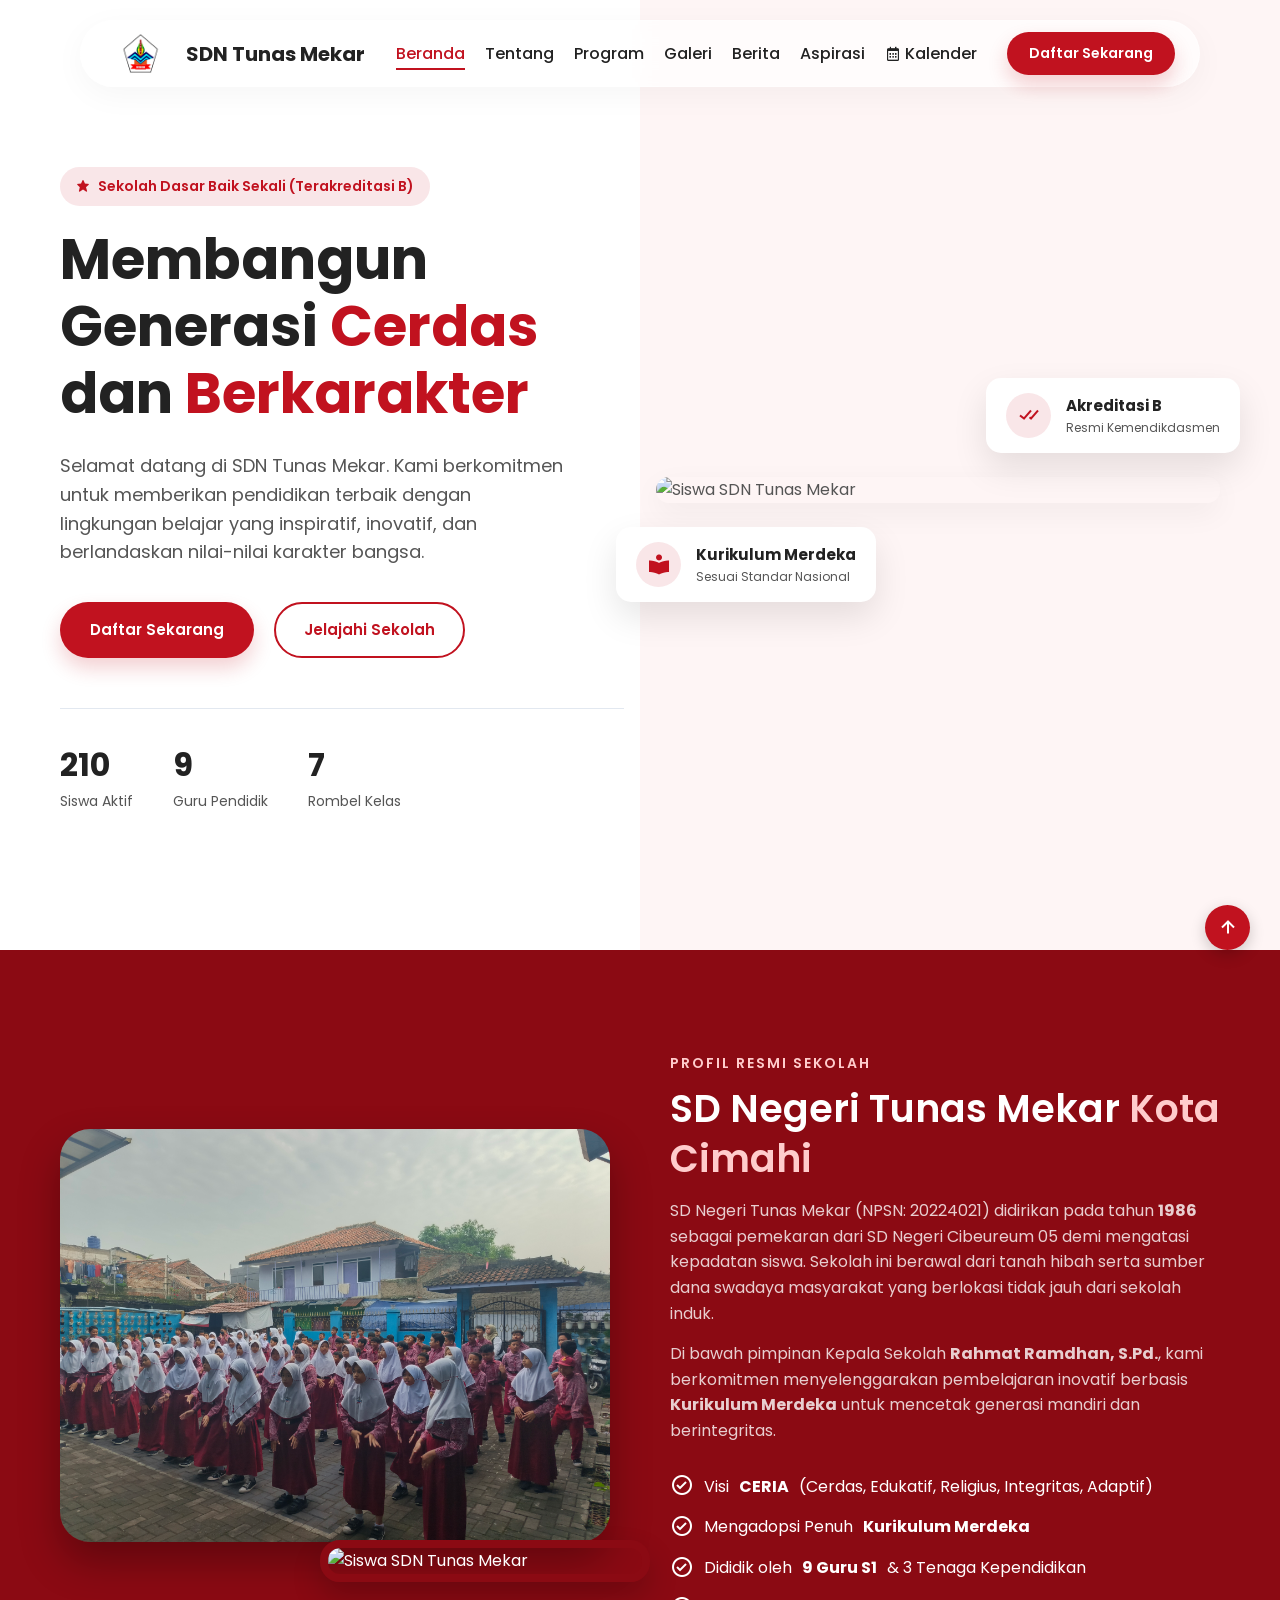
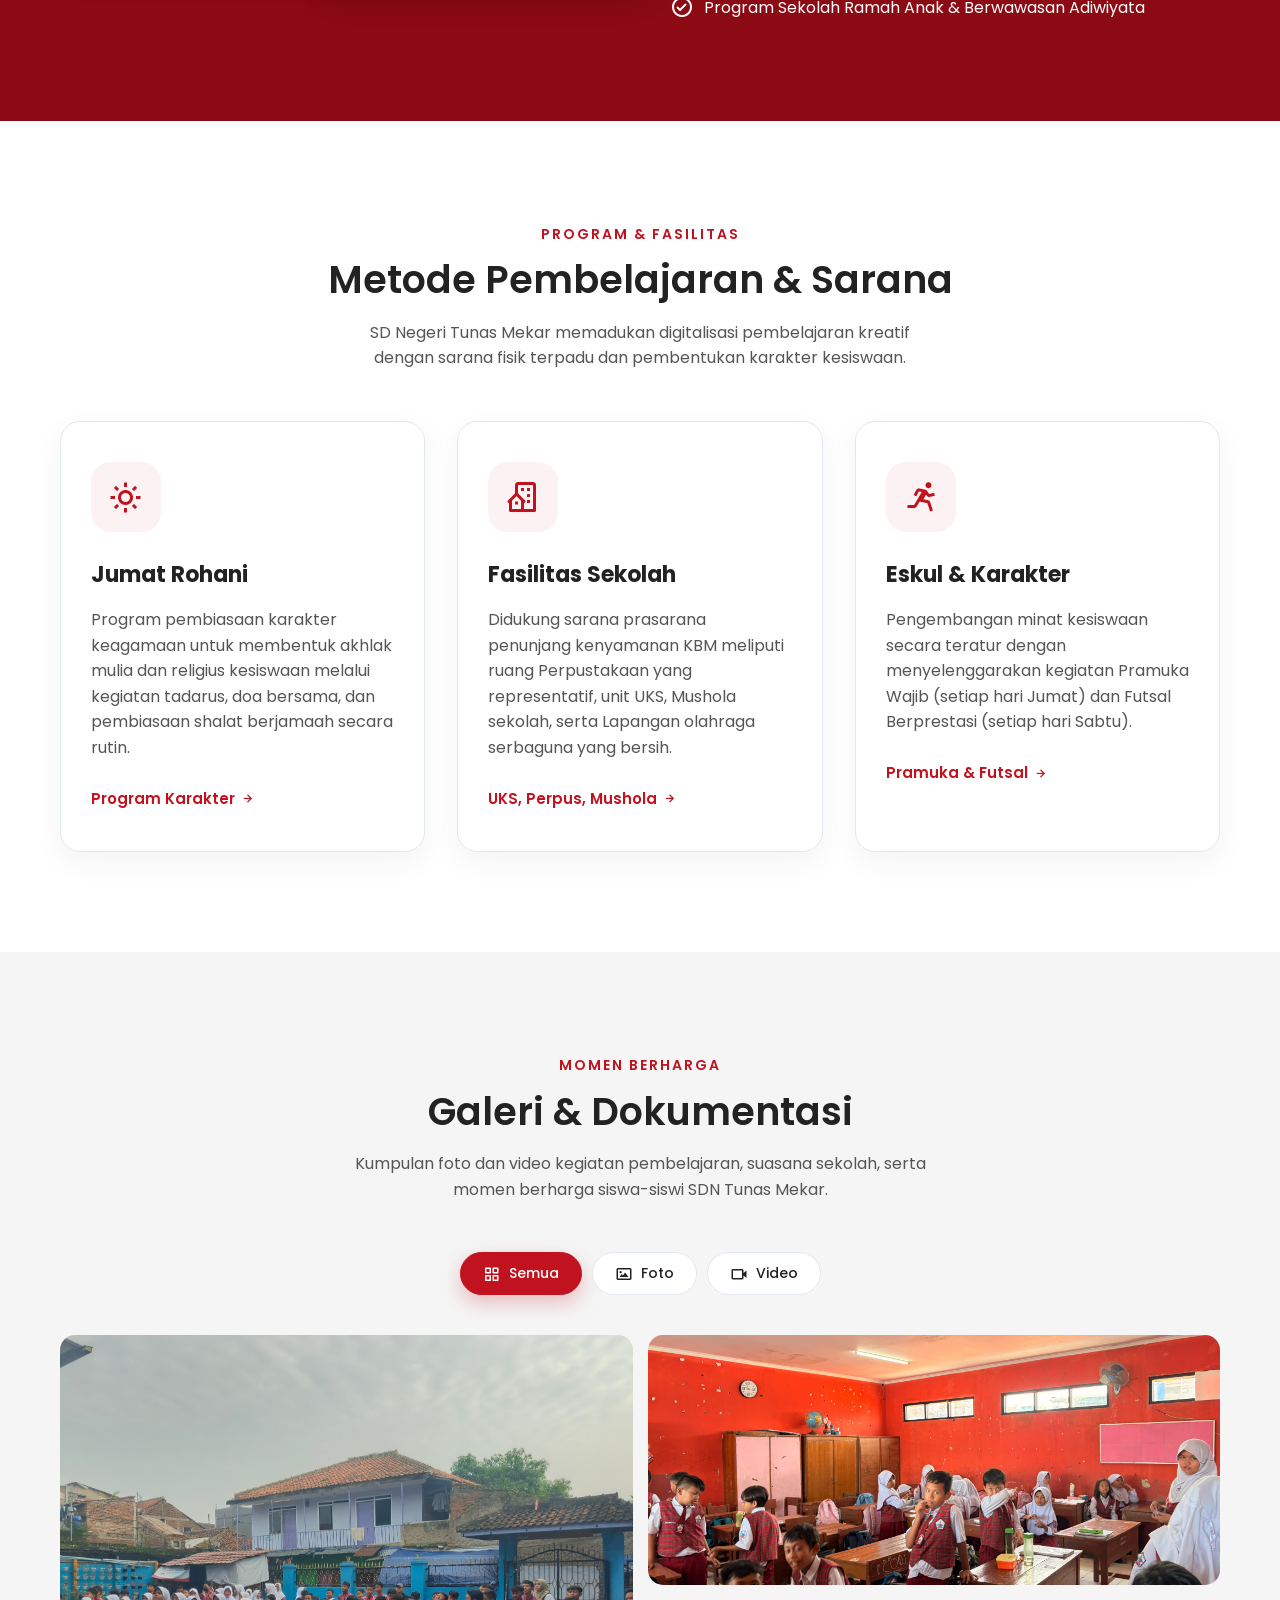
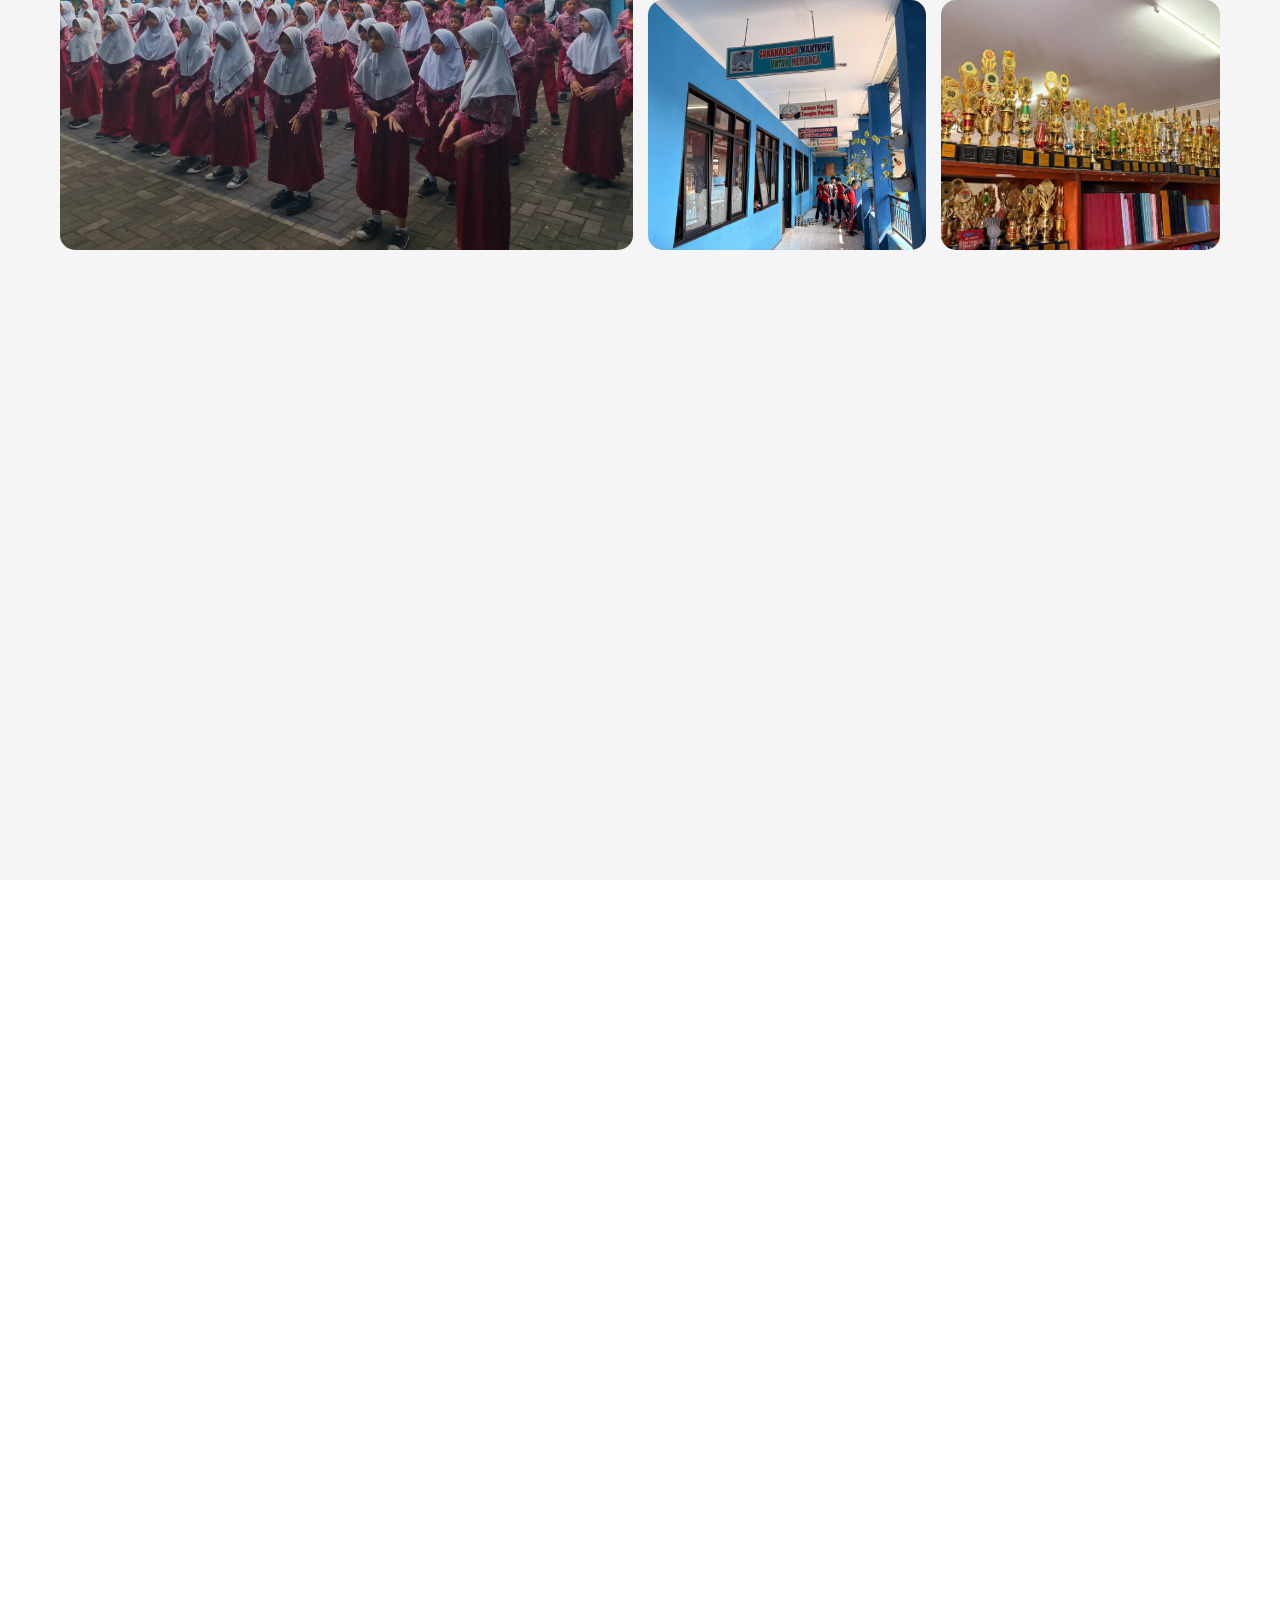
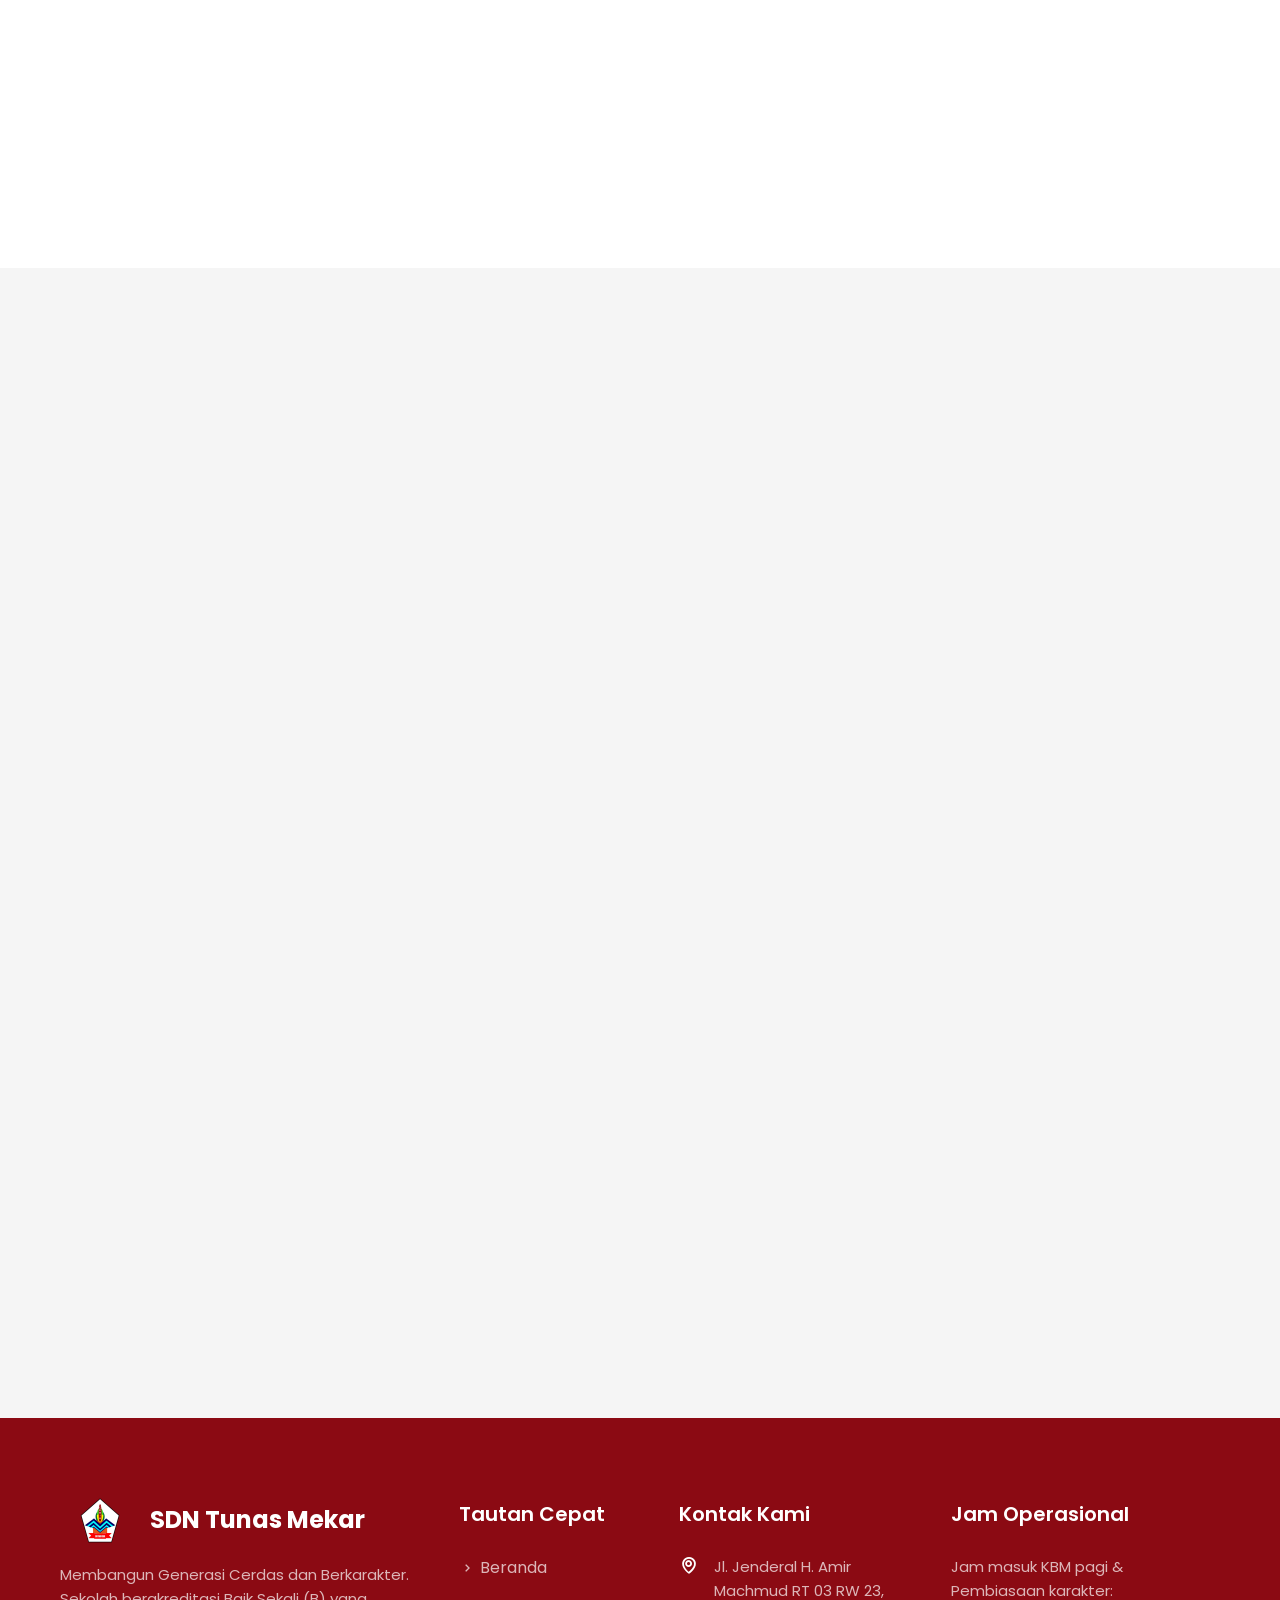
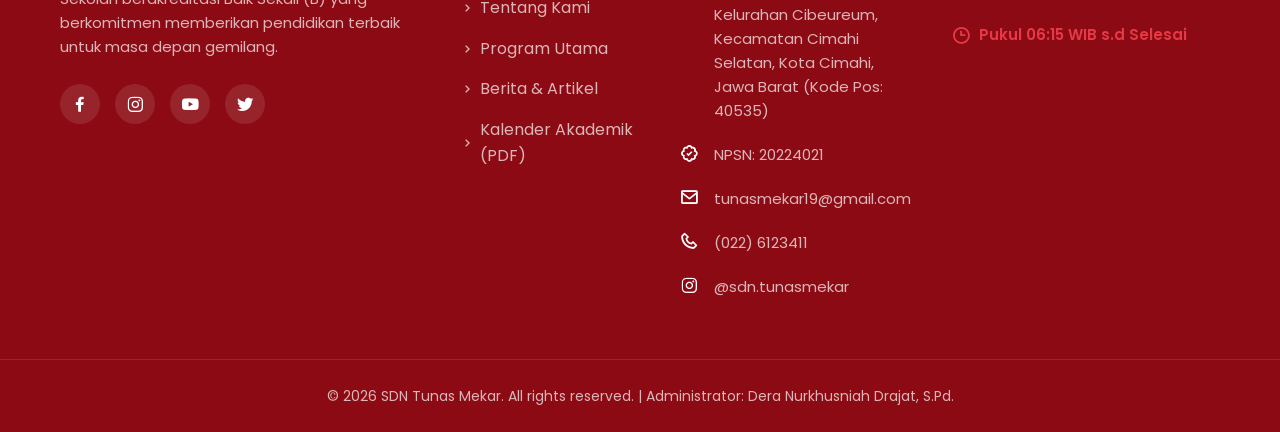
==== commit 86ea8a33: "update daftar sekarang, update edit berita dan tambahan pada dashboard admin" ====
--- a/index.html
+++ b/index.html
@@ -514,16 +514,6 @@
             </div>
         </section>
 
-        <!-- CTA Section -->
-        <section class="cta section">
-            <div class="container">
-                <div class="cta-container reveal-bottom">
-                    <h2 class="cta-title">Mari Bergabung Bersama SDN Tunas Mekar</h2>
-                    <p class="cta-description">Daftar putra-putri Anda sekarang dan jadilah bagian dari keluarga besar SDN Tunas Mekar dalam mencetak generasi unggul.</p>
-                    <a href="javascript:void(0)" class="btn btn-white btn-lg btn-open-reg">Daftar Sekarang <i class='bx bx-right-arrow-alt'></i></a>
-                </div>
-            </div>
-        </section>
     </main>
 
     <!-- Footer -->
@@ -582,7 +572,7 @@
     <div class="modal-container" id="registrationModal">
         <div class="modal-content">
             <div class="modal-header">
-                <h3 class="modal-title"><i class='bx bxs-graduation'></i> Pendaftaran Siswa Baru</h3>
+                <h3 class="modal-title"><i class='bx bxs-graduation'></i> Info Pendaftaran Siswa Baru</h3>
                 <span class="modal-close" id="closeRegistrationModal"><i class='bx bx-x'></i></span>
             </div>
             <div class="modal-body" id="modalBody">
@@ -820,7 +810,8 @@
             <div class="admin-db-tabs">
                 <button class="admin-tab-btn active" onclick="switchAdminTab('tab-aspirasi')"><i class='bx bx-chat'></i> Kelola Aspirasi</button>
                 <button class="admin-tab-btn" onclick="switchAdminTab('tab-berita')"><i class='bx bx-news'></i> Kelola Berita</button>
-                <button class="admin-tab-btn" onclick="switchAdminTab('tab-ppdb')"><i class='bx bxs-group'></i> Pendaftar PPDB</button>
+                <button class="admin-tab-btn" onclick="switchAdminTab('tab-poster')"><i class='bx bx-carousel'></i> Poster Daftar</button>
+                <button class="admin-tab-btn" onclick="switchAdminTab('tab-galeri')"><i class='bx bx-images'></i> Kelola Galeri</button>
                 <button class="admin-tab-btn" onclick="switchAdminTab('tab-info')"><i class='bx bx-cog'></i> Statistik & Info Sekolah</button>
             </div>
             
@@ -859,6 +850,7 @@
                     <div class="admin-form-box">
                         <h4 class="admin-form-title"><i class='bx bx-plus-circle'></i> Publikasikan Berita Baru</h4>
                         <form id="adminBeritaForm" class="admin-form">
+                            <input type="hidden" id="newsEditIndex">
                             <div class="admin-form-row-2">
                                 <div class="admin-form-group">
                                     <label for="newsDay">Tanggal (Contoh: 28)</label>
@@ -877,8 +869,9 @@
                                 <label for="newsExcerpt">Ringkasan Berita</label>
                                 <textarea id="newsExcerpt" class="admin-input-txt" rows="3" required placeholder="Tulis isi ringkasan pengumuman untuk wali murid..."></textarea>
                             </div>
-                            <div>
-                                <button type="submit" class="admin-btn admin-btn-primary"><i class='bx bx-paper-plane'></i> Terbitkan Berita</button>
+                            <div style="display: flex; gap: 10px; flex-wrap: wrap;">
+                                <button type="submit" class="admin-btn admin-btn-primary" id="newsSubmitBtn"><i class='bx bx-paper-plane'></i> Terbitkan Berita</button>
+                                <button type="button" class="admin-btn admin-btn-secondary" id="newsCancelEditBtn" onclick="cancelNewsEdit()" style="display: none;"><i class='bx bx-x'></i> Batal Edit</button>
                             </div>
                         </form>
                     </div>
@@ -901,36 +894,147 @@
                     </div>
                 </div>
                 
-                <!-- Panel 3: PPDB -->
-                <div class="admin-panel-content" id="tab-ppdb">
-                    <div style="display: flex; justify-content: space-between; align-items: center; margin-bottom: 15px;">
-                        <h4 style="font-size: 15px; color: var(--title-color); font-weight: 600;">Daftar Calon Siswa Baru Terdaftar</h4>
-                        <div style="display: flex; gap: 10px; flex-wrap: wrap;">
-                            <a href="https://docs.google.com/spreadsheets/d/1JhEypPJd17sVJ2Lp6ba3k-W-CDTh14OXS9bHfqhQJTw/edit?usp=sharing" target="_blank" class="admin-btn admin-btn-sheets"><i class='bx bx-table'></i> Buka Spreadsheet</a>
-                            <button class="admin-btn admin-btn-secondary" onclick="exportPPDBData()"><i class='bx bx-copy'></i> Ekspor Teks Data</button>
-                            <button class="admin-btn admin-btn-secondary" onclick="resetPPDBDemo()"><i class='bx bx-refresh'></i> Muat Ulang Demo</button>
-                        </div>
-                    </div>
+                <!-- Panel 3: Poster Pendaftaran -->
+                <div class="admin-panel-content" id="tab-poster">
+                    <div style="display: flex; justify-content: space-between; align-items: center; margin-bottom: 15px; flex-wrap: wrap; gap: 10px;">
+                        <h4 style="font-size: 15px; color: var(--title-color); font-weight: 600;">Kelola Poster Tombol Daftar Sekarang</h4>
+                        <button class="admin-btn admin-btn-secondary" onclick="resetRegistrationPosters()"><i class='bx bx-refresh'></i> Pulihkan Poster Bawaan</button>
+                    </div>
+
+                    <div class="admin-form-box">
+                        <h4 class="admin-form-title"><i class='bx bx-plus-circle'></i> Tambah / Edit Poster Pendaftaran</h4>
+                        <form id="adminPosterForm" class="admin-form">
+                            <input type="hidden" id="posterEditId">
+                            <div class="admin-form-row-2">
+                                <div class="admin-form-group">
+                                    <label for="posterTitle">Judul Poster</label>
+                                    <input type="text" id="posterTitle" class="admin-input-txt" required placeholder="Contoh: Poster Pendaftaran 6">
+                                </div>
+                                <div class="admin-form-group">
+                                    <label for="posterUrl">URL / Path Gambar Poster</label>
+                                    <input type="text" id="posterUrl" class="admin-input-txt" placeholder="Contoh: asset/Poster Pendaftaran 6.png">
+                                </div>
+                            </div>
+
+                            <div class="admin-form-group">
+                                <label>Unggah Gambar Poster (opsional)</label>
+                                <div class="file-upload-zone" id="zoneFilePoster">
+                                    <i class='bx bx-cloud-upload upload-icon'></i>
+                                    <span class="upload-title">Klik / seret poster ke sini</span>
+                                    <span class="upload-subtitle">Mendukung JPG, PNG, WebP (maks. 5MB)</span>
+                                    <input type="file" id="posterFile" accept="image/*" style="display: none;">
+                                    <div class="file-preview-card" id="previewFilePoster" style="display: none;">
+                                        <i class='bx bxs-file-image file-icon' style="color:#ef4444;"></i>
+                                        <div class="file-info">
+                                            <span class="file-name" id="posterFileName">poster.png</span>
+                                            <span class="file-size" id="posterFileSize">0 KB</span>
+                                        </div>
+                                        <button type="button" class="btn-remove-file" id="removeFilePoster"><i class='bx bx-x'></i></button>
+                                    </div>
+                                </div>
+                            </div>
+
+                            <div style="display: flex; gap: 10px; flex-wrap: wrap;">
+                                <button type="submit" class="admin-btn admin-btn-primary" id="posterSubmitBtn"><i class='bx bx-save'></i> Simpan Poster</button>
+                                <button type="button" class="admin-btn admin-btn-secondary" id="posterCancelEditBtn" onclick="cancelPosterEdit()" style="display: none;"><i class='bx bx-x'></i> Batal Edit</button>
+                            </div>
+                        </form>
+                    </div>
+
+                    <h4 style="font-size: 15px; color: var(--title-color); font-weight: 600; margin-bottom: 15px;">Daftar Poster Aktif</h4>
                     <div class="admin-table-wrapper">
                         <table class="admin-table">
                             <thead>
                                 <tr>
-                                    <th>ID Daftar</th>
-                                    <th>Nama Calon Siswa</th>
-                                    <th>Wali Murid & Kontak WA</th>
-                                    <th>Jalur & Gender</th>
-                                    <th>Status Verifikasi</th>
-                                    <th>Aksi</th>
+                                    <th style="width: 10%;">Preview</th>
+                                    <th>Judul Poster</th>
+                                    <th>Sumber Gambar</th>
+                                    <th style="width: 18%;">Aksi</th>
                                 </tr>
                             </thead>
-                            <tbody id="adminPPDBTableBody">
+                            <tbody id="adminPosterTableBody">
                                 <!-- Data diisi via JS -->
                             </tbody>
                         </table>
                     </div>
                 </div>
                 
-                <!-- Panel 4: Statistik & Info -->
+                <!-- Panel 4: Galeri -->
+                <div class="admin-panel-content" id="tab-galeri">
+                    <div style="display: flex; justify-content: space-between; align-items: center; margin-bottom: 15px; flex-wrap: wrap; gap: 10px;">
+                        <h4 style="font-size: 15px; color: var(--title-color); font-weight: 600;">Manajemen Item Galeri (Foto & Video)</h4>
+                        <div style="display: flex; gap: 10px;">
+                            <button class="admin-btn admin-btn-secondary" onclick="resetGaleriDemo()"><i class='bx bx-refresh'></i> Pulihkan Galeri Demo</button>
+                        </div>
+                    </div>
+
+                    <!-- Status Supabase untuk Galeri -->
+                    <div id="galeriSupabaseStatus" class="galeri-status-box"></div>
+
+                    <!-- Form Tambah Item Galeri -->
+                    <div class="admin-form-box">
+                        <h4 class="admin-form-title"><i class='bx bx-plus-circle'></i> Tambah Item Galeri Baru</h4>
+                        <form id="adminGaleriForm" class="admin-form">
+                            <div class="admin-form-row-2">
+                                <div class="admin-form-group">
+                                    <label for="galType">Jenis Item</label>
+                                    <select id="galType" class="admin-input-txt" required>
+                                        <option value="photo">Foto (Gambar)</option>
+                                        <option value="video">Video (MP4)</option>
+                                    </select>
+                                </div>
+                                <div class="admin-form-group">
+                                    <label for="galTitle">Judul / Deskripsi Item</label>
+                                    <input type="text" id="galTitle" class="admin-input-txt" required placeholder="Contoh: Upacara Bendera Hari Senin">
+                                </div>
+                            </div>
+                            <div class="admin-form-group">
+                                <label>Unggah Berkas (Otomatis ke Supabase Storage jika dikonfigurasi)</label>
+                                <div class="file-upload-zone" id="zoneFileGaleri">
+                                    <i class='bx bx-cloud-upload upload-icon'></i>
+                                    <span class="upload-title">Klik / seret file ke sini</span>
+                                    <span class="upload-subtitle">Mendukung JPG, PNG, MP4, WebM (maks. 10MB)</span>
+                                    <input type="file" id="galFile" accept="image/*,video/mp4,video/webm" style="display: none;">
+                                    <div class="file-preview-card" id="previewFileGaleri" style="display: none;">
+                                        <i class='bx bxs-file-image file-icon' id="galFileIcon" style="color:#ef4444;"></i>
+                                        <div class="file-info">
+                                            <span class="file-name" id="galFileName">file.jpg</span>
+                                            <span class="file-size" id="galFileSize">0 KB</span>
+                                        </div>
+                                        <button type="button" class="btn-remove-file" id="removeFileGaleri"><i class='bx bx-x'></i></button>
+                                    </div>
+                                </div>
+                            </div>
+                            <div class="admin-form-group">
+                                <label for="galUrl">Atau Tempelkan URL / Path Lokal (jika tidak unggah file)</label>
+                                <input type="text" id="galUrl" class="admin-input-txt" placeholder="Contoh: asset/Foto_Baru.jpg atau https://drive.google.com/...">
+                            </div>
+                            <div>
+                                <button type="submit" class="admin-btn admin-btn-primary"><i class='bx bx-paper-plane'></i> Publikasikan ke Galeri</button>
+                            </div>
+                        </form>
+                    </div>
+
+                    <h4 style="font-size: 15px; color: var(--title-color); font-weight: 600; margin-bottom: 15px;">Daftar Item Galeri Aktif</h4>
+                    <div class="admin-table-wrapper">
+                        <table class="admin-table">
+                            <thead>
+                                <tr>
+                                    <th style="width: 8%;">Pratinjau</th>
+                                    <th style="width: 10%;">Jenis</th>
+                                    <th>Judul Item</th>
+                                    <th>Sumber File</th>
+                                    <th style="width: 12%;">Aksi</th>
+                                </tr>
+                            </thead>
+                            <tbody id="adminGaleriTableBody">
+                                <!-- Data diisi via JS -->
+                            </tbody>
+                        </table>
+                    </div>
+                </div>
+
+                <!-- Panel 5: Statistik & Info -->
                 <div class="admin-panel-content" id="tab-info">
                     <form id="adminProfileForm" class="admin-form">
                         <!-- Box Statistik -->
@@ -983,6 +1087,33 @@
                                 <label for="dbInfoGasUrl" style="color:#10b981; font-weight:700;"><i class='bx bxl-google-drive' style="color:#34a853; font-size:14px; margin-right:2px; vertical-align:middle;"></i> URL Google Apps Script Upload (Unggah Dokumen PPDB)</label>
                                 <input type="text" id="dbInfoGasUrl" class="admin-input-txt" placeholder="Tempelkan URL Web App hasil deploy Google Apps Script Anda...">
                             </div>
+                        </div>
+
+                        <!-- Box Supabase Storage -->
+                        <div class="admin-form-box">
+                            <h4 class="admin-form-title" style="color:#3ecf8e;"><i class='bx bxs-cloud' style="color:#3ecf8e;"></i> Konfigurasi Supabase Storage (Upload Galeri)</h4>
+                            <p style="font-size: 12px; color: var(--text-color); margin-bottom: 15px; line-height: 1.5;">
+                                Supabase digunakan untuk menyimpan foto &amp; video galeri. Buat bucket <strong>public</strong> di Supabase Storage, lalu tempel Project URL dan Anon Key di bawah.
+                            </p>
+                            <div class="admin-form-row-2">
+                                <div class="admin-form-group">
+                                    <label for="dbSupabaseUrl">Supabase Project URL</label>
+                                    <input type="text" id="dbSupabaseUrl" class="admin-input-txt" placeholder="https://eyudbincbrjxanhlvlyl.supabase.co">
+                                </div>
+                                <div class="admin-form-group">
+                                    <label for="dbSupabaseKey">Supabase Anon / Publishable Key</label>
+                                    <input type="text" id="dbSupabaseKey" class="admin-input-txt" placeholder="sb_publishable_... atau eyJ...">
+                                </div>
+                            </div>
+                            <div class="admin-form-group" style="margin-top: 10px;">
+                                <label for="dbSupabaseBucket">Nama Storage Bucket (harus Public)</label>
+                                <input type="text" id="dbSupabaseBucket" class="admin-input-txt" placeholder="gallery" value="gallery">
+                            </div>
+                            <div style="display: flex; gap: 10px; margin-top: 12px; align-items: center; flex-wrap: wrap;">
+                                <button type="button" class="admin-btn admin-btn-secondary" onclick="testSupabaseFromAdmin()"><i class='bx bx-wifi'></i> Tes Koneksi</button>
+                                <small style="color: var(--text-color); font-size: 12px;">Tes apakah URL/Key valid dan bucket dapat diakses publik.</small>
+                            </div>
+                            <div id="supabaseStatus" style="margin-top: 12px; padding: 10px 14px; border-radius: 8px; font-size: 12px; font-weight: 500; display: none;"></div>
                         </div>
                         
                         <!-- Aksi Form -->
@@ -1024,6 +1155,8 @@
     </a>
 
     <!-- JavaScript -->
-    <script src="script.js?v=3"></script>
+    <!-- Supabase JS SDK -->
+    <script src="https://cdn.jsdelivr.net/npm/@supabase/supabase-js@2"></script>
+    <script src="script.js?v=9"></script>
 </body>
 </html>
--- a/style.css
+++ b/style.css
@@ -1237,12 +1237,226 @@
 }
 
 /* =========================================
-   CTA SECTION
+   REGISTRATION POSTER CAROUSEL SECTION
+   ========================================= */
+.registration-poster {
+    background: linear-gradient(180deg, #f8f9fa 0%, #ffffff 100%);
+    position: relative;
+}
+
+.poster-header {
+    text-align: center;
+    margin-bottom: 60px;
+}
+
+.poster-header .section-title {
+    font-size: 44px;
+    font-weight: 700;
+    margin-bottom: 15px;
+}
+
+.poster-header .section-description {
+    font-size: 18px;
+    color: var(--text-color);
+    opacity: 0.8;
+}
+
+.poster-carousel-wrapper {
+    position: relative;
+    max-width: 1100px;
+    margin: 0 auto 60px;
+    background: var(--white-color);
+    border-radius: var(--border-radius);
+    box-shadow: var(--box-shadow);
+    overflow: hidden;
+    height: 500px;
+}
+
+.poster-carousel {
+    display: flex;
+    height: 100%;
+    transition: transform 0.5s cubic-bezier(0.4, 0, 0.2, 1);
+}
+
+.poster-slide {
+    min-width: 100%;
+    flex-shrink: 0;
+    display: flex;
+    align-items: center;
+    justify-content: center;
+    height: 100%;
+}
+
+.poster-content {
+    display: grid;
+    grid-template-columns: 1fr 1fr;
+    gap: 50px;
+    align-items: center;
+    padding: 60px;
+    width: 100%;
+}
+
+.poster-image {
+    display: flex;
+    align-items: center;
+    justify-content: center;
+    min-height: 300px;
+}
+
+.poster-icon-large {
+    font-size: 150px;
+    color: var(--primary-color);
+    opacity: 0.15;
+    animation: float 3s ease-in-out infinite;
+}
+
+.poster-text {
+    position: relative;
+}
+
+.slide-number {
+    display: inline-block;
+    width: 50px;
+    height: 50px;
+    border-radius: 50%;
+    background: var(--primary-color);
+    color: var(--white-color);
+    font-size: 24px;
+    font-weight: 700;
+    display: flex;
+    align-items: center;
+    justify-content: center;
+    margin-bottom: 20px;
+    box-shadow: 0 5px 20px rgba(193, 18, 31, 0.2);
+}
+
+.slide-title {
+    font-size: 32px;
+    font-weight: 700;
+    color: var(--title-color);
+    margin-bottom: 15px;
+    line-height: 1.3;
+}
+
+.slide-description {
+    font-size: 16px;
+    color: var(--text-color);
+    margin-bottom: 25px;
+    line-height: 1.6;
+    opacity: 0.85;
+}
+
+.slide-checklist {
+    list-style: none;
+}
+
+.slide-checklist li {
+    display: flex;
+    align-items: center;
+    gap: 12px;
+    margin-bottom: 12px;
+    font-size: 15px;
+    color: var(--text-color);
+}
+
+.slide-checklist li i {
+    color: var(--primary-color);
+    font-size: 20px;
+    flex-shrink: 0;
+}
+
+/* Carousel Navigation Buttons */
+.carousel-btn {
+    position: absolute;
+    top: 50%;
+    transform: translateY(-50%);
+    z-index: 10;
+    background: var(--primary-color);
+    color: var(--white-color);
+    border: none;
+    width: 50px;
+    height: 50px;
+    border-radius: 50%;
+    display: flex;
+    align-items: center;
+    justify-content: center;
+    cursor: pointer;
+    font-size: 24px;
+    transition: var(--transition);
+    box-shadow: 0 5px 20px rgba(193, 18, 31, 0.2);
+}
+
+.carousel-btn:hover {
+    background: var(--primary-color-soft);
+    box-shadow: 0 8px 30px rgba(193, 18, 31, 0.3);
+    transform: translateY(-50%) scale(1.1);
+}
+
+.carousel-btn-prev {
+    left: -70px;
+}
+
+.carousel-btn-next {
+    right: -70px;
+}
+
+/* Carousel Dots */
+.carousel-dots {
+    position: absolute;
+    bottom: 25px;
+    left: 50%;
+    transform: translateX(-50%);
+    display: flex;
+    gap: 12px;
+    z-index: 10;
+}
+
+.dot {
+    width: 12px;
+    height: 12px;
+    border-radius: 50%;
+    background: rgba(0, 0, 0, 0.2);
+    border: none;
+    cursor: pointer;
+    transition: var(--transition);
+}
+
+.dot.active {
+    background: var(--primary-color);
+    width: 32px;
+    border-radius: 6px;
+}
+
+.dot:hover {
+    background: var(--primary-color-soft);
+}
+
+.poster-cta {
+    text-align: center;
+}
+
+.poster-cta .btn-lg {
+    font-size: 18px;
+    padding: 18px 50px;
+    display: inline-flex;
+    align-items: center;
+    gap: 10px;
+}
+
+/* Animation */
+@keyframes float {
+    0%, 100% { transform: translateY(0px); }
+    50% { transform: translateY(-20px); }
+}
+
+/* =========================================
+   CTA SECTION (LEGACY - for reference)
    ========================================= */
 .cta {
     background: linear-gradient(135deg, var(--primary-color), var(--primary-color-soft));
     color: var(--white-color);
     text-align: center;
+    display: none;
 }
 
 .cta-container {
@@ -1504,53 +1718,263 @@
    MEDIA QUERIES (RESPONSIVE)
    ========================================= */
 @media screen and (max-width: 1024px) {
-    .nav-list {
-        gap: 12px;
-    }
-    
-    .logo {
-        font-size: 17px;
-    }
-    
-    .logo img {
-        height: 34px;
-    }
-    
-    .nav-btn {
-        padding: 6px 16px !important;
-        font-size: 13px !important;
-    }
-
-    .hero-container, .tentang-container {
+    .poster-carousel-wrapper {
+        height: 450px;
+    }
+    
+    .poster-content {
+        gap: 40px;
+        padding: 50px;
+    }
+    
+    .slide-title {
+        font-size: 28px;
+    }
+    
+    .carousel-btn-prev {
+        left: -60px;
+    }
+    
+    .carousel-btn-next {
+        right: -60px;
+    }
+}
+
+@media screen and (max-width: 768px) {
+    .poster-header .section-title {
+        font-size: 32px;
+    }
+    
+    .poster-carousel-wrapper {
+        height: 600px;
+        margin: 0 auto 40px;
+    }
+    
+    .poster-content {
+        grid-template-columns: 1fr;
         gap: 30px;
-    }
-    
-    .hero-title {
-        font-size: 42px;
-    }
-    
-    .keunggulan-grid {
-        gap: 20px;
-    }
-    
-    .gallery-masonry {
-        grid-template-columns: repeat(3, 1fr);
-    }
-    
-    .gallery-item:nth-child(1) { grid-column: span 2; grid-row: span 2; }
-    .gallery-item:nth-child(2) { grid-column: span 1; grid-row: span 1; }
-    .gallery-item:nth-child(3) { grid-column: span 1; grid-row: span 1; }
-    .gallery-item:nth-child(4) { grid-column: span 1; grid-row: span 1; }
-    .gallery-item:nth-child(5) { grid-column: span 1; grid-row: span 1; }
-    .gallery-item:nth-child(6) { grid-column: span 2; grid-row: span 1; }
-    .gallery-item:nth-child(7) { grid-column: span 1; grid-row: span 1; }
-    .gallery-item:nth-child(8) { grid-column: span 1; grid-row: span 1; }
-    .gallery-item:nth-child(9) { grid-column: span 1; grid-row: span 1; }
-    .gallery-item:nth-child(10) { grid-column: span 1; grid-row: span 1; }
-    .gallery-item:nth-child(11) { grid-column: span 1; grid-row: span 1; }
-    
-    .footer-grid {
-        grid-template-columns: 1fr 1fr;
+        padding: 40px 30px;
+    }
+    
+    .poster-image {
+        min-height: 200px;
+    }
+    
+    .poster-icon-large {
+        font-size: 100px;
+    }
+    
+    .slide-title {
+        font-size: 24px;
+    }
+    
+    .slide-description {
+        font-size: 15px;
+    }
+    
+    .slide-checklist li {
+        font-size: 14px;
+        margin-bottom: 10px;
+    }
+    
+    .carousel-btn {
+        width: 45px;
+        height: 45px;
+        font-size: 20px;
+    }
+    
+    .carousel-btn-prev {
+        left: 15px;
+        position: absolute;
+    }
+    
+    .carousel-btn-next {
+        right: 15px;
+        position: absolute;
+    }
+    
+    .poster-cta .btn-lg {
+        font-size: 16px;
+        padding: 16px 40px;
+    }
+}
+
+@media screen and (max-width: 480px) {
+    .registration-poster {
+        padding: 60px 0;
+    }
+    
+    .poster-header {
+        margin-bottom: 40px;
+    }
+    
+    .poster-header .section-title {
+        font-size: 26px;
+        margin-bottom: 12px;
+    }
+    
+    .poster-header .section-description {
+        font-size: 15px;
+    }
+    
+    .poster-carousel-wrapper {
+        height: 650px;
+        margin: 0 auto 35px;
+        border-radius: 15px;
+    }
+    
+    .poster-content {
+        grid-template-columns: 1fr;
+        gap: 25px;
+        padding: 30px 20px;
+    }
+    
+    .poster-image {
+        min-height: 160px;
+        margin-bottom: 10px;
+    }
+    
+    .poster-icon-large {
+        font-size: 80px;
+    }
+    
+    .slide-number {
+        width: 45px;
+        height: 45px;
+        font-size: 22px;
+        margin-bottom: 15px;
+    }
+    
+    .slide-title {
+        font-size: 20px;
+        margin-bottom: 12px;
+    }
+    
+    .slide-description {
+        font-size: 14px;
+        margin-bottom: 18px;
+    }
+    
+    .slide-checklist {
+        list-style: none;
+    }
+    
+    .slide-checklist li {
+        font-size: 13px;
+        gap: 10px;
+        margin-bottom: 10px;
+    }
+    
+    .slide-checklist li i {
+        font-size: 18px;
+    }
+    
+    .carousel-btn {
+        width: 40px;
+        height: 40px;
+        font-size: 18px;
+        box-shadow: 0 3px 15px rgba(193, 18, 31, 0.15);
+    }
+    
+    .carousel-dots {
+        bottom: 15px;
+        gap: 8px;
+    }
+    
+    .dot {
+        width: 10px;
+        height: 10px;
+    }
+    
+    .dot.active {
+        width: 28px;
+    }
+    
+    .poster-cta {
+        text-align: center;
+    }
+    
+    .poster-cta .btn-lg {
+        font-size: 15px;
+        padding: 15px 35px;
+        width: 100%;
+        justify-content: center;
+    }
+}
+
+/* Poster image carousel overrides */
+.registration-poster {
+    background: linear-gradient(180deg, #f8f9fa 0%, #ffffff 100%);
+}
+
+.poster-carousel-wrapper {
+    max-width: 720px;
+    height: auto;
+    aspect-ratio: 4 / 5;
+    background: #fff7f7;
+    border: 1px solid rgba(193, 18, 31, 0.08);
+    box-shadow: 0 22px 60px rgba(15, 23, 42, 0.12);
+}
+
+.poster-slide {
+    padding: 24px;
+    background:
+        radial-gradient(circle at 12% 12%, rgba(193, 18, 31, 0.08), transparent 28%),
+        radial-gradient(circle at 88% 88%, rgba(230, 57, 70, 0.08), transparent 30%),
+        #fff;
+}
+
+.poster-slide-img {
+    width: 100%;
+    height: 100%;
+    object-fit: contain;
+    border-radius: 12px;
+    box-shadow: 0 16px 40px rgba(15, 23, 42, 0.16);
+    background-color: #ffffff;
+    user-select: none;
+    pointer-events: none;
+}
+
+.carousel-btn-prev {
+    left: -24px;
+}
+
+.carousel-btn-next {
+    right: -24px;
+}
+
+.carousel-dots {
+    bottom: 18px;
+    padding: 8px 12px;
+    border-radius: 999px;
+    background: rgba(255, 255, 255, 0.86);
+    box-shadow: 0 8px 20px rgba(15, 23, 42, 0.12);
+    backdrop-filter: blur(8px);
+    -webkit-backdrop-filter: blur(8px);
+}
+
+@media screen and (max-width: 768px) {
+    .poster-carousel-wrapper {
+        width: min(100%, 420px);
+        height: auto;
+        aspect-ratio: 4 / 5;
+        margin-bottom: 36px;
+    }
+
+    .poster-slide {
+        padding: 14px;
+    }
+
+    .poster-slide-img {
+        border-radius: 10px;
+    }
+
+    .carousel-btn-prev {
+        left: 10px;
+    }
+
+    .carousel-btn-next {
+        right: 10px;
     }
 }
 
@@ -1558,7 +1982,23 @@
     .section {
         padding: 80px 0;
     }
-    
+
+    .section-title {
+        font-size: 30px;
+    }
+
+    .section-subtitle {
+        font-size: 13px;
+    }
+
+    .hero-title {
+        font-size: 36px;
+    }
+
+    .hero-description {
+        font-size: 16px;
+    }
+
     /* Navbar Mobile */
     .nav-menu {
         position: fixed;
@@ -1703,36 +2143,70 @@
     .cta-title {
         font-size: 32px;
     }
+
+    .back-top {
+        right: 16px;
+        width: 40px;
+        height: 40px;
+        font-size: 20px;
+    }
+
+    .back-top.show-scroll {
+        bottom: 20px;
+    }
 }
 
 @media screen and (max-width: 480px) {
     .hero-title {
         font-size: 32px;
     }
-    
+
+    .section-title {
+        font-size: 26px;
+    }
+
+    .section-subtitle {
+        font-size: 12px;
+        letter-spacing: 1.5px;
+    }
+
     .hero-stats {
         flex-direction: column;
         gap: 20px;
         align-items: center;
     }
-    
+
     .hero-buttons {
         flex-direction: column;
     }
-    
+
+    .hero-buttons .btn {
+        width: 100%;
+    }
+
+    .tentang-images .img-sub {
+        width: 65%;
+        margin-top: -40px;
+    }
+
     .gallery-masonry {
         grid-template-columns: 1fr;
     }
-    
+
     .gallery-item:nth-child(n) {
         grid-column: span 1;
         grid-row: span 1;
     }
-    
+
+    .filter-btn {
+        padding: 8px 16px;
+        font-size: 13px;
+    }
+
     .footer-grid {
         grid-template-columns: 1fr;
     }
-    
+
     .footer-form {
         flex-direction: column;
     }
@@ -1824,6 +2298,137 @@
     border-radius: 10px;
 }
 
+.modal-poster-view {
+    display: flex;
+    flex-direction: column;
+    align-items: center;
+    gap: 20px;
+}
+
+.modal-poster-intro {
+    max-width: 640px;
+    color: var(--text-color);
+    font-size: 14px;
+    line-height: 1.6;
+    text-align: center;
+    margin: 0;
+}
+
+.modal-poster-carousel-wrapper {
+    width: min(100%, 500px);
+    aspect-ratio: 4 / 5;
+    position: relative;
+    overflow: hidden;
+    border-radius: 16px;
+    background: #fff7f7;
+    border: 1px solid rgba(193, 18, 31, 0.12);
+    box-shadow: 0 18px 45px rgba(15, 23, 42, 0.14);
+}
+
+.modal-poster-carousel {
+    height: 100%;
+    display: flex;
+    transition: transform 0.45s cubic-bezier(0.4, 0, 0.2, 1);
+}
+
+.modal-poster-slide {
+    min-width: 100%;
+    height: 100%;
+    flex-shrink: 0;
+    display: flex;
+    align-items: center;
+    justify-content: center;
+    padding: 14px;
+    background-color: #ffffff;
+}
+
+.modal-poster-img {
+    width: 100%;
+    height: 100%;
+    object-fit: contain;
+    border-radius: 10px;
+    background-color: #ffffff;
+    user-select: none;
+    pointer-events: none;
+}
+
+.modal-poster-btn {
+    position: absolute;
+    top: 50%;
+    transform: translateY(-50%);
+    width: 42px;
+    height: 42px;
+    border: none;
+    border-radius: 50%;
+    background: rgba(193, 18, 31, 0.95);
+    color: #ffffff;
+    font-size: 24px;
+    display: flex;
+    align-items: center;
+    justify-content: center;
+    cursor: pointer;
+    z-index: 2;
+    box-shadow: 0 10px 24px rgba(193, 18, 31, 0.28);
+    transition: var(--transition);
+}
+
+.modal-poster-btn:hover {
+    background: var(--primary-color-soft);
+    transform: translateY(-50%) scale(1.06);
+}
+
+.modal-poster-prev {
+    left: 12px;
+}
+
+.modal-poster-next {
+    right: 12px;
+}
+
+.modal-poster-dots {
+    position: absolute;
+    left: 50%;
+    bottom: 12px;
+    transform: translateX(-50%);
+    display: flex;
+    gap: 8px;
+    padding: 7px 10px;
+    border-radius: 999px;
+    background: rgba(255, 255, 255, 0.88);
+    box-shadow: 0 8px 20px rgba(15, 23, 42, 0.12);
+    z-index: 2;
+}
+
+.modal-poster-dots button {
+    width: 9px;
+    height: 9px;
+    border: none;
+    border-radius: 99px;
+    background: rgba(15, 23, 42, 0.25);
+    cursor: pointer;
+    transition: var(--transition);
+}
+
+.modal-poster-dots button.active {
+    width: 26px;
+    background: var(--primary-color);
+}
+
+.admin-poster-thumb {
+    width: 54px;
+    height: 68px;
+    border-radius: 8px;
+    overflow: hidden;
+    background: #fff7f7;
+    border: 1px solid rgba(193, 18, 31, 0.12);
+}
+
+.admin-poster-thumb img {
+    width: 100%;
+    height: 100%;
+    object-fit: cover;
+}
+
 .form-instruction {
     font-size: 14px;
     margin-bottom: 30px;
@@ -1889,6 +2494,34 @@
     
     .modal-title {
         font-size: 18px;
+    }
+
+    .modal-poster-intro {
+        font-size: 13px;
+        text-align: left;
+    }
+
+    .modal-poster-carousel-wrapper {
+        width: 100%;
+        border-radius: 12px;
+    }
+
+    .modal-poster-slide {
+        padding: 10px;
+    }
+
+    .modal-poster-btn {
+        width: 36px;
+        height: 36px;
+        font-size: 20px;
+    }
+
+    .modal-poster-prev {
+        left: 8px;
+    }
+
+    .modal-poster-next {
+        right: 8px;
     }
 }
 
@@ -2447,6 +3080,103 @@
     text-decoration: none;
 }
 
+/* Galeri Admin: Thumbnail preview & type badge */
+.admin-gal-thumb {
+    width: 60px;
+    height: 60px;
+    border-radius: 8px;
+    overflow: hidden;
+    background-color: #f1f5f9;
+    display: flex;
+    align-items: center;
+    justify-content: center;
+    border: 1px solid var(--border-color);
+}
+
+.admin-gal-thumb img,
+.admin-gal-thumb video {
+    width: 100%;
+    height: 100%;
+    object-fit: cover;
+}
+
+.admin-gal-thumb .admin-gal-icon {
+    font-size: 28px;
+    color: #94a3b8;
+}
+
+.gal-type-badge {
+    display: inline-flex;
+    align-items: center;
+    gap: 5px;
+    padding: 4px 10px;
+    border-radius: 50px;
+    font-size: 11px;
+    font-weight: 600;
+    text-transform: uppercase;
+    letter-spacing: 0.5px;
+}
+
+.gal-type-photo {
+    background-color: rgba(59, 130, 246, 0.1);
+    color: #2563eb;
+    border: 1px solid rgba(59, 130, 246, 0.2);
+}
+
+.gal-type-video {
+    background-color: rgba(168, 85, 247, 0.1);
+    color: #9333ea;
+    border: 1px solid rgba(168, 85, 247, 0.2);
+}
+
+.gal-source-text {
+    font-family: monospace;
+    font-size: 11px;
+    color: #475569;
+    background-color: #f1f5f9;
+    padding: 4px 8px;
+    border-radius: 6px;
+    word-break: break-all;
+    display: inline-block;
+    max-width: 280px;
+}
+
+/* Galeri status box (Supabase) */
+.galeri-status-box {
+    padding: 12px 16px;
+    border-radius: 10px;
+    font-size: 13px;
+    line-height: 1.5;
+    margin-bottom: 20px;
+    display: flex;
+    align-items: flex-start;
+    gap: 10px;
+}
+
+.galeri-status-box i {
+    font-size: 20px;
+    flex-shrink: 0;
+    margin-top: 2px;
+}
+
+.galeri-status-box.status-ok {
+    background-color: rgba(16, 185, 129, 0.08);
+    color: #047857;
+    border: 1px solid rgba(16, 185, 129, 0.2);
+}
+
+.galeri-status-box.status-warn {
+    background-color: rgba(245, 158, 11, 0.08);
+    color: #b45309;
+    border: 1px solid rgba(245, 158, 11, 0.2);
+}
+
+.galeri-status-box.status-err {
+    background-color: rgba(239, 68, 68, 0.08);
+    color: #b91c1c;
+    border: 1px solid rgba(239, 68, 68, 0.2);
+}
+
 /* Form Styling in Admin */
 .admin-form-box {
     background: #f8fafc;
@@ -3126,6 +3856,15 @@
     transform: translateY(-2px);
 }
 
+.custom-alert-btn.custom-alert-btn-secondary {
+    background-color: #e2e8f0;
+    color: #475569;
+}
+.custom-alert-btn.custom-alert-btn-secondary:hover {
+    background-color: #cbd5e1;
+    transform: translateY(-2px);
+}
+
 @keyframes alert-pop {
     0% {
         transform: scale(0);
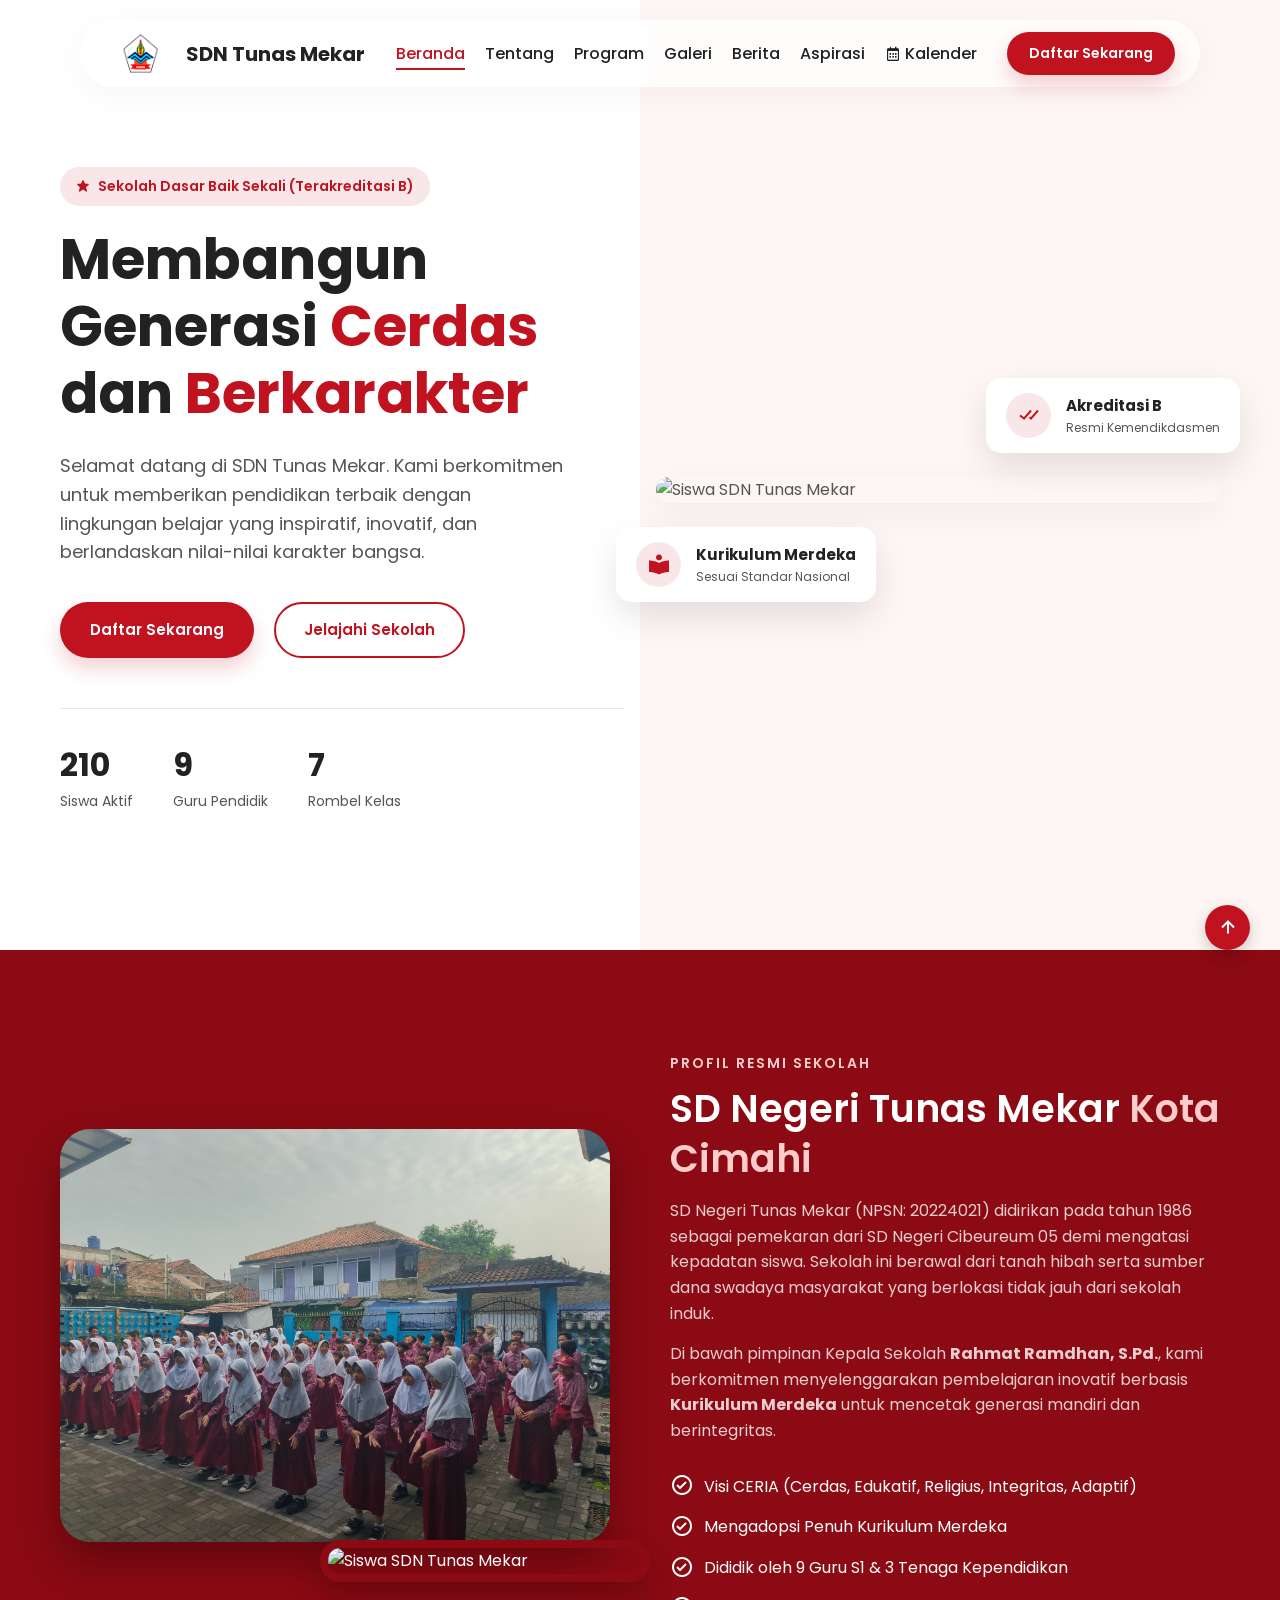
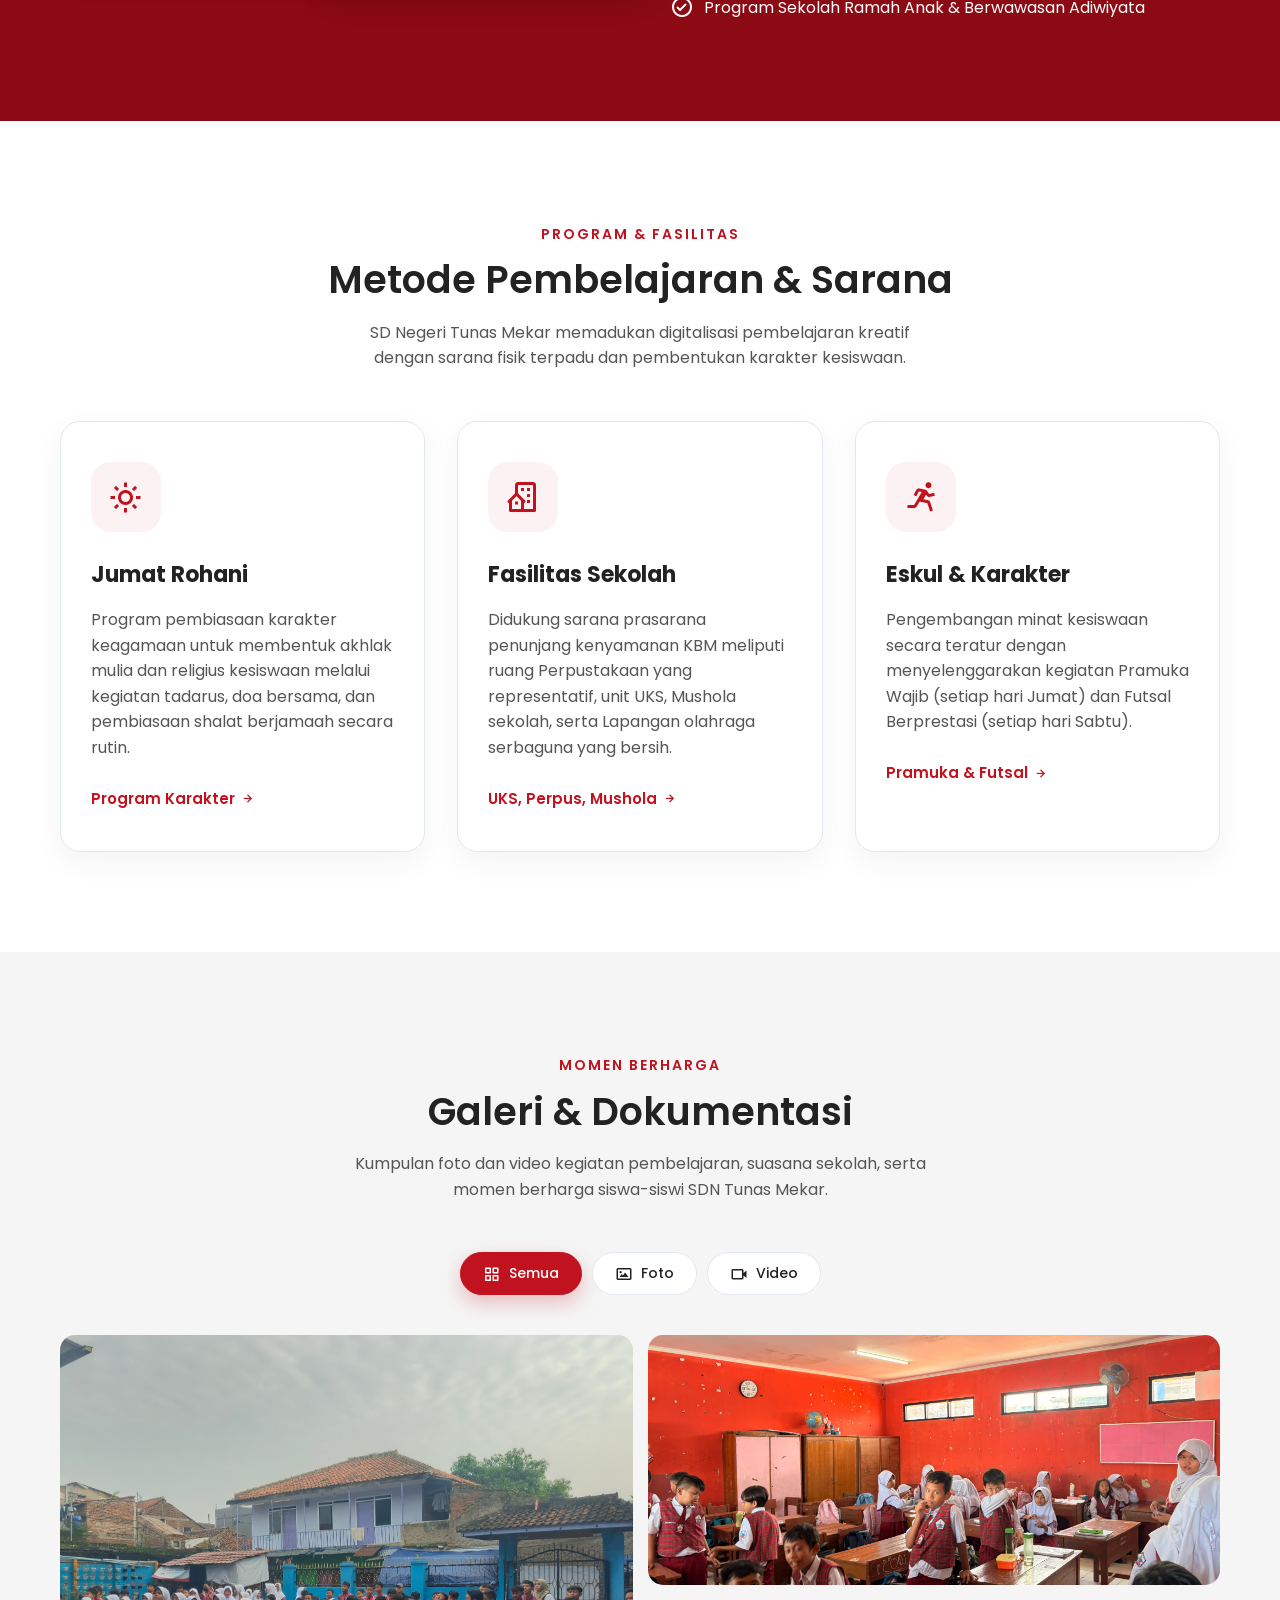
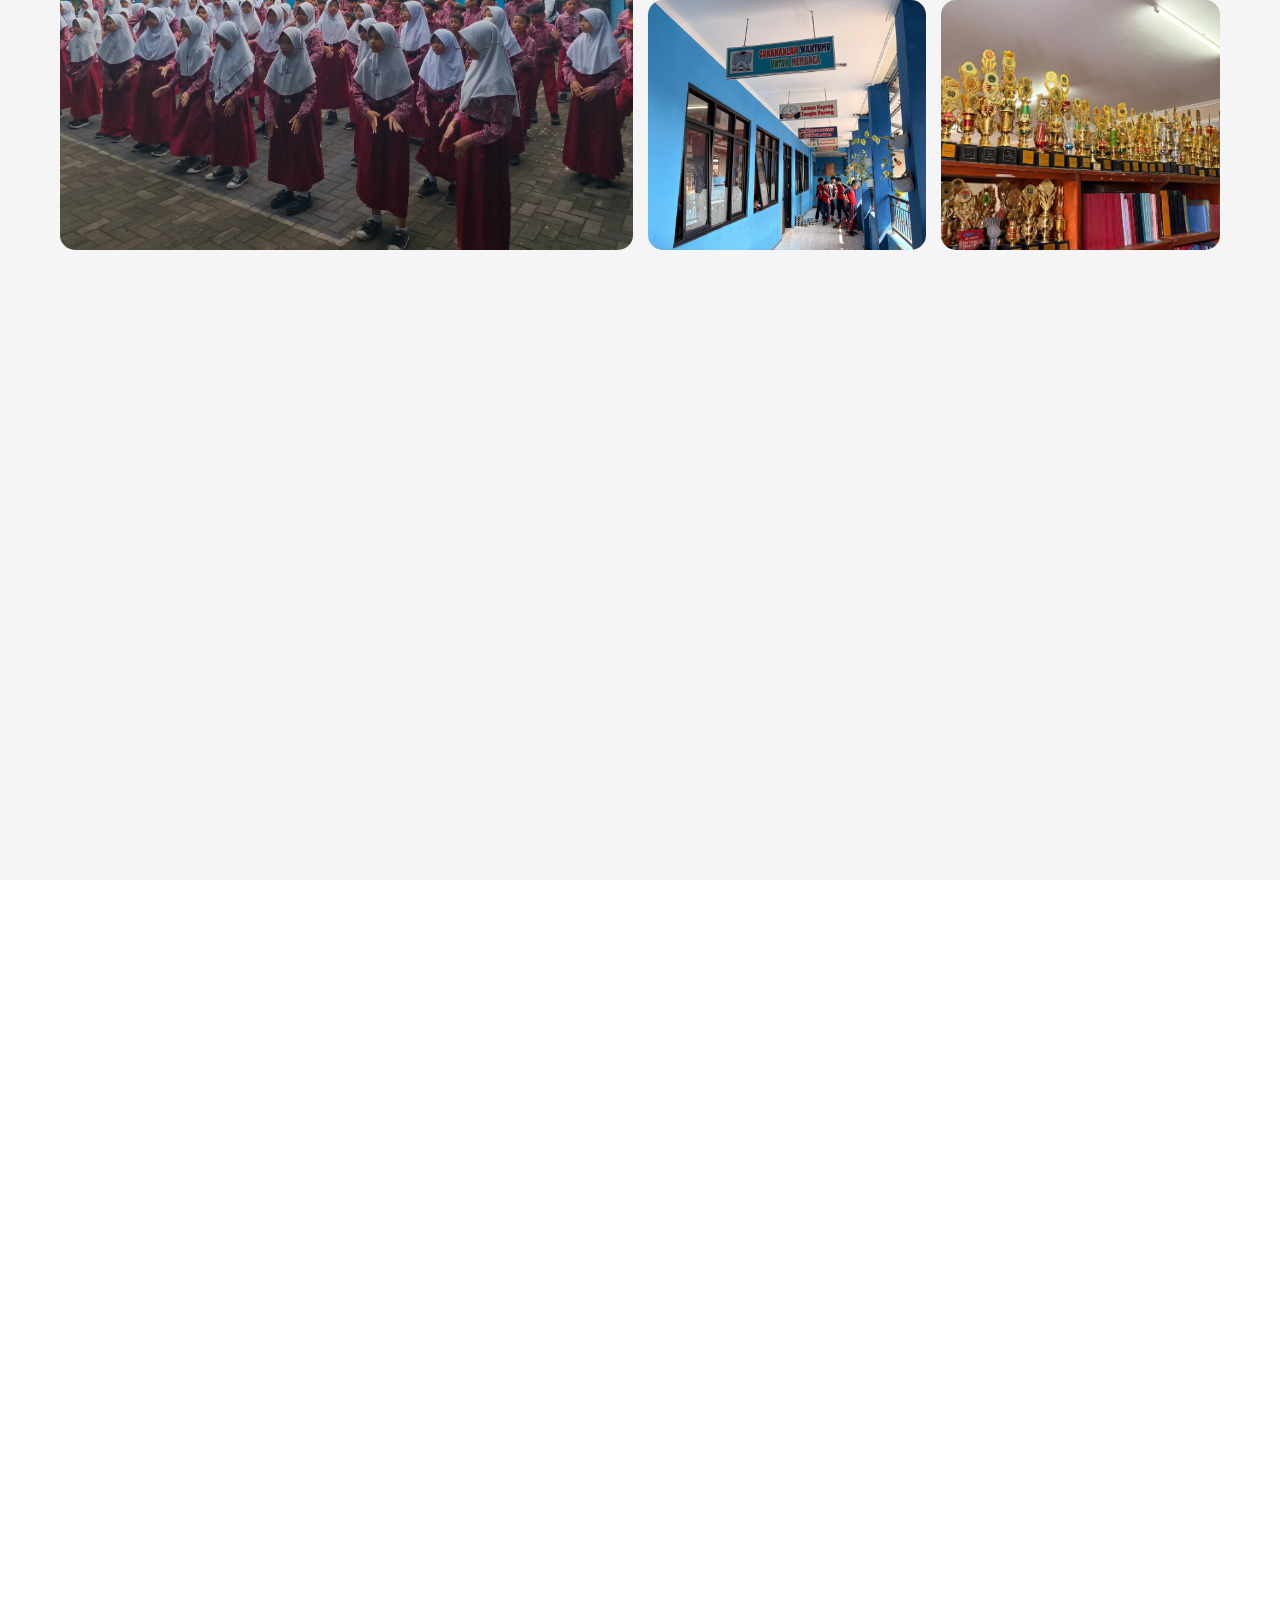
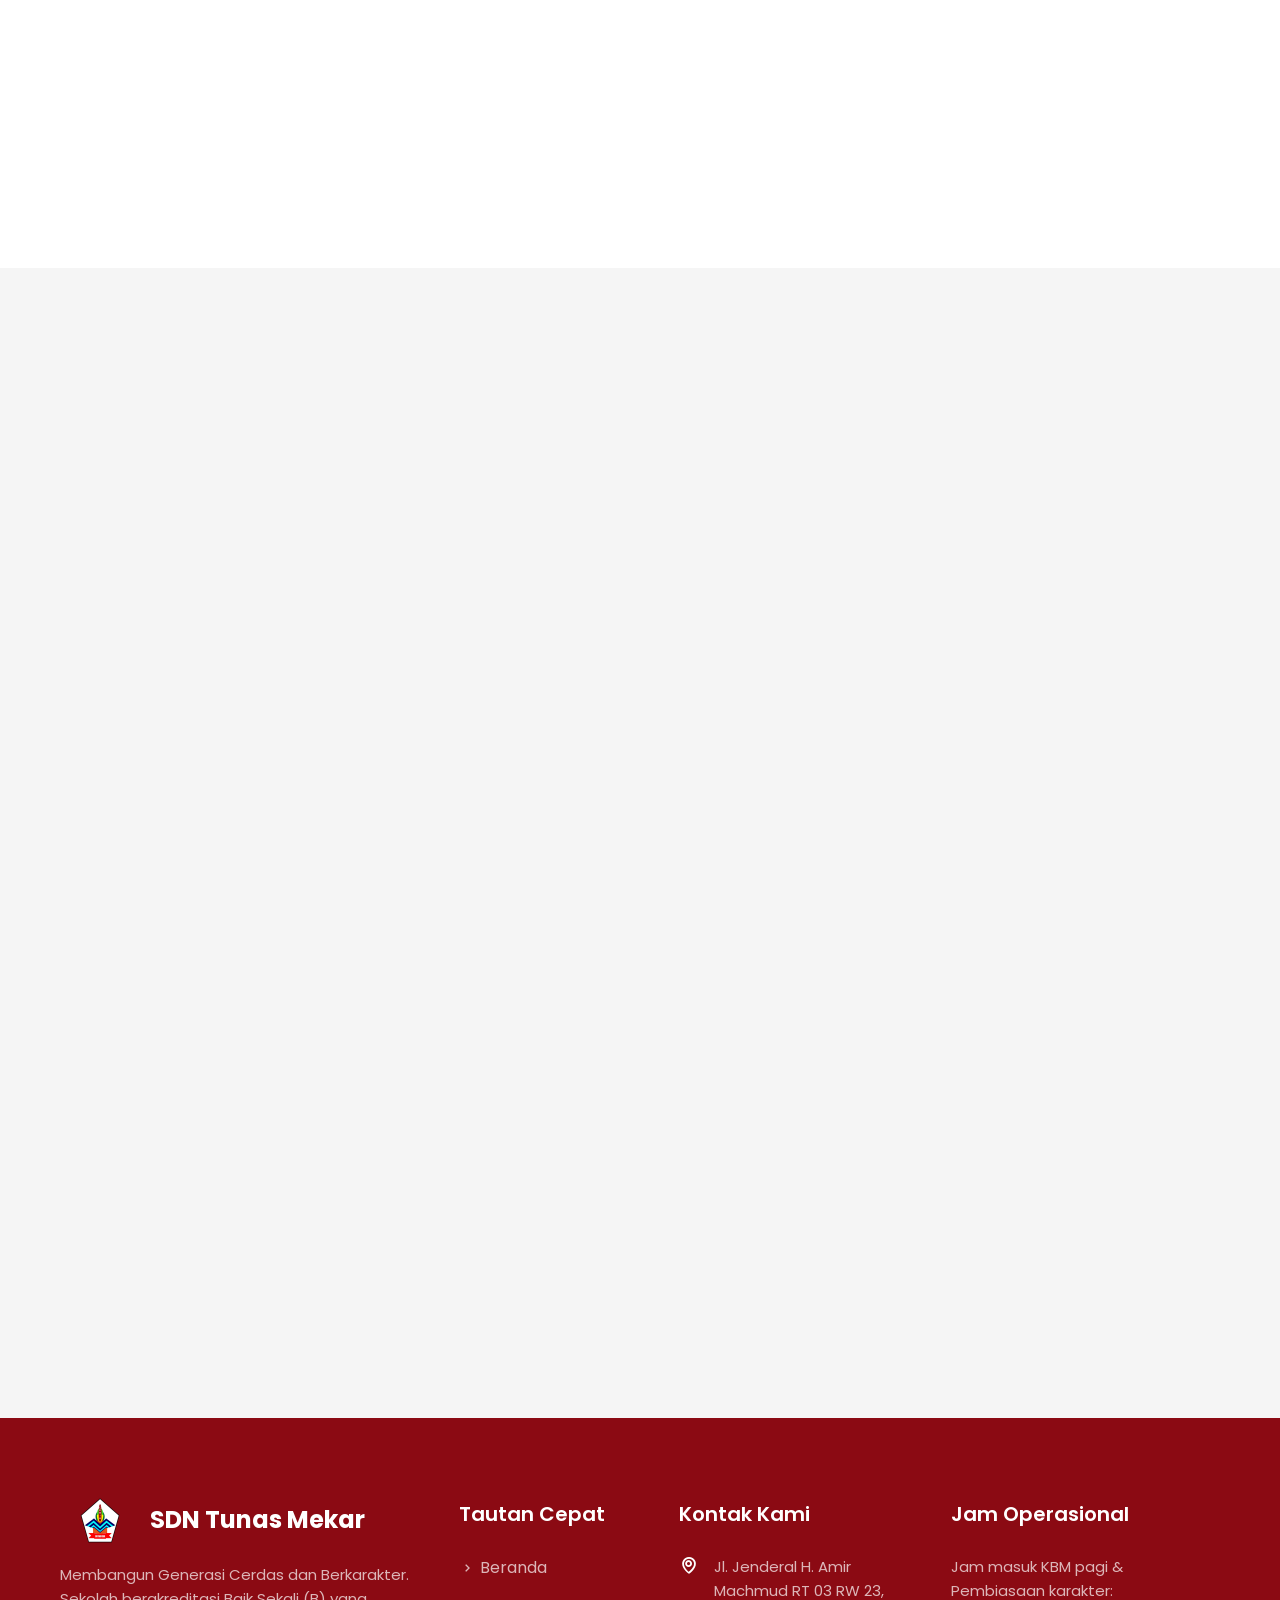
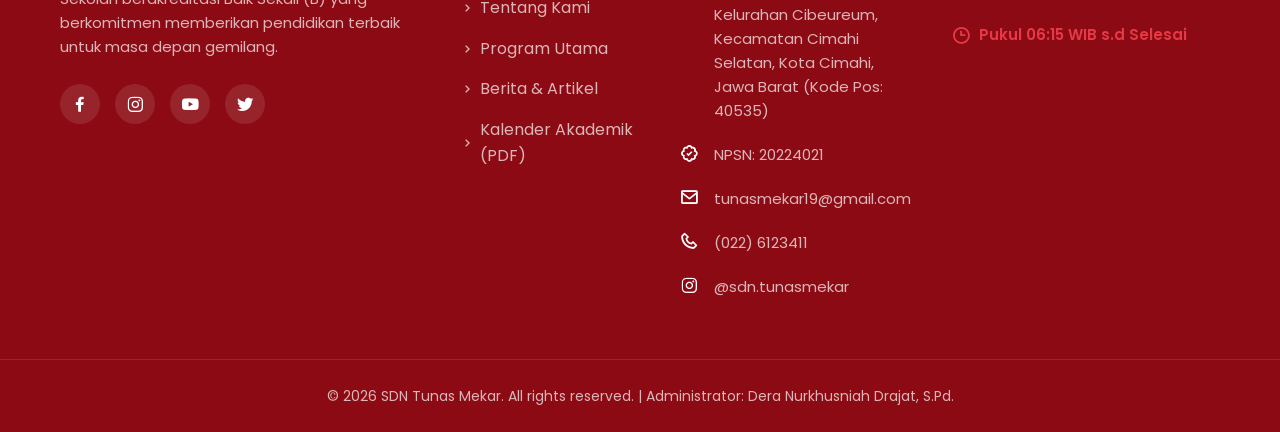
==== commit 4dba3448: "update" ====
--- a/index.html
+++ b/index.html
@@ -368,7 +368,7 @@
                         <h2 class="section-title">FAQ</h2>
                     </div>
                     
-                    <div class="faq-accordion">
+                    <div class="faq-accordion" id="faqAccordion">
                         <div class="accordion-item">
                             <div class="accordion-header">
                                 <h4>Bagaimana cara mendaftar di SDN Tunas Mekar?</h4>
@@ -809,9 +809,12 @@
             <!-- Tabs -->
             <div class="admin-db-tabs">
                 <button class="admin-tab-btn active" onclick="switchAdminTab('tab-aspirasi')"><i class='bx bx-chat'></i> Kelola Aspirasi</button>
+                <button class="admin-tab-btn" onclick="switchAdminTab('tab-ppdb')"><i class='bx bxs-graduation'></i> Kelola PPDB</button>
                 <button class="admin-tab-btn" onclick="switchAdminTab('tab-berita')"><i class='bx bx-news'></i> Kelola Berita</button>
+                <button class="admin-tab-btn" onclick="switchAdminTab('tab-faq')"><i class='bx bx-help-circle'></i> Kelola FAQ</button>
                 <button class="admin-tab-btn" onclick="switchAdminTab('tab-poster')"><i class='bx bx-carousel'></i> Poster Daftar</button>
                 <button class="admin-tab-btn" onclick="switchAdminTab('tab-galeri')"><i class='bx bx-images'></i> Kelola Galeri</button>
+                <button class="admin-tab-btn" onclick="switchAdminTab('tab-konten')"><i class='bx bx-edit'></i> Konten Website</button>
                 <button class="admin-tab-btn" onclick="switchAdminTab('tab-info')"><i class='bx bx-cog'></i> Statistik & Info Sekolah</button>
             </div>
             
@@ -844,7 +847,35 @@
                     </div>
                 </div>
                 
-                <!-- Panel 2: Berita -->
+                <!-- Panel 2: PPDB -->
+                <div class="admin-panel-content" id="tab-ppdb">
+                    <div style="display: flex; justify-content: space-between; align-items: center; margin-bottom: 15px; flex-wrap: wrap; gap: 10px;">
+                        <h4 style="font-size: 15px; color: var(--title-color); font-weight: 600;">Daftar Pendaftar PPDB Online</h4>
+                        <div style="display: flex; gap: 10px; flex-wrap: wrap;">
+                            <button class="admin-btn admin-btn-secondary" onclick="exportPPDBData()"><i class='bx bx-copy'></i> Salin Data</button>
+                            <button class="admin-btn admin-btn-secondary" onclick="resetPPDBDemo()"><i class='bx bx-refresh'></i> Muat Ulang Demo</button>
+                        </div>
+                    </div>
+                    <div class="admin-table-wrapper">
+                        <table class="admin-table">
+                            <thead>
+                                <tr>
+                                    <th>ID</th>
+                                    <th>Calon Siswa</th>
+                                    <th>Orang Tua / Kontak</th>
+                                    <th>Jalur & Berkas</th>
+                                    <th>Status</th>
+                                    <th>Aksi</th>
+                                </tr>
+                            </thead>
+                            <tbody id="adminPPDBTableBody">
+                                <!-- Data diisi via JS -->
+                            </tbody>
+                        </table>
+                    </div>
+                </div>
+
+                <!-- Panel 3: Berita -->
                 <div class="admin-panel-content" id="tab-berita">
                     <!-- Form Tambah Berita -->
                     <div class="admin-form-box">
@@ -893,8 +924,46 @@
                         </table>
                     </div>
                 </div>
+
+                <!-- Panel 3: FAQ -->
+                <div class="admin-panel-content" id="tab-faq">
+                    <div class="admin-form-box">
+                        <h4 class="admin-form-title"><i class='bx bx-plus-circle'></i> Tambah / Edit FAQ</h4>
+                        <form id="adminFaqForm" class="admin-form">
+                            <input type="hidden" id="faqEditIndex">
+                            <div class="admin-form-group">
+                                <label for="faqQuestion">Pertanyaan</label>
+                                <input type="text" id="faqQuestion" class="admin-input-txt" required placeholder="Tulis pertanyaan FAQ...">
+                            </div>
+                            <div class="admin-form-group">
+                                <label for="faqAnswer">Jawaban</label>
+                                <textarea id="faqAnswer" class="admin-input-txt" rows="4" required placeholder="Tulis jawaban FAQ..."></textarea>
+                            </div>
+                            <div style="display: flex; gap: 10px; flex-wrap: wrap;">
+                                <button type="submit" class="admin-btn admin-btn-primary" id="faqSubmitBtn"><i class='bx bx-paper-plane'></i> Simpan FAQ</button>
+                                <button type="button" class="admin-btn admin-btn-secondary" id="faqCancelEditBtn" onclick="cancelFaqEdit()" style="display: none;"><i class='bx bx-x'></i> Batal Edit</button>
+                            </div>
+                        </form>
+                    </div>
+
+                    <h4 style="font-size: 15px; color: var(--title-color); font-weight: 600; margin-bottom: 15px;">Daftar FAQ Aktif</h4>
+                    <div class="admin-table-wrapper">
+                        <table class="admin-table">
+                            <thead>
+                                <tr>
+                                    <th>Pertanyaan</th>
+                                    <th>Jawaban</th>
+                                    <th style="width: 18%;">Aksi</th>
+                                </tr>
+                            </thead>
+                            <tbody id="adminFaqTableBody">
+                                <!-- Data diisi via JS -->
+                            </tbody>
+                        </table>
+                    </div>
+                </div>
                 
-                <!-- Panel 3: Poster Pendaftaran -->
+                <!-- Panel 4: Poster Pendaftaran -->
                 <div class="admin-panel-content" id="tab-poster">
                     <div style="display: flex; justify-content: space-between; align-items: center; margin-bottom: 15px; flex-wrap: wrap; gap: 10px;">
                         <h4 style="font-size: 15px; color: var(--title-color); font-weight: 600;">Kelola Poster Tombol Daftar Sekarang</h4>
@@ -959,7 +1028,7 @@
                     </div>
                 </div>
                 
-                <!-- Panel 4: Galeri -->
+                <!-- Panel 5: Galeri -->
                 <div class="admin-panel-content" id="tab-galeri">
                     <div style="display: flex; justify-content: space-between; align-items: center; margin-bottom: 15px; flex-wrap: wrap; gap: 10px;">
                         <h4 style="font-size: 15px; color: var(--title-color); font-weight: 600;">Manajemen Item Galeri (Foto & Video)</h4>
@@ -975,6 +1044,7 @@
                     <div class="admin-form-box">
                         <h4 class="admin-form-title"><i class='bx bx-plus-circle'></i> Tambah Item Galeri Baru</h4>
                         <form id="adminGaleriForm" class="admin-form">
+                            <input type="hidden" id="galEditId">
                             <div class="admin-form-row-2">
                                 <div class="admin-form-group">
                                     <label for="galType">Jenis Item</label>
@@ -989,7 +1059,7 @@
                                 </div>
                             </div>
                             <div class="admin-form-group">
-                                <label>Unggah Berkas (Otomatis ke Supabase Storage jika dikonfigurasi)</label>
+                                <label>Unggah Berkas ke Supabase Storage</label>
                                 <div class="file-upload-zone" id="zoneFileGaleri">
                                     <i class='bx bx-cloud-upload upload-icon'></i>
                                     <span class="upload-title">Klik / seret file ke sini</span>
@@ -1009,8 +1079,9 @@
                                 <label for="galUrl">Atau Tempelkan URL / Path Lokal (jika tidak unggah file)</label>
                                 <input type="text" id="galUrl" class="admin-input-txt" placeholder="Contoh: asset/Foto_Baru.jpg atau https://drive.google.com/...">
                             </div>
-                            <div>
-                                <button type="submit" class="admin-btn admin-btn-primary"><i class='bx bx-paper-plane'></i> Publikasikan ke Galeri</button>
+                            <div style="display: flex; gap: 10px; flex-wrap: wrap;">
+                                <button type="submit" class="admin-btn admin-btn-primary" id="galSubmitBtn"><i class='bx bx-paper-plane'></i> Publikasikan ke Galeri</button>
+                                <button type="button" class="admin-btn admin-btn-secondary" id="galCancelEditBtn" onclick="cancelGaleriEdit()" style="display: none;"><i class='bx bx-x'></i> Batal Edit</button>
                             </div>
                         </form>
                     </div>
@@ -1034,7 +1105,297 @@
                     </div>
                 </div>
 
-                <!-- Panel 5: Statistik & Info -->
+                <!-- Panel 6: Konten Website -->
+                <div class="admin-panel-content" id="tab-konten">
+                    <form id="adminContentForm" class="admin-form">
+                        <div style="display: flex; justify-content: space-between; align-items: center; margin-bottom: 15px; flex-wrap: wrap; gap: 10px;">
+                            <h4 style="font-size: 15px; color: var(--title-color); font-weight: 600;">Ubah Konten Teks Halaman Utama</h4>
+                            <button type="button" class="admin-btn admin-btn-secondary" onclick="resetWebsiteContent()"><i class='bx bx-refresh'></i> Pulihkan Konten Bawaan</button>
+                        </div>
+
+                        <div class="admin-form-box">
+                            <h4 class="admin-form-title"><i class='bx bx-home-alt'></i> Hero Beranda</h4>
+                            <div class="admin-form-group">
+                                <label for="contentSiteName">Nama Sekolah / Brand</label>
+                                <input type="text" id="contentSiteName" class="admin-input-txt" required>
+                            </div>
+                            <div class="admin-form-group" style="margin-top: 10px;">
+                                <label for="contentHeroBadge">Badge Hero</label>
+                                <input type="text" id="contentHeroBadge" class="admin-input-txt" required>
+                            </div>
+                            <div class="admin-form-row-2" style="margin-top: 10px;">
+                                <div class="admin-form-group">
+                                    <label for="contentHeroTitleBefore">Judul Awal</label>
+                                    <input type="text" id="contentHeroTitleBefore" class="admin-input-txt" required>
+                                </div>
+                                <div class="admin-form-group">
+                                    <label for="contentHeroHighlight1">Sorotan 1</label>
+                                    <input type="text" id="contentHeroHighlight1" class="admin-input-txt" required>
+                                </div>
+                            </div>
+                            <div class="admin-form-row-2" style="margin-top: 10px;">
+                                <div class="admin-form-group">
+                                    <label for="contentHeroTitleMiddle">Teks Tengah</label>
+                                    <input type="text" id="contentHeroTitleMiddle" class="admin-input-txt">
+                                </div>
+                                <div class="admin-form-group">
+                                    <label for="contentHeroHighlight2">Sorotan 2</label>
+                                    <input type="text" id="contentHeroHighlight2" class="admin-input-txt" required>
+                                </div>
+                            </div>
+                            <div class="admin-form-group" style="margin-top: 10px;">
+                                <label for="contentHeroDescription">Deskripsi Hero</label>
+                                <textarea id="contentHeroDescription" class="admin-input-txt" rows="3" required></textarea>
+                            </div>
+                            <div class="admin-form-row-2" style="margin-top: 10px;">
+                                <div class="admin-form-group">
+                                    <label for="contentHeroPrimary">Teks Tombol Utama</label>
+                                    <input type="text" id="contentHeroPrimary" class="admin-input-txt" required>
+                                </div>
+                                <div class="admin-form-group">
+                                    <label for="contentHeroSecondary">Teks Tombol Kedua</label>
+                                    <input type="text" id="contentHeroSecondary" class="admin-input-txt" required>
+                                </div>
+                            </div>
+                            <div class="admin-form-row-2" style="margin-top: 10px;">
+                                <div class="admin-form-group">
+                                    <label for="contentHeroCard1Title">Kartu Mengambang 1</label>
+                                    <input type="text" id="contentHeroCard1Title" class="admin-input-txt" required>
+                                </div>
+                                <div class="admin-form-group">
+                                    <label for="contentHeroCard1Desc">Deskripsi Kartu 1</label>
+                                    <input type="text" id="contentHeroCard1Desc" class="admin-input-txt" required>
+                                </div>
+                            </div>
+                            <div class="admin-form-row-2" style="margin-top: 10px;">
+                                <div class="admin-form-group">
+                                    <label for="contentHeroCard2Title">Kartu Mengambang 2</label>
+                                    <input type="text" id="contentHeroCard2Title" class="admin-input-txt" required>
+                                </div>
+                                <div class="admin-form-group">
+                                    <label for="contentHeroCard2Desc">Deskripsi Kartu 2</label>
+                                    <input type="text" id="contentHeroCard2Desc" class="admin-input-txt" required>
+                                </div>
+                            </div>
+                        </div>
+
+                        <div class="admin-form-box">
+                            <h4 class="admin-form-title"><i class='bx bx-info-circle'></i> Tentang Sekolah</h4>
+                            <div class="admin-form-row-2">
+                                <div class="admin-form-group">
+                                    <label for="contentAboutSubtitle">Subjudul</label>
+                                    <input type="text" id="contentAboutSubtitle" class="admin-input-txt" required>
+                                </div>
+                                <div class="admin-form-group">
+                                    <label for="contentAboutTitle">Judul</label>
+                                    <input type="text" id="contentAboutTitle" class="admin-input-txt" required>
+                                </div>
+                            </div>
+                            <div class="admin-form-group" style="margin-top: 10px;">
+                                <label for="contentAboutAccent">Kata Sorotan Judul</label>
+                                <input type="text" id="contentAboutAccent" class="admin-input-txt" required>
+                            </div>
+                            <div class="admin-form-group" style="margin-top: 10px;">
+                                <label for="contentAboutP1">Paragraf 1</label>
+                                <textarea id="contentAboutP1" class="admin-input-txt" rows="3" required></textarea>
+                            </div>
+                            <div class="admin-form-group" style="margin-top: 10px;">
+                                <label for="contentAboutP2">Paragraf 2 (gunakan {kepsek} untuk nama kepala sekolah)</label>
+                                <textarea id="contentAboutP2" class="admin-input-txt" rows="3" required></textarea>
+                            </div>
+                            <div class="admin-form-group" style="margin-top: 10px;">
+                                <label for="contentAboutList">Poin Profil (satu baris untuk satu poin)</label>
+                                <textarea id="contentAboutList" class="admin-input-txt" rows="4" required></textarea>
+                            </div>
+                        </div>
+
+                        <div class="admin-form-box">
+                            <h4 class="admin-form-title"><i class='bx bx-grid-alt'></i> Program, Galeri, Berita, Aspirasi</h4>
+                            <div class="admin-form-row-2">
+                                <div class="admin-form-group">
+                                    <label for="contentProgramSubtitle">Subjudul Program</label>
+                                    <input type="text" id="contentProgramSubtitle" class="admin-input-txt" required>
+                                </div>
+                                <div class="admin-form-group">
+                                    <label for="contentProgramTitle">Judul Program</label>
+                                    <input type="text" id="contentProgramTitle" class="admin-input-txt" required>
+                                </div>
+                            </div>
+                            <div class="admin-form-group" style="margin-top: 10px;">
+                                <label for="contentProgramText">Deskripsi Program</label>
+                                <textarea id="contentProgramText" class="admin-input-txt" rows="2" required></textarea>
+                            </div>
+                            <div class="admin-form-row-2" style="margin-top: 10px;">
+                                <div class="admin-form-group">
+                                    <label for="contentProgramCard1Title">Program 1 - Judul</label>
+                                    <input type="text" id="contentProgramCard1Title" class="admin-input-txt" required>
+                                </div>
+                                <div class="admin-form-group">
+                                    <label for="contentProgramCard1Link">Program 1 - Label Link</label>
+                                    <input type="text" id="contentProgramCard1Link" class="admin-input-txt" required>
+                                </div>
+                            </div>
+                            <div class="admin-form-group" style="margin-top: 10px;">
+                                <label for="contentProgramCard1Desc">Program 1 - Deskripsi</label>
+                                <textarea id="contentProgramCard1Desc" class="admin-input-txt" rows="2" required></textarea>
+                            </div>
+                            <div class="admin-form-row-2" style="margin-top: 10px;">
+                                <div class="admin-form-group">
+                                    <label for="contentProgramCard2Title">Program 2 - Judul</label>
+                                    <input type="text" id="contentProgramCard2Title" class="admin-input-txt" required>
+                                </div>
+                                <div class="admin-form-group">
+                                    <label for="contentProgramCard2Link">Program 2 - Label Link</label>
+                                    <input type="text" id="contentProgramCard2Link" class="admin-input-txt" required>
+                                </div>
+                            </div>
+                            <div class="admin-form-group" style="margin-top: 10px;">
+                                <label for="contentProgramCard2Desc">Program 2 - Deskripsi</label>
+                                <textarea id="contentProgramCard2Desc" class="admin-input-txt" rows="2" required></textarea>
+                            </div>
+                            <div class="admin-form-row-2" style="margin-top: 10px;">
+                                <div class="admin-form-group">
+                                    <label for="contentProgramCard3Title">Program 3 - Judul</label>
+                                    <input type="text" id="contentProgramCard3Title" class="admin-input-txt" required>
+                                </div>
+                                <div class="admin-form-group">
+                                    <label for="contentProgramCard3Link">Program 3 - Label Link</label>
+                                    <input type="text" id="contentProgramCard3Link" class="admin-input-txt" required>
+                                </div>
+                            </div>
+                            <div class="admin-form-group" style="margin-top: 10px;">
+                                <label for="contentProgramCard3Desc">Program 3 - Deskripsi</label>
+                                <textarea id="contentProgramCard3Desc" class="admin-input-txt" rows="2" required></textarea>
+                            </div>
+                            <div class="admin-form-row-2" style="margin-top: 14px;">
+                                <div class="admin-form-group">
+                                    <label for="contentGalleryTitle">Judul Galeri</label>
+                                    <input type="text" id="contentGalleryTitle" class="admin-input-txt" required>
+                                </div>
+                                <div class="admin-form-group">
+                                    <label for="contentAspirasiTitle">Judul Aspirasi</label>
+                                    <input type="text" id="contentAspirasiTitle" class="admin-input-txt" required>
+                                </div>
+                            </div>
+                            <div class="admin-form-row-2" style="margin-top: 10px;">
+                                <div class="admin-form-group">
+                                    <label for="contentGallerySubtitle">Subjudul Galeri</label>
+                                    <input type="text" id="contentGallerySubtitle" class="admin-input-txt" required>
+                                </div>
+                                <div class="admin-form-group">
+                                    <label for="contentAspirasiSubtitle">Subjudul Aspirasi</label>
+                                    <input type="text" id="contentAspirasiSubtitle" class="admin-input-txt" required>
+                                </div>
+                            </div>
+                            <div class="admin-form-row-2" style="margin-top: 10px;">
+                                <div class="admin-form-group">
+                                    <label for="contentGalleryText">Deskripsi Galeri</label>
+                                    <textarea id="contentGalleryText" class="admin-input-txt" rows="2" required></textarea>
+                                </div>
+                                <div class="admin-form-group">
+                                    <label for="contentAspirasiText">Deskripsi Aspirasi</label>
+                                    <textarea id="contentAspirasiText" class="admin-input-txt" rows="2" required></textarea>
+                                </div>
+                            </div>
+                            <div class="admin-form-row-2" style="margin-top: 10px;">
+                                <div class="admin-form-group">
+                                    <label for="contentNewsTitle">Judul Berita</label>
+                                    <input type="text" id="contentNewsTitle" class="admin-input-txt" required>
+                                </div>
+                                <div class="admin-form-group">
+                                    <label for="contentFaqTitle">Judul FAQ</label>
+                                    <input type="text" id="contentFaqTitle" class="admin-input-txt" required>
+                                </div>
+                            </div>
+                            <div class="admin-form-row-2" style="margin-top: 10px;">
+                                <div class="admin-form-group">
+                                    <label for="contentNewsSubtitle">Subjudul Berita</label>
+                                    <input type="text" id="contentNewsSubtitle" class="admin-input-txt" required>
+                                </div>
+                                <div class="admin-form-group">
+                                    <label for="contentFaqSubtitle">Subjudul FAQ</label>
+                                    <input type="text" id="contentFaqSubtitle" class="admin-input-txt" required>
+                                </div>
+                            </div>
+                            <div class="admin-form-row-2" style="margin-top: 10px;">
+                                <div class="admin-form-group">
+                                    <label for="contentAspirasiFormTitle">Judul Kartu Form Aspirasi</label>
+                                    <input type="text" id="contentAspirasiFormTitle" class="admin-input-txt" required>
+                                </div>
+                                <div class="admin-form-group">
+                                    <label for="contentAspirasiTrackerTitle">Judul Kartu Lacak Aspirasi</label>
+                                    <input type="text" id="contentAspirasiTrackerTitle" class="admin-input-txt" required>
+                                </div>
+                            </div>
+                            <div class="admin-form-row-2" style="margin-top: 10px;">
+                                <div class="admin-form-group">
+                                    <label for="contentAspirasiTrackerDesc">Deskripsi Lacak Aspirasi</label>
+                                    <textarea id="contentAspirasiTrackerDesc" class="admin-input-txt" rows="2" required></textarea>
+                                </div>
+                                <div class="admin-form-group">
+                                    <label for="contentAspirasiRecentTitle">Judul Aspirasi Terbaru</label>
+                                    <input type="text" id="contentAspirasiRecentTitle" class="admin-input-txt" required>
+                                </div>
+                            </div>
+                        </div>
+
+                        <div class="admin-form-box">
+                            <h4 class="admin-form-title"><i class='bx bx-layout'></i> Footer & Modal PPDB</h4>
+                            <div class="admin-form-group">
+                                <label for="contentFooterDescription">Deskripsi Footer</label>
+                                <textarea id="contentFooterDescription" class="admin-input-txt" rows="2" required></textarea>
+                            </div>
+                            <div class="admin-form-group" style="margin-top: 10px;">
+                                <label for="contentFooterAddress">Alamat Sekolah</label>
+                                <textarea id="contentFooterAddress" class="admin-input-txt" rows="2" required></textarea>
+                            </div>
+                            <div class="admin-form-row-2" style="margin-top: 10px;">
+                                <div class="admin-form-group">
+                                    <label for="contentFooterNpsn">NPSN</label>
+                                    <input type="text" id="contentFooterNpsn" class="admin-input-txt" required>
+                                </div>
+                                <div class="admin-form-group">
+                                    <label for="contentFooterHoursTime">Jam Operasional</label>
+                                    <input type="text" id="contentFooterHoursTime" class="admin-input-txt" required>
+                                </div>
+                            </div>
+                            <div class="admin-form-row-2" style="margin-top: 10px;">
+                                <div class="admin-form-group">
+                                    <label for="contentFooterHoursTitle">Judul Jam Operasional</label>
+                                    <input type="text" id="contentFooterHoursTitle" class="admin-input-txt" required>
+                                </div>
+                                <div class="admin-form-group">
+                                    <label for="contentFooterHoursText">Keterangan Jam</label>
+                                    <input type="text" id="contentFooterHoursText" class="admin-input-txt" required>
+                                </div>
+                            </div>
+                            <div class="admin-form-group" style="margin-top: 10px;">
+                                <label for="contentFooterCopyright">Teks Copyright</label>
+                                <input type="text" id="contentFooterCopyright" class="admin-input-txt" required>
+                            </div>
+                            <div class="admin-form-row-2" style="margin-top: 14px;">
+                                <div class="admin-form-group">
+                                    <label for="contentPpdbTitle">Judul Modal PPDB</label>
+                                    <input type="text" id="contentPpdbTitle" class="admin-input-txt" required>
+                                </div>
+                                <div class="admin-form-group">
+                                    <label for="contentPpdbToggle">Teks Toggle Syarat PPDB</label>
+                                    <input type="text" id="contentPpdbToggle" class="admin-input-txt" required>
+                                </div>
+                            </div>
+                            <div class="admin-form-group" style="margin-top: 10px;">
+                                <label for="contentPpdbInstruction">Instruksi Form PPDB</label>
+                                <textarea id="contentPpdbInstruction" class="admin-input-txt" rows="2" required></textarea>
+                            </div>
+                        </div>
+
+                        <div style="display: flex; gap: 15px; justify-content: flex-end;">
+                            <button type="submit" class="admin-btn admin-btn-primary"><i class='bx bx-save'></i> Simpan Konten Website</button>
+                        </div>
+                    </form>
+                </div>
+
+                <!-- Panel 6: Statistik & Info -->
                 <div class="admin-panel-content" id="tab-info">
                     <form id="adminProfileForm" class="admin-form">
                         <!-- Box Statistik -->
@@ -1081,39 +1442,110 @@
                             </div>
                             <div class="admin-form-group" style="margin-top: 10px;">
                                 <label for="dbInfoKaldikUrl">Tautan / File Kalender Akademik Resmi</label>
-                                <input type="text" id="dbInfoKaldikUrl" class="admin-input-txt" required placeholder="Contoh: asset/KALDIK 2025-2026.pdf atau link Google Drive...">
-                            </div>
-                            <div class="admin-form-group" style="margin-top: 10px;">
-                                <label for="dbInfoGasUrl" style="color:#10b981; font-weight:700;"><i class='bx bxl-google-drive' style="color:#34a853; font-size:14px; margin-right:2px; vertical-align:middle;"></i> URL Google Apps Script Upload (Unggah Dokumen PPDB)</label>
-                                <input type="text" id="dbInfoGasUrl" class="admin-input-txt" placeholder="Tempelkan URL Web App hasil deploy Google Apps Script Anda...">
-                            </div>
-                        </div>
-
-                        <!-- Box Supabase Storage -->
-                        <div class="admin-form-box">
-                            <h4 class="admin-form-title" style="color:#3ecf8e;"><i class='bx bxs-cloud' style="color:#3ecf8e;"></i> Konfigurasi Supabase Storage (Upload Galeri)</h4>
-                            <p style="font-size: 12px; color: var(--text-color); margin-bottom: 15px; line-height: 1.5;">
-                                Supabase digunakan untuk menyimpan foto &amp; video galeri. Buat bucket <strong>public</strong> di Supabase Storage, lalu tempel Project URL dan Anon Key di bawah.
-                            </p>
-                            <div class="admin-form-row-2">
-                                <div class="admin-form-group">
-                                    <label for="dbSupabaseUrl">Supabase Project URL</label>
-                                    <input type="text" id="dbSupabaseUrl" class="admin-input-txt" placeholder="https://eyudbincbrjxanhlvlyl.supabase.co">
-                                </div>
-                                <div class="admin-form-group">
-                                    <label for="dbSupabaseKey">Supabase Anon / Publishable Key</label>
-                                    <input type="text" id="dbSupabaseKey" class="admin-input-txt" placeholder="sb_publishable_... atau eyJ...">
-                                </div>
-                            </div>
-                            <div class="admin-form-group" style="margin-top: 10px;">
-                                <label for="dbSupabaseBucket">Nama Storage Bucket (harus Public)</label>
-                                <input type="text" id="dbSupabaseBucket" class="admin-input-txt" placeholder="gallery" value="gallery">
-                            </div>
-                            <div style="display: flex; gap: 10px; margin-top: 12px; align-items: center; flex-wrap: wrap;">
-                                <button type="button" class="admin-btn admin-btn-secondary" onclick="testSupabaseFromAdmin()"><i class='bx bx-wifi'></i> Tes Koneksi</button>
-                                <small style="color: var(--text-color); font-size: 12px;">Tes apakah URL/Key valid dan bucket dapat diakses publik.</small>
-                            </div>
-                            <div id="supabaseStatus" style="margin-top: 12px; padding: 10px 14px; border-radius: 8px; font-size: 12px; font-weight: 500; display: none;"></div>
+                                <input type="text" id="dbInfoKaldikUrl" class="admin-input-txt" required placeholder="URL Supabase / path PDF kalender akademik">
+                            </div>
+                            <div class="admin-form-group" style="margin-top: 10px;">
+                                <label>Upload PDF Kalender Akademik ke Supabase</label>
+                                <div class="file-upload-zone" id="zoneFileKaldik">
+                                    <i class='bx bx-cloud-upload upload-icon'></i>
+                                    <span class="upload-title">Klik / seret PDF kalender akademik</span>
+                                    <span class="upload-subtitle">PDF (maks. 10MB)</span>
+                                    <input type="file" id="fileKaldik" accept="application/pdf" style="display: none;">
+                                    <div class="file-preview-card" id="previewFileKaldik" style="display: none;">
+                                        <i class='bx bxs-file-pdf file-icon' style="color:#ef4444;"></i>
+                                        <div class="file-info">
+                                            <span class="file-name" id="nameFileKaldik">kaldik.pdf</span>
+                                            <span class="file-size" id="sizeFileKaldik">0 KB</span>
+                                        </div>
+                                        <button type="button" class="btn-remove-file" id="removeFileKaldik"><i class='bx bx-x'></i></button>
+                                    </div>
+                                </div>
+                            </div>
+                            <div class="admin-form-row-2" style="margin-top: 10px;">
+                                <div class="admin-form-group">
+                                    <label for="dbHeroImageUrl">Foto Hero Section</label>
+                                    <select id="dbHeroImageUrl" class="admin-input-txt">
+                                        <option value="asset/Baju_pramuka.jpg">Baju Pramuka</option>
+                                        <option value="asset/Upacara.jpg">Upacara</option>
+                                        <option value="asset/Kelas 1.jpg">Kelas 1</option>
+                                        <option value="asset/Lorong.jpg">Lorong Sekolah</option>
+                                        <option value="asset/Piala.jpg">Piala Prestasi</option>
+                                    </select>
+                                </div>
+                                <div class="admin-form-group">
+                                    <label for="dbProfileImageUrl">Foto Profil Sekolah Utama</label>
+                                    <select id="dbProfileImageUrl" class="admin-input-txt">
+                                        <option value="asset/Upacara.jpg">Upacara</option>
+                                        <option value="asset/Baju_pramuka.jpg">Baju Pramuka</option>
+                                        <option value="asset/Kelas 1.jpg">Kelas 1</option>
+                                        <option value="asset/Lorong.jpg">Lorong Sekolah</option>
+                                        <option value="asset/Piala.jpg">Piala Prestasi</option>
+                                    </select>
+                                </div>
+                            </div>
+                            <div class="admin-form-group" style="margin-top: 10px;">
+                                <label for="dbProfileSubImageUrl">Foto Profil Sekolah Pendamping</label>
+                                <select id="dbProfileSubImageUrl" class="admin-input-txt">
+                                    <option value="asset/Baju_pramuka.jpg">Baju Pramuka</option>
+                                    <option value="asset/Upacara.jpg">Upacara</option>
+                                    <option value="asset/Kelas 1.jpg">Kelas 1</option>
+                                    <option value="asset/Lorong.jpg">Lorong Sekolah</option>
+                                    <option value="asset/Piala.jpg">Piala Prestasi</option>
+                                </select>
+                            </div>
+                            <div class="admin-form-row-2" style="margin-top: 10px;">
+                                <div class="admin-form-group">
+                                    <label>Upload Foto Hero ke Supabase</label>
+                                    <div class="file-upload-zone" id="zoneFileHeroImage">
+                                        <i class='bx bx-cloud-upload upload-icon'></i>
+                                        <span class="upload-title">Klik / seret foto hero</span>
+                                        <span class="upload-subtitle">JPG/PNG/WebP (maks. 5MB)</span>
+                                        <input type="file" id="fileHeroImage" accept="image/*" style="display: none;">
+                                        <div class="file-preview-card" id="previewFileHeroImage" style="display: none;">
+                                            <i class='bx bxs-file-image file-icon' style="color:#ef4444;"></i>
+                                            <div class="file-info">
+                                                <span class="file-name" id="nameFileHeroImage">hero.jpg</span>
+                                                <span class="file-size" id="sizeFileHeroImage">0 KB</span>
+                                            </div>
+                                            <button type="button" class="btn-remove-file" id="removeFileHeroImage"><i class='bx bx-x'></i></button>
+                                        </div>
+                                    </div>
+                                </div>
+                                <div class="admin-form-group">
+                                    <label>Upload Foto Profil Utama ke Supabase</label>
+                                    <div class="file-upload-zone" id="zoneFileProfileImage">
+                                        <i class='bx bx-cloud-upload upload-icon'></i>
+                                        <span class="upload-title">Klik / seret foto profil</span>
+                                        <span class="upload-subtitle">JPG/PNG/WebP (maks. 5MB)</span>
+                                        <input type="file" id="fileProfileImage" accept="image/*" style="display: none;">
+                                        <div class="file-preview-card" id="previewFileProfileImage" style="display: none;">
+                                            <i class='bx bxs-file-image file-icon' style="color:#ef4444;"></i>
+                                            <div class="file-info">
+                                                <span class="file-name" id="nameFileProfileImage">profil.jpg</span>
+                                                <span class="file-size" id="sizeFileProfileImage">0 KB</span>
+                                            </div>
+                                            <button type="button" class="btn-remove-file" id="removeFileProfileImage"><i class='bx bx-x'></i></button>
+                                        </div>
+                                    </div>
+                                </div>
+                            </div>
+                            <div class="admin-form-group" style="margin-top: 10px;">
+                                <label>Upload Foto Profil Pendamping ke Supabase</label>
+                                <div class="file-upload-zone" id="zoneFileProfileSubImage">
+                                    <i class='bx bx-cloud-upload upload-icon'></i>
+                                    <span class="upload-title">Klik / seret foto pendamping</span>
+                                    <span class="upload-subtitle">JPG/PNG/WebP (maks. 5MB)</span>
+                                    <input type="file" id="fileProfileSubImage" accept="image/*" style="display: none;">
+                                    <div class="file-preview-card" id="previewFileProfileSubImage" style="display: none;">
+                                        <i class='bx bxs-file-image file-icon' style="color:#ef4444;"></i>
+                                        <div class="file-info">
+                                            <span class="file-name" id="nameFileProfileSubImage">pendamping.jpg</span>
+                                            <span class="file-size" id="sizeFileProfileSubImage">0 KB</span>
+                                        </div>
+                                        <button type="button" class="btn-remove-file" id="removeFileProfileSubImage"><i class='bx bx-x'></i></button>
+                                    </div>
+                                </div>
+                            </div>
                         </div>
                         
                         <!-- Aksi Form -->
@@ -1133,9 +1565,9 @@
     <div class="upload-progress-overlay" id="uploadProgressOverlay">
         <div class="upload-progress-card">
             <div class="upload-progress-icon">
-                <i class='bx bxl-google-drive'></i>
-            </div>
-            <h4 class="upload-progress-title">Mengunggah ke Google Drive</h4>
+                <i class='bx bxs-cloud-upload'></i>
+            </div>
+            <h4 class="upload-progress-title">Mengunggah ke Supabase</h4>
             <p class="upload-progress-status" id="uploadProgressStatus">Menyiapkan berkas dokumen pendaftaran...</p>
             <div class="upload-progress-bar-container">
                 <div class="upload-progress-bar-active" id="uploadProgressBar"></div>
--- a/style.css
+++ b/style.css
@@ -2302,7 +2302,9 @@
     display: flex;
     flex-direction: column;
     align-items: center;
-    gap: 20px;
+    justify-content: center;
+    gap: 14px;
+    min-height: calc(80vh - 120px);
 }
 
 .modal-poster-intro {
@@ -2315,7 +2317,7 @@
 }
 
 .modal-poster-carousel-wrapper {
-    width: min(100%, 500px);
+    width: min(100%, 460px);
     aspect-ratio: 4 / 5;
     position: relative;
     overflow: hidden;
@@ -2338,7 +2340,7 @@
     display: flex;
     align-items: center;
     justify-content: center;
-    padding: 14px;
+    padding: 12px;
     background-color: #ffffff;
 }
 
@@ -2502,7 +2504,7 @@
     }
 
     .modal-poster-carousel-wrapper {
-        width: 100%;
+        width: min(100%, 390px);
         border-radius: 12px;
     }
 
